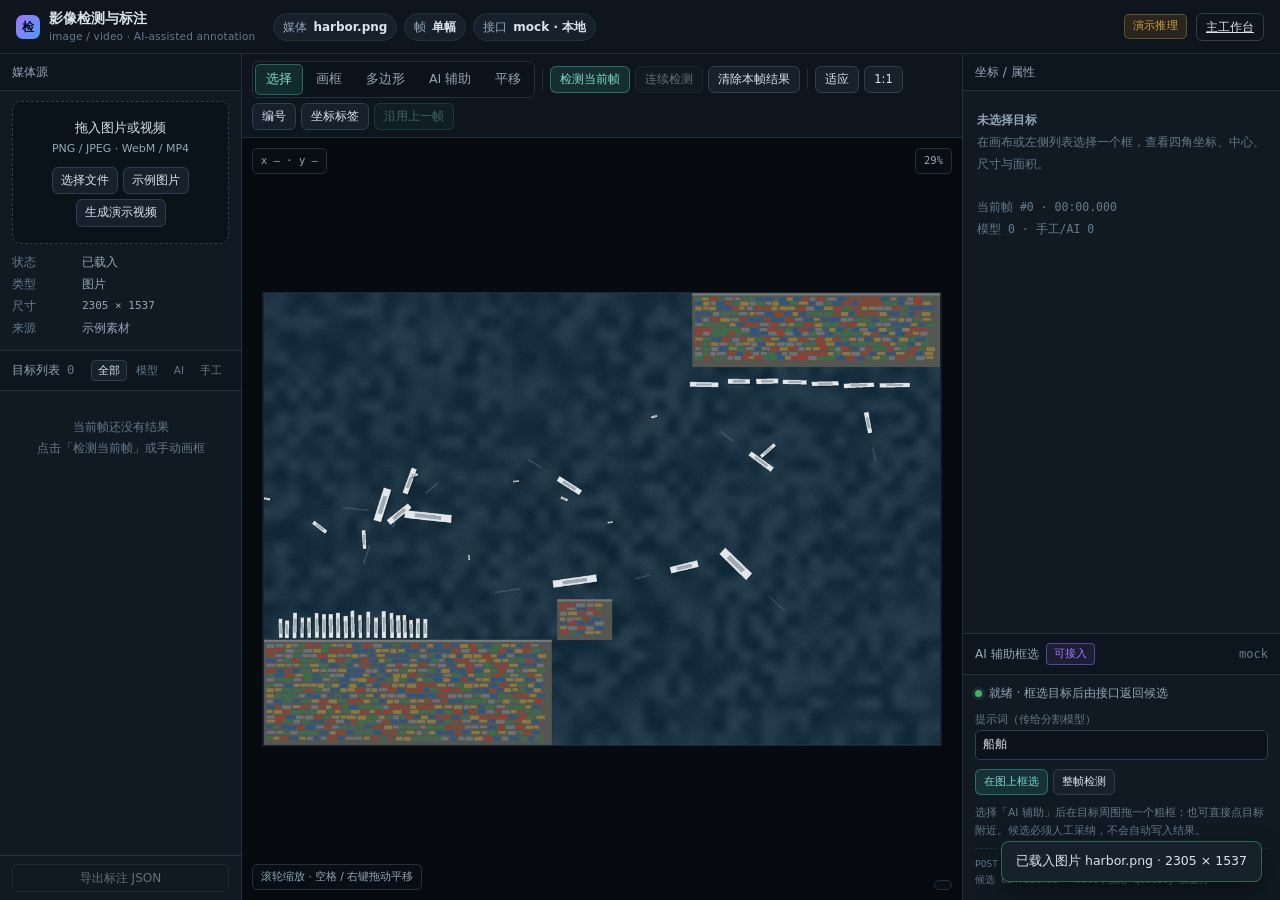
==== frontend/detect.html @ cdb5a0be "feat(frontend): add image/video detection workbench with AI-assisted annotation" ====
<!DOCTYPE html>
<html lang="zh-CN">
<head>
<meta charset="utf-8">
<meta name="viewport" content="width=device-width, initial-scale=1">
<title>影像检测与标注工作台 · 图片 / 视频 / AI 辅助</title>
<link rel="icon" href="data:image/svg+xml,%3Csvg xmlns='http://www.w3.org/2000/svg' viewBox='0 0 32 32'%3E%3Crect width='32' height='32' rx='7' fill='%23a274ff'/%3E%3Cpath d='M7 21h18l-3 5H10z' fill='%230a0f14'/%3E%3Crect x='14' y='7' width='4' height='11' fill='%230a0f14'/%3E%3C/svg%3E">
<link rel="stylesheet" href="styles.css?v=2">
<link rel="stylesheet" href="detect.css?v=2">
</head>
<body>

<div class="dt-app">

  <header class="dt-top">
    <a class="dt-brand" href="index.html" title="返回主工作台">
      <span class="mark">检</span>
      <span>
        影像检测与标注
        <small>image / video · AI-assisted annotation</small>
      </span>
    </a>

    <div class="dt-chips">
      <span class="chip">媒体 <b id="dt-media">未载入</b></span>
      <span class="chip">分辨率 <b id="dt-res">—</b></span>
      <span class="chip">帧 <b id="dt-frame">—</b></span>
      <span class="chip" title="mock：浏览器内启发式；http：真实推理服务">接口 <b id="dt-api">mock</b></span>
    </div>

    <div class="dt-top-right">
      <span class="badge ai" id="dt-mode-badge">接口已预留</span>
      <a class="btn sm ghost" href="index.html">主工作台</a>
    </div>
  </header>

  <div class="dt-shell">

    <!-- ================= 左：媒体与目标 ================= -->
    <aside class="dt-side left">
      <section class="dt-sec">
        <div class="dt-sec-h">媒体源</div>
        <div class="dt-drop" id="dt-drop">
          <div class="big">拖入图片或视频</div>
          <div class="muted">PNG / JPEG · WebM / MP4</div>
          <div class="dt-drop-actions">
            <button class="btn sm" id="dt-pick" type="button">选择文件</button>
            <button class="btn sm" id="dt-demo-img" type="button">示例图片</button>
            <button class="btn sm" id="dt-demo-video" type="button">生成演示视频</button>
          </div>
          <input type="file" id="dt-file" accept="image/png,image/jpeg,image/webp,video/mp4,video/webm,video/quicktime" hidden>
        </div>
        <dl class="dt-meta" id="dt-meta">
          <dt>状态</dt><dd class="dim">等待载入</dd>
        </dl>
      </section>

      <section class="dt-sec grow">
        <div class="dt-sec-h">
          <span>目标列表</span>
          <span class="mono dim" id="dt-count">0</span>
          <div class="spacer"></div>
          <div class="dt-tabs" id="dt-tabs">
            <button class="on" data-f="all">全部</button>
            <button data-f="model">模型</button>
            <button data-f="ai">AI</button>
            <button data-f="manual">手工</button>
          </div>
        </div>
        <div class="dt-list" id="dt-list"></div>
        <div class="dt-list-foot">
          <button class="btn sm ghost" id="dt-export" disabled>导出标注 JSON</button>
        </div>
      </section>
    </aside>

    <!-- ================= 中：画布 ================= -->
    <main class="dt-main">
      <div class="dt-bar">
        <div class="tool-group" id="dt-tools">
          <button class="tool on" data-tool="select" title="选择 / 移动 / 编辑顶点">选择</button>
          <button class="tool" data-tool="box" title="拖动创建旋转框">画框</button>
          <button class="tool" data-tool="polygon" title="逐点单击，双击或 Enter 闭合">多边形</button>
          <button class="tool" data-tool="ai" title="在目标周围拖一个粗框，交给 AI 细化">AI 辅助</button>
          <button class="tool" data-tool="pan" title="拖动画布">平移</button>
        </div>
        <div class="sep"></div>
        <button class="btn sm primary" id="dt-detect" disabled>检测当前帧</button>
        <button class="btn sm" id="dt-auto" disabled title="播放时按固定间隔抽帧检测">连续检测</button>
        <button class="btn sm" id="dt-clear" disabled>清除本帧结果</button>
        <div class="sep"></div>
        <button class="btn sm" id="dt-fit" disabled>适应</button>
        <button class="btn sm" id="dt-one" disabled>1:1</button>
        <div class="spacer"></div>
        <button class="btn sm" id="dt-labels" disabled title="在框上显示编号与置信度">编号</button>
        <button class="btn sm" id="dt-coords" disabled title="在框上显示包围盒坐标">坐标标签</button>
        <button class="btn sm on" id="dt-hold" disabled title="视频没有当前帧结果时，沿用最近一次结果">沿用上一帧</button>
      </div>

      <div class="dt-stage" id="dt-stage">
        <canvas id="dt-canvas"></canvas>
        <video id="dt-video" muted playsinline preload="auto"></video>

        <div class="dt-hud tl"><span id="dt-cursor" class="mono">x — · y —</span></div>
        <div class="dt-hud tr"><span id="dt-zoom" class="mono">—</span></div>
        <div class="dt-hud bl" id="dt-hint">滚轮缩放 · 空格 / 右键拖动平移</div>
        <div class="dt-hud br"><span id="dt-drawinfo" class="mono"></span></div>

        <div class="dt-busy hidden" id="dt-busy"><span class="spinner"></span><span id="dt-busy-text">检测中…</span></div>

        <div class="dt-empty" id="dt-empty">
          <div class="dt-empty-ico">▦</div>
          <div>拖入图片或视频，或从左侧选择示例</div>
          <div class="dim">图片逐幅检测；视频按帧检测，结果绑定时间戳</div>
        </div>
      </div>

      <div class="dt-vbar hidden" id="dt-vbar">
        <button class="btn sm" id="dt-play" title="播放 / 暂停">播放</button>
        <button class="btn sm" id="dt-prev" title="上一帧">◀|</button>
        <button class="btn sm" id="dt-next" title="下一帧">|▶</button>
        <span class="mono dt-time" id="dt-time">00:00.000 / 00:00.000</span>
        <div class="dt-timeline">
          <input type="range" id="dt-seek" min="0" max="1000" value="0" step="1" aria-label="视频进度">
          <div class="dt-markers" id="dt-markers"></div>
        </div>
        <select id="dt-speed" title="播放速度">
          <option value="0.25">0.25×</option>
          <option value="0.5">0.5×</option>
          <option value="1" selected>1×</option>
          <option value="2">2×</option>
        </select>
        <label class="dt-fps" title="用于帧号与逐帧步进；浏览器无法读取真实帧率">FPS
          <input type="number" id="dt-fps" min="1" max="120" step="1" value="30">
        </label>
        <span class="tag" id="dt-auto-state">连续检测关闭</span>
      </div>
    </main>

    <!-- ================= 右：坐标与 AI ================= -->
    <aside class="dt-side right">
      <section class="dt-sec grow">
        <div class="dt-sec-h">
          <span>坐标 / 属性</span>
          <div class="spacer"></div>
          <span class="tag hidden" id="dt-sel-tag">已选</span>
        </div>
        <div class="dt-detail" id="dt-detail"></div>
      </section>

      <section class="dt-sec dt-ai-sec">
        <div class="dt-sec-h">
          <span>AI 辅助框选</span>
          <span class="tag ai">可接入</span>
          <div class="spacer"></div>
          <span class="mono dim" id="dt-ai-mode">mock</span>
        </div>
        <div class="dt-ai" id="dt-ai"></div>
      </section>
    </aside>

  </div>
</div>

<div class="toast-host" id="dt-toasts"></div>

<script src="detect-config.js?v=1"></script>
<script src="api/geom.js"></script>
<script src="api/detect-mock.js?v=1"></script>
<script src="api/detect-api.js?v=1"></script>
<script src="detect.js?v=1"></script>
</body>
</html>
---- frontend/styles.css ----
:root {
  --bg: #0a0f14;
  --bg-2: #0e151c;
  --panel: #111a23;
  --panel-2: #16212c;
  --line: #223040;
  --line-2: #2d3f52;
  --tx: #d9e4ee;
  --tx-2: #93a6b8;
  --tx-3: #64798c;
  --accent: #38b2a3;
  --accent-2: #4a9eff;
  --warn: #e0a13a;
  --danger: #e2564a;
  --ok: #45b06a;
  --ai: #a274ff;
  --pending: #e0a13a;
  --confirmed: #45b06a;
  --modified: #4a9eff;
  --deleted: #e2564a;
  --radius: 8px;
  --mono: "Cascadia Mono", "JetBrains Mono", Consolas, monospace;
}

* { box-sizing: border-box; }

html, body {
  margin: 0;
  height: 100%;
  background: var(--bg);
  color: var(--tx);
  font: 14px/1.5 "Segoe UI", "Microsoft YaHei", system-ui, sans-serif;
  overflow: hidden;
}

button, input, select, textarea { font: inherit; color: inherit; }
button { cursor: pointer; }
.hidden { display: none !important; }
.mono { font-family: var(--mono); }
.muted { color: var(--tx-2); }
.dim { color: var(--tx-3); }
.nowrap { white-space: nowrap; }

/* ---------- login ---------- */
.login-gate {
  position: fixed;
  inset: 0;
  display: grid;
  place-items: center;
  background:
    radial-gradient(1200px 600px at 20% 0%, #12222c 0%, transparent 60%),
    radial-gradient(900px 500px at 90% 100%, #14202b 0%, transparent 55%),
    var(--bg);
  z-index: 50;
}
.login-card {
  width: 430px;
  padding: 30px 32px 26px;
  background: var(--panel);
  border: 1px solid var(--line);
  border-radius: 14px;
  box-shadow: 0 24px 60px rgba(0, 0, 0, .55);
}
.login-card h1 { margin: 0 0 4px; font-size: 19px; letter-spacing: .2px; }
.login-card .sub { margin: 0 0 22px; color: var(--tx-2); font-size: 12.5px; }
.field { margin-bottom: 14px; }
.field label { display: block; margin-bottom: 6px; font-size: 12px; color: var(--tx-2); }
.field input, .field select {
  width: 100%;
  padding: 9px 11px;
  background: var(--bg-2);
  border: 1px solid var(--line-2);
  border-radius: 7px;
  outline: none;
}
.field input:focus, .field select:focus { border-color: var(--accent); }
.login-note {
  margin-top: 16px;
  padding: 10px 12px;
  background: #0d1720;
  border-left: 2px solid var(--line-2);
  border-radius: 4px;
  font-size: 12px;
  color: var(--tx-2);
}

/* ---------- shell ---------- */
.app { height: 100%; display: flex; flex-direction: column; }

.topbar {
  height: 52px;
  flex: 0 0 52px;
  display: flex;
  align-items: center;
  gap: 16px;
  padding: 0 16px;
  background: var(--bg-2);
  border-bottom: 1px solid var(--line);
}
.brand { display: flex; align-items: center; gap: 9px; font-weight: 600; letter-spacing: .2px; }
.brand .mark {
  width: 22px; height: 22px; border-radius: 6px;
  background: linear-gradient(135deg, var(--accent), var(--accent-2));
  display: grid; place-items: center; font-size: 12px; color: #06121a; font-weight: 800;
}
.brand small { display: block; font-weight: 400; font-size: 11px; color: var(--tx-3); letter-spacing: 0; }
.ctx { display: flex; align-items: center; gap: 8px; margin-left: 8px; }
.chip {
  display: inline-flex; align-items: center; gap: 6px;
  padding: 4px 9px; border-radius: 999px;
  background: var(--panel-2); border: 1px solid var(--line);
  font-size: 12px; color: var(--tx-2);
}
.chip b { color: var(--tx); font-weight: 600; }
.top-right { margin-left: auto; display: flex; align-items: center; gap: 10px; }
.badge {
  padding: 3px 8px; border-radius: 5px; font-size: 11px; letter-spacing: .3px;
  border: 1px solid transparent;
}
.badge.demo { background: rgba(224, 161, 58, .12); color: var(--warn); border-color: rgba(224, 161, 58, .35); }
.badge.live { background: rgba(69, 176, 106, .12); color: var(--ok); border-color: rgba(69, 176, 106, .35); }
.badge.ai { background: rgba(162, 116, 255, .12); color: var(--ai); border-color: rgba(162, 116, 255, .35); }

.shell { flex: 1; display: flex; min-height: 0; }

.rail {
  width: 84px; flex: 0 0 84px;
  background: var(--bg-2);
  border-right: 1px solid var(--line);
  padding: 10px 8px;
  display: flex; flex-direction: column; gap: 4px;
  overflow-y: auto;
}
.rail button {
  display: flex; flex-direction: column; align-items: center; gap: 3px;
  padding: 9px 2px;
  background: transparent; border: 1px solid transparent; border-radius: 7px;
  color: var(--tx-2); font-size: 11.5px;
}
.rail button .ic { font-size: 15px; line-height: 1; }
.rail button:hover { background: var(--panel); color: var(--tx); }
.rail button.on { background: rgba(56, 178, 163, .12); border-color: rgba(56, 178, 163, .4); color: var(--accent); }
.rail a.rail-link {
  display: flex; flex-direction: column; align-items: center; gap: 3px;
  padding: 9px 2px;
  border: 1px solid transparent; border-radius: 7px;
  color: var(--tx-2); font-size: 11.5px; text-decoration: none;
}
.rail a.rail-link:hover { background: var(--panel); color: var(--tx); }
.rail a.rail-link .ic { font-size: 15px; line-height: 1; }
.rail .dot { width: 5px; height: 5px; border-radius: 50%; background: var(--warn); }

main { flex: 1; min-width: 0; position: relative; overflow: hidden; }
.view { position: absolute; inset: 0; display: none; overflow: auto; }
.view.on { display: flex; flex-direction: column; }

.pad { padding: 18px 20px 26px; }
.view-head { display: flex; align-items: baseline; gap: 12px; margin-bottom: 4px; }
.view-head h2 { margin: 0; font-size: 16px; font-weight: 600; }
.view-head p { margin: 0; font-size: 12.5px; color: var(--tx-2); }

.card {
  background: var(--panel);
  border: 1px solid var(--line);
  border-radius: var(--radius);
  padding: 16px 18px;
}
.card h3 { margin: 0 0 10px; font-size: 13.5px; font-weight: 600; }
.card h3 .tag { margin-left: 8px; }
.grid-2 { display: grid; grid-template-columns: 1fr 1fr; gap: 14px; }
.grid-3 { display: grid; grid-template-columns: repeat(3, 1fr); gap: 14px; }
.row { display: flex; align-items: center; gap: 10px; flex-wrap: wrap; }
.spacer { flex: 1; }

.btn {
  padding: 7px 13px; border-radius: 7px;
  background: var(--panel-2); border: 1px solid var(--line-2); color: var(--tx);
  transition: background .12s, border-color .12s;
}
.btn:hover:not(:disabled) { background: #1c2937; border-color: #3a5065; }
.btn:disabled { opacity: .42; cursor: not-allowed; }
.btn.primary { background: rgba(56, 178, 163, .16); border-color: rgba(56, 178, 163, .5); color: #7fd8cd; }
.btn.primary:hover:not(:disabled) { background: rgba(56, 178, 163, .26); }
.btn.ghost { background: transparent; }
.btn.danger { background: rgba(226, 86, 74, .12); border-color: rgba(226, 86, 74, .4); color: #f08b82; }
.btn.sm { padding: 4px 9px; font-size: 12px; border-radius: 6px; }

.tag {
  display: inline-block; padding: 2px 7px; border-radius: 4px;
  font-size: 11px; border: 1px solid var(--line-2); color: var(--tx-2);
}
.tag.pending { color: var(--pending); border-color: rgba(224, 161, 58, .45); background: rgba(224, 161, 58, .1); }
.tag.confirmed { color: var(--confirmed); border-color: rgba(69, 176, 106, .45); background: rgba(69, 176, 106, .1); }
.tag.modified { color: var(--modified); border-color: rgba(74, 158, 255, .45); background: rgba(74, 158, 255, .1); }
.tag.deleted { color: var(--deleted); border-color: rgba(226, 86, 74, .45); background: rgba(226, 86, 74, .1); }
.tag.ai { color: var(--ai); border-color: rgba(162, 116, 255, .45); background: rgba(162, 116, 255, .1); }
.tag.model { color: var(--tx-2); }

/* ---------- project ---------- */
.kv { display: grid; grid-template-columns: 132px 1fr; gap: 7px 14px; font-size: 13px; }
.kv dt { color: var(--tx-2); }
.kv dd { margin: 0; }
.member { display: flex; align-items: center; gap: 10px; padding: 8px 0; border-bottom: 1px dashed var(--line); }
.member:last-child { border-bottom: 0; }
.avatar {
  width: 28px; height: 28px; border-radius: 50%;
  background: var(--panel-2); border: 1px solid var(--line-2);
  display: grid; place-items: center; font-size: 12px; color: var(--tx-2);
}
.check { display: flex; gap: 9px; padding: 6px 0; font-size: 13px; }
.check .box { color: var(--tx-3); }
.check.done .box { color: var(--ok); }

/* ---------- upload ---------- */
.dropzone {
  border: 1.5px dashed var(--line-2);
  border-radius: 10px;
  padding: 34px 20px;
  text-align: center;
  background: #0c141b;
  transition: border-color .15s, background .15s;
}
.dropzone.hot { border-color: var(--accent); background: rgba(56, 178, 163, .06); }
.dropzone .big { font-size: 15px; margin-bottom: 6px; }
.steps { display: flex; flex-direction: column; gap: 0; margin-top: 18px; }
.step { display: flex; gap: 12px; padding: 9px 0; position: relative; }
.step .bullet {
  width: 20px; height: 20px; flex: 0 0 20px; border-radius: 50%;
  border: 1px solid var(--line-2); background: var(--bg-2);
  display: grid; place-items: center; font-size: 11px; color: var(--tx-3);
  z-index: 1;
}
.step:not(:last-child)::before {
  content: ""; position: absolute; left: 9.5px; top: 29px; bottom: -2px;
  width: 1px; background: var(--line);
}
.step.done .bullet { border-color: var(--ok); color: var(--ok); background: rgba(69, 176, 106, .12); }
.step.active .bullet { border-color: var(--accent); color: var(--accent); background: rgba(56, 178, 163, .12); }
.step .txt { font-size: 13px; }
.step .txt small { display: block; color: var(--tx-3); font-size: 11.5px; }
.bar { height: 6px; border-radius: 999px; background: #0b1219; border: 1px solid var(--line); overflow: hidden; }
.bar > i { display: block; height: 100%; width: 0; background: linear-gradient(90deg, var(--accent), var(--accent-2)); transition: width .18s linear; }

/* ---------- task ---------- */
.tiles-grid { display: grid; grid-template-columns: repeat(4, 1fr); gap: 6px; }
.tile-cell {
  height: 34px; border-radius: 5px; border: 1px solid var(--line);
  background: #0c141b; display: grid; place-items: center;
  font-size: 11px; color: var(--tx-3); font-family: var(--mono);
}
.tile-cell.done { background: rgba(56, 178, 163, .14); border-color: rgba(56, 178, 163, .45); color: #7fd8cd; }
.tile-cell.now { background: rgba(74, 158, 255, .16); border-color: rgba(74, 158, 255, .5); color: #9cc7ff; }
.stat-line { display: flex; gap: 26px; flex-wrap: wrap; margin: 4px 0 14px; }
.stat-line .s b { display: block; font-size: 20px; font-weight: 600; letter-spacing: .3px; }
.stat-line .s span { font-size: 11.5px; color: var(--tx-3); }
.progress-line { height: 5px; border-radius: 999px; background: #0b1219; overflow: hidden; border: 1px solid var(--line); }
.progress-line > i { display: block; height: 100%; background: linear-gradient(90deg, var(--accent), var(--accent-2)); width: 0; transition: width .2s; }

/* ---------- workbench ---------- */
.wb { flex: 1; display: flex; flex-direction: column; min-height: 0; }
.wb-bar {
  display: flex; align-items: center; gap: 6px; flex-wrap: wrap;
  padding: 8px 12px; background: var(--bg-2); border-bottom: 1px solid var(--line);
}
.tool-group { display: flex; gap: 2px; padding: 2px; background: #0b1219; border: 1px solid var(--line); border-radius: 7px; }
.tool {
  padding: 5px 10px; border-radius: 5px; border: 1px solid transparent;
  background: transparent; color: var(--tx-2); font-size: 12.5px;
}
.tool:hover { color: var(--tx); background: var(--panel); }
.tool.on { background: rgba(56, 178, 163, .16); border-color: rgba(56, 178, 163, .45); color: #7fd8cd; }
.sep { width: 1px; height: 20px; background: var(--line); margin: 0 4px; }

.wb-body { flex: 1; display: flex; min-height: 0; }
.wb-side {
  width: 268px; flex: 0 0 268px; background: var(--panel); border-right: 1px solid var(--line);
  display: flex; flex-direction: column; min-height: 0;
}
.wb-side.right { border-right: 0; border-left: 1px solid var(--line); width: 288px; flex-basis: 288px; }
.side-head { padding: 10px 12px; border-bottom: 1px solid var(--line); }
.filters { display: flex; gap: 4px; flex-wrap: wrap; }
.filters button {
  padding: 3px 8px; font-size: 11.5px; border-radius: 999px;
  background: transparent; border: 1px solid var(--line); color: var(--tx-2);
}
.filters button.on { background: var(--panel-2); border-color: var(--line-2); color: var(--tx); }
.det-list { flex: 1; overflow-y: auto; }
.det-item {
  display: flex; align-items: center; gap: 8px;
  padding: 7px 12px; border-bottom: 1px solid rgba(34, 48, 64, .55);
  cursor: pointer; font-size: 12.5px;
}
.det-item:hover { background: #16212c; }
.det-item.sel { background: rgba(56, 178, 163, .12); box-shadow: inset 2px 0 0 var(--accent); }
.det-item .id { width: 30px; color: var(--tx-3); font-family: var(--mono); font-size: 11.5px; }
.det-item .cf { margin-left: auto; font-family: var(--mono); font-size: 11.5px; color: var(--tx-2); }
.det-item .sw { width: 8px; height: 8px; border-radius: 2px; flex: 0 0 8px; }

.canvas-wrap { flex: 1; position: relative; min-width: 0; background: #070b10; overflow: hidden; }
.canvas-wrap canvas { display: block; width: 100%; height: 100%; cursor: crosshair; }
.canvas-wrap.panning canvas { cursor: grabbing; }
.overlay-hint {
  position: absolute; left: 12px; bottom: 12px;
  padding: 5px 10px; border-radius: 6px;
  background: rgba(9, 15, 21, .86); border: 1px solid var(--line);
  font-size: 11.5px; color: var(--tx-2); pointer-events: none;
}
.zoom-hud {
  position: absolute; right: 12px; bottom: 12px;
  display: flex; gap: 6px; align-items: center;
  padding: 4px 8px; border-radius: 6px;
  background: rgba(9, 15, 21, .86); border: 1px solid var(--line);
  font-family: var(--mono); font-size: 11.5px; color: var(--tx-2);
}
.banner {
  display: flex; align-items: center; gap: 10px;
  padding: 8px 12px; font-size: 12.5px;
  background: rgba(74, 158, 255, .1); border-bottom: 1px solid rgba(74, 158, 255, .3);
  color: #9cc7ff;
}
.banner.warn { background: rgba(224, 161, 58, .1); border-color: rgba(224, 161, 58, .3); color: #f0c274; }

.detail { padding: 12px; font-size: 12.5px; overflow-y: auto; }
.detail dl { display: grid; grid-template-columns: 74px 1fr; gap: 6px 10px; margin: 0 0 12px; }
.detail dt { color: var(--tx-3); }
.detail dd { margin: 0; font-family: var(--mono); font-size: 11.5px; }
.detail textarea {
  width: 100%; min-height: 62px; resize: vertical;
  background: var(--bg-2); border: 1px solid var(--line-2); border-radius: 6px;
  padding: 7px 8px; font-size: 12.5px; outline: none;
}
.detail textarea:focus { border-color: var(--accent); }
.empty { padding: 28px 14px; text-align: center; color: var(--tx-3); font-size: 12.5px; }

/* ---------- review queue ---------- */
.q-item {
  display: flex; gap: 12px; align-items: flex-start;
  padding: 12px 14px; border: 1px solid var(--line); border-radius: 8px;
  background: var(--panel); margin-bottom: 8px; cursor: pointer;
}
.q-item:hover { border-color: var(--line-2); background: var(--panel-2); }
.q-item .rank { font-family: var(--mono); font-size: 12px; color: var(--tx-3); width: 22px; }
.q-item .why { display: flex; gap: 6px; flex-wrap: wrap; margin-top: 6px; }

/* ---------- tables ---------- */
table.tbl { width: 100%; border-collapse: collapse; font-size: 12.5px; }
table.tbl th, table.tbl td { padding: 7px 9px; text-align: left; border-bottom: 1px solid var(--line); }
table.tbl th { color: var(--tx-3); font-weight: 500; font-size: 11.5px; text-transform: uppercase; letter-spacing: .4px; }
table.tbl td.num, table.tbl th.num { text-align: right; font-family: var(--mono); }
table.tbl tr:hover td { background: rgba(22, 33, 44, .6); }

/* ---------- history ---------- */
.ver {
  display: flex; align-items: center; gap: 12px;
  padding: 11px 14px; border: 1px solid var(--line); border-radius: 8px;
  background: var(--panel); margin-bottom: 8px;
}
.ver.on { border-color: rgba(56, 178, 163, .5); background: rgba(56, 178, 163, .07); }
.ver .vid { font-family: var(--mono); font-size: 12px; color: var(--tx-2); width: 42px; }
.ver .meta { font-size: 11.5px; color: var(--tx-3); }

/* ---------- misc ---------- */
.hr { height: 1px; background: var(--line); margin: 14px 0; }
.note {
  padding: 10px 12px; border-radius: 6px; font-size: 12px;
  background: #0c141b; border-left: 2px solid var(--line-2); color: var(--tx-2);
}
.note.warn { border-left-color: var(--warn); }
.kbd {
  font-family: var(--mono); font-size: 11px; padding: 1px 5px;
  border: 1px solid var(--line-2); border-bottom-width: 2px; border-radius: 4px;
  background: var(--bg-2); color: var(--tx-2);
}
.scroll { overflow-y: auto; }
.toast-host { position: fixed; right: 18px; bottom: 18px; display: flex; flex-direction: column; gap: 8px; z-index: 90; }
.toast {
  padding: 10px 14px; border-radius: 8px; font-size: 12.5px;
  background: #16212c; border: 1px solid var(--line-2);
  box-shadow: 0 10px 26px rgba(0, 0, 0, .45);
  animation: pop .18s ease-out;
}
.toast.ok { border-color: rgba(69, 176, 106, .5); }
.toast.err { border-color: rgba(226, 86, 74, .5); }
@keyframes pop { from { opacity: 0; transform: translateY(6px); } to { opacity: 1; transform: none; } }

@media (max-width: 1180px) {
  .wb-side { width: 216px; flex-basis: 216px; }
  .wb-side.right { width: 232px; flex-basis: 232px; }
  .grid-3 { grid-template-columns: 1fr 1fr; }
}
---- frontend/detect.css ----
/* 检测与标注工作台 —— 复用 styles.css 的暗色令牌，仅补充本页布局 */

html, body { height: 100%; }

.dt-app {
  height: 100%;
  display: flex;
  flex-direction: column;
  background:
    radial-gradient(900px 420px at 78% -10%, rgba(74, 158, 255, .07), transparent 60%),
    var(--bg);
}

/* ---------- top ---------- */
.dt-top {
  height: 54px;
  flex: 0 0 54px;
  display: flex;
  align-items: center;
  gap: 18px;
  padding: 0 16px;
  background: var(--bg-2);
  border-bottom: 1px solid var(--line);
}
.dt-brand {
  display: flex; align-items: center; gap: 9px;
  color: var(--tx); text-decoration: none; font-weight: 600;
  white-space: nowrap;
}
.dt-brand .mark {
  width: 24px; height: 24px; border-radius: 7px;
  display: grid; place-items: center;
  background: linear-gradient(135deg, var(--ai), var(--accent-2));
  color: #08101a; font-weight: 800; font-size: 12px;
}
.dt-brand small {
  display: block; font-weight: 400; font-size: 10.5px;
  color: var(--tx-3); letter-spacing: .2px;
}
.dt-chips { display: flex; align-items: center; gap: 7px; min-width: 0; overflow: hidden; }
.dt-chips .chip { white-space: nowrap; }
.dt-chips .chip b { max-width: 190px; overflow: hidden; text-overflow: ellipsis; }
.dt-top-right { margin-left: auto; display: flex; align-items: center; gap: 9px; }

/* ---------- shell ---------- */
.dt-shell { flex: 1; display: flex; min-height: 0; }

.dt-side {
  background: var(--panel);
  display: flex; flex-direction: column; min-height: 0;
}
.dt-side.left { width: 272px; flex: 0 0 272px; border-right: 1px solid var(--line); }
.dt-side.right { width: 348px; flex: 0 0 348px; border-left: 1px solid var(--line); }

.dt-sec { display: flex; flex-direction: column; min-height: 0; border-bottom: 1px solid var(--line); }
.dt-sec:last-child { border-bottom: 0; }
.dt-sec.grow { flex: 1; }
.dt-sec-h {
  display: flex; align-items: center; gap: 7px;
  padding: 9px 12px;
  font-size: 12px; color: var(--tx-2);
  background: #0d161e;
  border-bottom: 1px solid var(--line);
  min-height: 36px;
}

/* ---------- media ---------- */
.dt-drop {
  margin: 10px 12px 0;
  padding: 16px 12px;
  border: 1.5px dashed var(--line-2);
  border-radius: 9px;
  background: #0b131a;
  text-align: center;
  transition: border-color .15s, background .15s;
}
.dt-drop.hot { border-color: var(--accent); background: rgba(56, 178, 163, .07); }
.dt-drop .big { font-size: 13px; margin-bottom: 3px; }
.dt-drop .muted { font-size: 11px; }
.dt-drop-actions { display: flex; flex-wrap: wrap; justify-content: center; gap: 5px; margin-top: 10px; }
.dt-drop-actions .btn { font-size: 11.5px; padding: 4px 8px; }

.dt-meta {
  display: grid; grid-template-columns: 62px 1fr;
  gap: 5px 8px;
  margin: 0; padding: 10px 12px 12px;
  font-size: 11.5px;
}
.dt-meta dt { color: var(--tx-3); }
.dt-meta dd { margin: 0; color: var(--tx-2); overflow: hidden; text-overflow: ellipsis; white-space: nowrap; }
.dt-meta dd.mono { font-size: 11px; }

/* ---------- list ---------- */
.dt-tabs { display: flex; gap: 2px; }
.dt-tabs button {
  padding: 2px 6px; font-size: 10.5px; border-radius: 4px;
  background: transparent; border: 1px solid transparent; color: var(--tx-3);
}
.dt-tabs button:hover { color: var(--tx); }
.dt-tabs button.on { color: var(--tx); background: var(--panel-2); border-color: var(--line-2); }

.dt-list { flex: 1; overflow-y: auto; min-height: 0; }
.dt-list-empty { padding: 26px 14px; text-align: center; color: var(--tx-3); font-size: 11.5px; line-height: 1.8; }
.dt-item {
  display: flex; align-items: center; gap: 7px;
  padding: 6px 11px;
  border-bottom: 1px solid rgba(34, 48, 64, .55);
  cursor: pointer; font-size: 12px;
}
.dt-item:hover { background: #16212c; }
.dt-item.sel { background: rgba(56, 178, 163, .11); box-shadow: inset 2px 0 0 var(--accent); }
.dt-item .sw { width: 7px; height: 7px; border-radius: 2px; flex: 0 0 7px; }
.dt-item .id { width: 38px; font-family: var(--mono); font-size: 10.5px; color: var(--tx-3); }
.dt-item .lb {
  color: var(--tx-2); min-width: 0; flex: 1 1 auto;
  overflow: hidden; text-overflow: ellipsis; white-space: nowrap;
}
.dt-item .src { font-size: 10px; color: var(--tx-3); flex: 0 0 auto; }
.dt-item .cf { margin-left: auto; font-family: var(--mono); font-size: 10.5px; color: var(--tx-2); flex: 0 0 auto; }
.dt-item.held { opacity: .72; }
.dt-item.held .cf { color: var(--warn); }

.dt-list-foot { padding: 8px 12px; border-top: 1px solid var(--line); }
.dt-list-foot .btn { width: 100%; }

/* ---------- toolbar ---------- */
.dt-main { flex: 1; min-width: 0; display: flex; flex-direction: column; min-height: 0; }
.dt-bar {
  display: flex; align-items: center; gap: 5px; flex-wrap: wrap;
  padding: 7px 10px;
  background: var(--bg-2); border-bottom: 1px solid var(--line);
}
.dt-bar .sep { margin: 0 2px; }
.dt-bar .btn { font-size: 11.5px; }
.btn.on {
  background: rgba(56, 178, 163, .15);
  border-color: rgba(56, 178, 163, .48);
  color: #7fd8cd;
}

/* ---------- stage ---------- */
.dt-stage {
  position: relative; flex: 1; min-height: 0;
  background: #070b10;
  overflow: hidden;
}
.dt-stage.dragover::after {
  content: "松开以载入媒体";
  position: absolute; inset: 12px;
  display: grid; place-items: center;
  border: 2px dashed var(--accent);
  border-radius: 10px;
  background: rgba(56, 178, 163, .08);
  color: #7fd8cd; font-size: 14px;
  z-index: 8; pointer-events: none;
}
#dt-canvas {
  position: absolute; inset: 0;
  width: 100%; height: 100%;
  display: block;
  cursor: crosshair;
  touch-action: none;
}
#dt-canvas.grab { cursor: grab; }
#dt-canvas.grabbing { cursor: grabbing; }
#dt-canvas.selecting { cursor: default; }
#dt-canvas.poly { cursor: copy; }
#dt-video {
  position: absolute; left: -4px; top: -4px;
  width: 2px; height: 2px; opacity: 0; pointer-events: none;
}

.dt-hud {
  position: absolute; z-index: 3;
  padding: 4px 8px; border-radius: 5px;
  background: rgba(9, 15, 21, .84);
  border: 1px solid var(--line);
  font-size: 10.5px; color: var(--tx-2);
  pointer-events: none;
}
.dt-hud.tl { left: 10px; top: 10px; }
.dt-hud.tr { right: 10px; top: 10px; }
.dt-hud.bl { left: 10px; bottom: 10px; }
.dt-hud.br { right: 10px; bottom: 10px; }

.dt-busy {
  position: absolute; left: 50%; top: 50%; transform: translate(-50%, -50%);
  z-index: 6;
  display: flex; align-items: center; gap: 9px;
  padding: 10px 16px; border-radius: 8px;
  background: rgba(11, 18, 25, .94);
  border: 1px solid var(--line-2);
  box-shadow: 0 12px 30px rgba(0, 0, 0, .5);
  font-size: 12.5px; color: var(--tx);
}
.spinner {
  width: 13px; height: 13px; border-radius: 50%;
  border: 2px solid rgba(162, 116, 255, .28);
  border-top-color: var(--ai);
  animation: dt-spin .7s linear infinite;
}
@keyframes dt-spin { to { transform: rotate(360deg); } }

.dt-empty {
  position: absolute; inset: 0; z-index: 2;
  display: flex; flex-direction: column; align-items: center; justify-content: center; gap: 6px;
  color: var(--tx-2); font-size: 13px;
  pointer-events: none;
}
.dt-empty-ico { font-size: 34px; color: var(--line-2); margin-bottom: 4px; }
.dt-empty .dim { font-size: 11.5px; }

/* ---------- video bar ---------- */
.dt-vbar {
  display: flex; align-items: center; gap: 7px; flex-wrap: wrap;
  padding: 7px 10px;
  background: var(--bg-2); border-top: 1px solid var(--line);
  flex: 0 0 auto;
}
.dt-vbar .btn { padding: 4px 8px; font-size: 11.5px; }
.dt-time { font-size: 10.5px; color: var(--tx-2); white-space: nowrap; }
.dt-timeline { position: relative; flex: 1; min-width: 80px; height: 22px; display: flex; align-items: center; }
#dt-seek {
  -webkit-appearance: none; appearance: none;
  width: 100%; height: 4px; border-radius: 2px;
  background: #223040; outline: none; margin: 0;
}
#dt-seek::-webkit-slider-thumb {
  -webkit-appearance: none; appearance: none;
  width: 11px; height: 11px; border-radius: 50%;
  background: var(--accent); border: 2px solid #0a0f14;
  cursor: pointer;
}
#dt-seek::-moz-range-thumb {
  width: 11px; height: 11px; border-radius: 50%;
  background: var(--accent); border: 2px solid #0a0f14; cursor: pointer;
}
.dt-markers { position: absolute; left: 5px; right: 5px; top: 0; bottom: 0; pointer-events: none; }
.dt-marker {
  position: absolute; top: 50%; transform: translate(-50%, -50%);
  width: 3px; height: 10px; border-radius: 1px;
  background: var(--accent-2); opacity: .8;
  pointer-events: auto; cursor: pointer;
}
.dt-marker.manual { height: 6px; background: var(--accent); }
.dt-marker:hover { opacity: 1; box-shadow: 0 0 0 2px rgba(74, 158, 255, .25); }

.dt-vbar select {
  background: var(--panel-2); border: 1px solid var(--line-2);
  border-radius: 5px; padding: 3px 4px; font-size: 11px;
}
.dt-fps { display: flex; align-items: center; gap: 4px; font-size: 10.5px; color: var(--tx-3); }
.dt-fps input {
  width: 44px; padding: 3px 4px;
  background: var(--panel-2); border: 1px solid var(--line-2);
  border-radius: 5px; font-size: 11px; font-family: var(--mono);
}

/* ---------- detail / coordinates ---------- */
.dt-detail { flex: 1; min-height: 0; overflow-y: auto; padding: 11px 12px; font-size: 12px; }
.dt-detail-empty { color: var(--tx-3); font-size: 11.5px; line-height: 1.9; padding: 8px 2px 18px; }
.dt-detail-empty b { color: var(--tx-2); font-weight: 600; }

.dt-kv { display: grid; grid-template-columns: 66px 1fr; gap: 5px 8px; margin: 0 0 9px; }
.dt-kv dt { color: var(--tx-3); font-size: 11px; }
.dt-kv dd { margin: 0; color: var(--tx); font-family: var(--mono); font-size: 11px; overflow-wrap: anywhere; }

.dt-sub {
  display: flex; align-items: center; gap: 6px;
  margin: 10px 0 5px; padding-top: 8px;
  border-top: 1px solid var(--line);
  font-size: 10.5px; color: var(--tx-3);
  letter-spacing: .3px;
}
.dt-sub .spacer { flex: 1; }

.dt-grid { display: grid; grid-template-columns: 1fr 1fr; gap: 7px; }
.dt-grid label { display: flex; flex-direction: column; gap: 3px; font-size: 10.5px; color: var(--tx-3); }
.dt-grid label.wide { grid-column: 1 / -1; }
.dt-num {
  width: 100%; padding: 4px 6px;
  background: #0b1219; border: 1px solid var(--line-2);
  border-radius: 5px; outline: none;
  font-family: var(--mono); font-size: 11px; color: var(--tx);
}
.dt-num:focus { border-color: var(--accent); }
.dt-num[readonly] { color: var(--tx-3); background: #0a1016; }

.dt-tbl { width: 100%; border-collapse: collapse; font-size: 10.5px; }
.dt-tbl th, .dt-tbl td { padding: 3px 4px; border-bottom: 1px solid rgba(34, 48, 64, .6); text-align: left; }
.dt-tbl th { color: var(--tx-3); font-weight: 500; }
.dt-tbl td:first-child { width: 22px; color: var(--tx-3); font-family: var(--mono); }
.dt-tbl .dt-num { padding: 2px 4px; font-size: 10.5px; }

.dt-actions { display: flex; gap: 5px; flex-wrap: wrap; margin-top: 8px; }
.dt-actions .btn { font-size: 11px; padding: 4px 8px; }

.dt-note {
  margin-top: 10px; padding: 7px 9px;
  background: #0c141b; border-left: 2px solid var(--line-2);
  border-radius: 4px; color: var(--tx-2); font-size: 10.5px; line-height: 1.7;
}

/* ---------- AI ---------- */
.dt-ai-sec { max-height: 47%; min-height: 218px; }
.dt-ai { flex: 1; min-height: 0; overflow-y: auto; padding: 10px 12px 12px; font-size: 11.5px; }
.dt-ai-status { display: flex; align-items: center; gap: 7px; margin-bottom: 9px; color: var(--tx-2); }
.dt-dot { width: 7px; height: 7px; border-radius: 50%; background: var(--tx-3); flex: 0 0 7px; }
.dt-dot.ready { background: var(--ok); box-shadow: 0 0 0 3px rgba(69, 176, 106, .14); }
.dt-dot.busy { background: var(--ai); box-shadow: 0 0 0 3px rgba(162, 116, 255, .14); }
.dt-dot.err { background: var(--danger); box-shadow: 0 0 0 3px rgba(226, 86, 74, .14); }

.dt-ai-field { display: flex; flex-direction: column; gap: 3px; margin-bottom: 9px; }
.dt-ai-field label { font-size: 10.5px; color: var(--tx-3); }
.dt-ai-field input {
  width: 100%; padding: 5px 7px;
  background: #0b1219; border: 1px solid var(--line-2);
  border-radius: 5px; outline: none; font-size: 11.5px;
}
.dt-ai-field input:focus { border-color: var(--ai); }

.dt-ai-actions { display: flex; gap: 5px; flex-wrap: wrap; }
.dt-ai-actions .btn { font-size: 11px; padding: 4px 8px; }
.dt-ai-hint { margin: 9px 0 0; color: var(--tx-3); font-size: 10.5px; line-height: 1.7; }

.dt-cand {
  padding: 7px 9px; margin-bottom: 6px;
  border: 1px solid var(--line);
  border-radius: 6px;
  background: #0d161e;
  cursor: pointer;
}
.dt-cand:hover { border-color: var(--line-2); }
.dt-cand.on { border-color: rgba(162, 116, 255, .6); background: rgba(162, 116, 255, .08); }
.dt-cand .t { display: flex; align-items: center; gap: 6px; margin-bottom: 3px; }
.dt-cand .t b { font-size: 11.5px; font-weight: 600; }
.dt-cand .meta { font-family: var(--mono); font-size: 10px; color: var(--tx-2); line-height: 1.6; }
.dt-cand .why { font-size: 10px; color: var(--tx-3); line-height: 1.6; margin-top: 2px; }

.dt-ai-meta {
  margin-top: 8px; padding-top: 7px;
  border-top: 1px dashed var(--line);
  font-family: var(--mono); font-size: 9.5px; color: var(--tx-3);
  line-height: 1.7; overflow-wrap: anywhere;
}
.dt-ai-err {
  padding: 7px 9px; border-radius: 5px;
  background: rgba(226, 86, 74, .08);
  border-left: 2px solid var(--danger);
  color: #f0a49d; font-size: 10.5px; line-height: 1.7;
  margin-bottom: 8px;
}
.dt-ai-busy { display: flex; align-items: center; gap: 8px; padding: 10px 2px; color: var(--tx-2); }

/* ---------- scrollbars ---------- */
.dt-list::-webkit-scrollbar, .dt-detail::-webkit-scrollbar, .dt-ai::-webkit-scrollbar { width: 8px; }
.dt-list::-webkit-scrollbar-thumb, .dt-detail::-webkit-scrollbar-thumb, .dt-ai::-webkit-scrollbar-thumb {
  background: #223040; border-radius: 4px;
}
.dt-list::-webkit-scrollbar-track, .dt-detail::-webkit-scrollbar-track, .dt-ai::-webkit-scrollbar-track {
  background: transparent;
}

/* ---------- responsive ---------- */
@media (max-width: 1320px) {
  .dt-side.left { width: 242px; flex-basis: 242px; }
  .dt-side.right { width: 318px; flex-basis: 318px; }
  .dt-chips .chip:nth-child(2) { display: none; }
}
@media (max-width: 1120px) {
  .dt-side.left { width: 214px; flex-basis: 214px; }
  .dt-side.right { width: 290px; flex-basis: 290px; }
  .dt-chips { display: none; }
  .dt-bar .btn { padding: 4px 7px; }
  .dt-fps { display: none; }
  .dt-vbar .tag { display: none; }
}
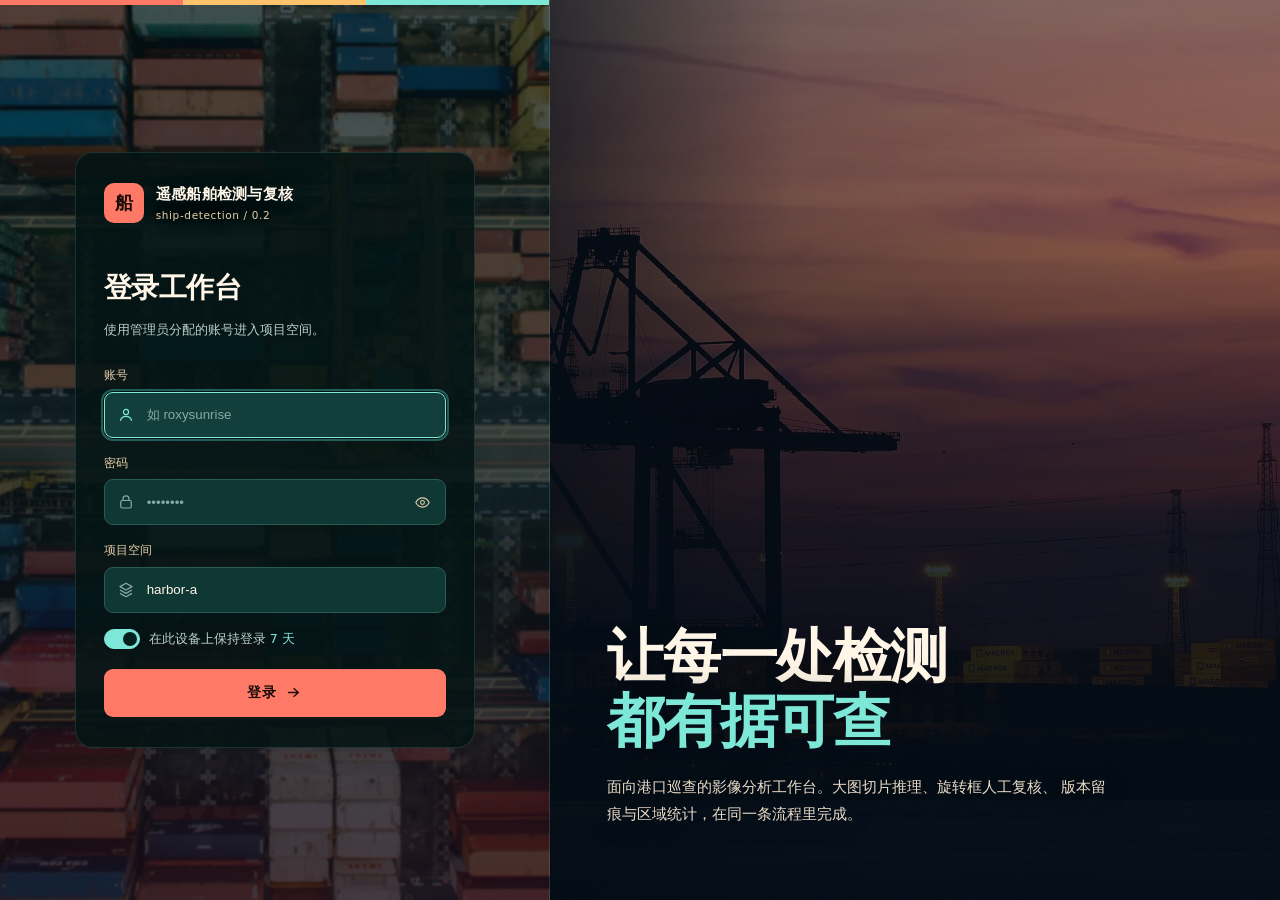
==== commit 317a6923: "fix(frontend): 检测页补会话判定，不再"进标注页像是掉登录" 问题：detect.html 只引了 detect-config/geom/detect-mock/detect-api/d" ====
--- a/frontend/detect.html
+++ b/frontend/detect.html
@@ -165,6 +165,7 @@
 <div class="toast-host" id="dt-toasts"></div>
 
 <script src="detect-config.js?v=1"></script>
+<script src="auth-session.js?v=1"></script>
 <script src="api/geom.js"></script>
 <script src="api/detect-mock.js?v=1"></script>
 <script src="api/detect-api.js?v=1"></script>
--- a/frontend/styles.css
+++ b/frontend/styles.css
@@ -388,3 +388,19 @@
   .wb-side.right { width: 232px; flex-basis: 232px; }
   .grid-3 { grid-template-columns: 1fr 1fr; }
 }
+
+/* ---------- 项目库列表（影像 / 任务）：服务端真实数据，点击进入 ---------- */
+.lib { display: flex; flex-direction: column; gap: 3px; }
+.lib-row {
+  display: flex; align-items: center; gap: 10px;
+  padding: 7px 9px; border-radius: 7px;
+  border: 1px solid transparent; cursor: pointer;
+  transition: background .15s ease, border-color .15s ease;
+}
+.lib-row:hover { background: rgba(74, 158, 255, .10); border-color: rgba(74, 158, 255, .35); }
+.lib-row:focus-visible { outline: 2px solid var(--accent-2); outline-offset: 1px; }
+.lib-name {
+  flex: 1; min-width: 0; overflow: hidden; text-overflow: ellipsis; white-space: nowrap;
+  color: var(--tx);
+}
+.lib-row .dim { font-size: 11.5px; white-space: nowrap; }
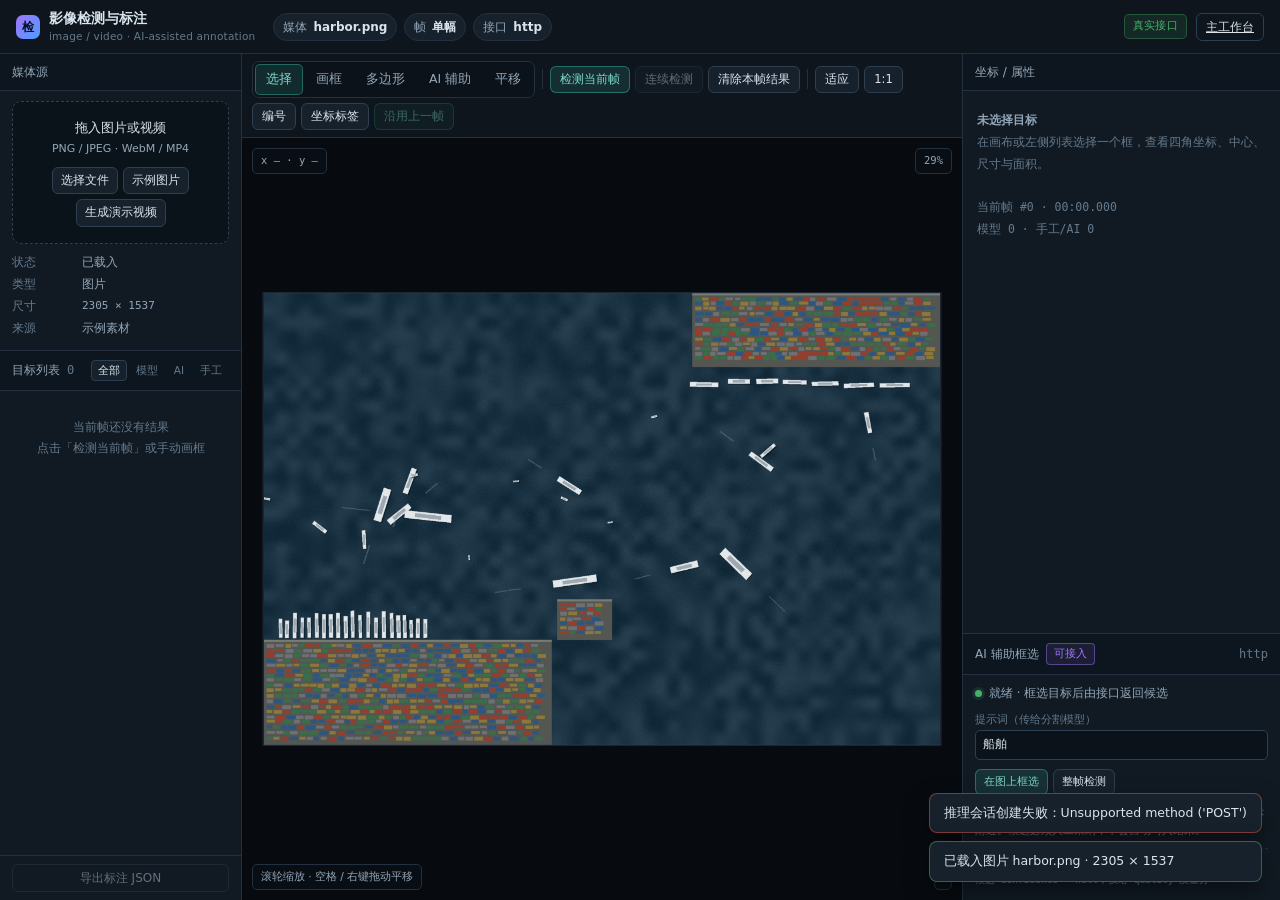
==== commit 5afc8f57: "revert(frontend): 回退 #18 对检测页的改动，前端交由 B #18 改了 frontend/detect.html（+1）与 frontend/detect.js（+8），当时尚未" ====
--- a/frontend/detect.html
+++ b/frontend/detect.html
@@ -165,7 +165,6 @@
 <div class="toast-host" id="dt-toasts"></div>
 
 <script src="detect-config.js?v=1"></script>
-<script src="auth-session.js?v=1"></script>
 <script src="api/geom.js"></script>
 <script src="api/detect-mock.js?v=1"></script>
 <script src="api/detect-api.js?v=1"></script>
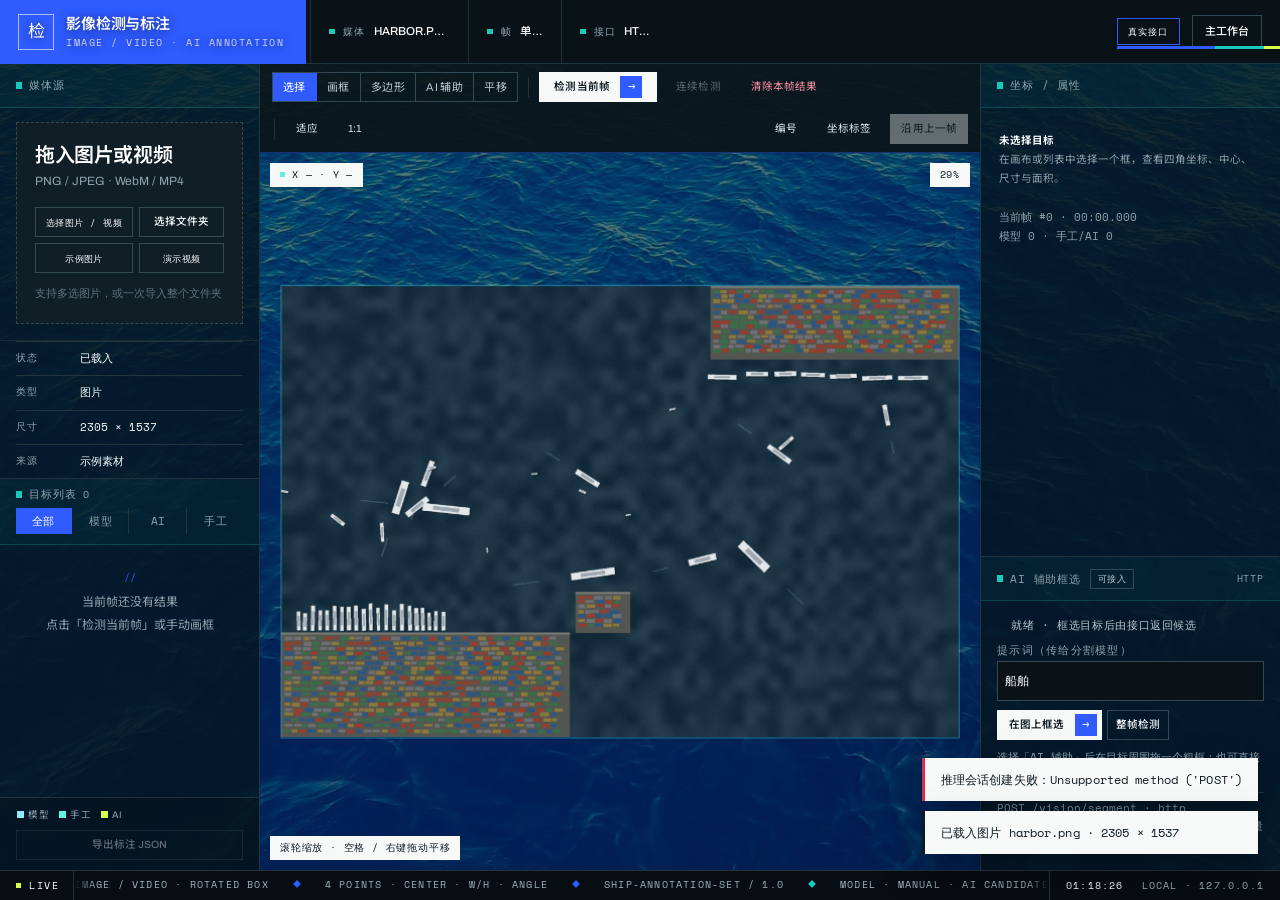
==== commit 2c1b7482: "feat(frontend): refresh harbor UI with ocean backdrops and persistent login" ====
--- a/frontend/detect.html
+++ b/frontend/detect.html
@@ -3,10 +3,14 @@
 <head>
 <meta charset="utf-8">
 <meta name="viewport" content="width=device-width, initial-scale=1">
+<meta name="theme-color" content="#0a1218">
 <title>影像检测与标注工作台 · 图片 / 视频 / AI 辅助</title>
-<link rel="icon" href="data:image/svg+xml,%3Csvg xmlns='http://www.w3.org/2000/svg' viewBox='0 0 32 32'%3E%3Crect width='32' height='32' rx='7' fill='%23a274ff'/%3E%3Cpath d='M7 21h18l-3 5H10z' fill='%230a0f14'/%3E%3Crect x='14' y='7' width='4' height='11' fill='%230a0f14'/%3E%3C/svg%3E">
-<link rel="stylesheet" href="styles.css?v=2">
-<link rel="stylesheet" href="detect.css?v=2">
+<link rel="icon" href="data:image/svg+xml,%3Csvg xmlns='http://www.w3.org/2000/svg' viewBox='0 0 32 32'%3E%3Crect width='32' height='32' fill='%232f5bff'/%3E%3Cpath d='M7 21h18l-3 5H10z' fill='%23ffffff'/%3E%3Crect x='14' y='7' width='4' height='11' fill='%23ffffff'/%3E%3C/svg%3E">
+<link rel="preconnect" href="https://fonts.googleapis.com">
+<link rel="preconnect" href="https://fonts.gstatic.com" crossorigin>
+<link href="https://fonts.googleapis.com/css2?family=Archivo:wght@400;500;600;700&family=Noto+Sans+SC:wght@400;500;700&family=Space+Mono:wght@400;700&display=swap" rel="stylesheet">
+<link rel="stylesheet" href="styles.css?v=54">
+<link rel="stylesheet" href="detect.css?v=74">
 </head>
 <body>
 
@@ -17,7 +21,7 @@
       <span class="mark">检</span>
       <span>
         影像检测与标注
-        <small>image / video · AI-assisted annotation</small>
+        <small>IMAGE / VIDEO · AI ANNOTATION</small>
       </span>
     </a>
 
@@ -31,6 +35,7 @@
     <div class="dt-top-right">
       <span class="badge ai" id="dt-mode-badge">接口已预留</span>
       <a class="btn sm ghost" href="index.html">主工作台</a>
+    <span class="topbar-strip" aria-hidden="true"><i></i><i></i><i></i></span>
     </div>
   </header>
 
@@ -38,24 +43,38 @@
 
     <!-- ================= 左：媒体与目标 ================= -->
     <aside class="dt-side left">
-      <section class="dt-sec">
+      <section class="dt-sec sec-media">
         <div class="dt-sec-h">媒体源</div>
         <div class="dt-drop" id="dt-drop">
           <div class="big">拖入图片或视频</div>
           <div class="muted">PNG / JPEG · WebM / MP4</div>
           <div class="dt-drop-actions">
-            <button class="btn sm" id="dt-pick" type="button">选择文件</button>
+            <button class="btn sm" id="dt-pick" type="button">选择图片 / 视频</button>
+            <button class="btn sm" id="dt-pick-folder" type="button">选择文件夹</button>
             <button class="btn sm" id="dt-demo-img" type="button">示例图片</button>
-            <button class="btn sm" id="dt-demo-video" type="button">生成演示视频</button>
-          </div>
-          <input type="file" id="dt-file" accept="image/png,image/jpeg,image/webp,video/mp4,video/webm,video/quicktime" hidden>
+            <button class="btn sm" id="dt-demo-video" type="button">演示视频</button>
+          </div>
+          <div class="dt-drop-hint">支持多选图片，或一次导入整个文件夹</div>
+          <input type="file" id="dt-file" accept="image/png,image/jpeg,image/webp,image/bmp,video/mp4,video/webm,video/quicktime" multiple hidden>
+          <input type="file" id="dt-folder" accept="image/*" webkitdirectory directory multiple hidden>
         </div>
         <dl class="dt-meta" id="dt-meta">
           <dt>状态</dt><dd class="dim">等待载入</dd>
         </dl>
       </section>
 
-      <section class="dt-sec grow">
+      <section class="dt-sec sec-batch hidden" id="dt-batch-sec">
+        <div class="dt-sec-h">
+          <span>图片批次</span>
+          <span class="mono dim" id="dt-batch-count">0</span>
+          <div class="spacer"></div>
+          <button class="btn sm" id="dt-batch-all" type="button" title="逐张运行检测">批量检测</button>
+          <button class="btn sm ghost" id="dt-batch-clear" type="button" title="清空批次">清空</button>
+        </div>
+        <div class="dt-batch-list" id="dt-batch-list"></div>
+      </section>
+
+      <section class="dt-sec grow sec-targets">
         <div class="dt-sec-h">
           <span>目标列表</span>
           <span class="mono dim" id="dt-count">0</span>
@@ -69,6 +88,11 @@
         </div>
         <div class="dt-list" id="dt-list"></div>
         <div class="dt-list-foot">
+          <div class="dt-legend" title="框颜色图例：模型 / 手工 / AI">
+            <span><i class="m"></i>模型</span>
+            <span><i class="h"></i>手工</span>
+            <span><i class="a"></i>AI</span>
+          </div>
           <button class="btn sm ghost" id="dt-export" disabled>导出标注 JSON</button>
         </div>
       </section>
@@ -88,6 +112,7 @@
         <button class="btn sm primary" id="dt-detect" disabled>检测当前帧</button>
         <button class="btn sm" id="dt-auto" disabled title="播放时按固定间隔抽帧检测">连续检测</button>
         <button class="btn sm" id="dt-clear" disabled>清除本帧结果</button>
+        <span class="bar-break" aria-hidden="true"></span>
         <div class="sep"></div>
         <button class="btn sm" id="dt-fit" disabled>适应</button>
         <button class="btn sm" id="dt-one" disabled>1:1</button>
@@ -100,6 +125,7 @@
       <div class="dt-stage" id="dt-stage">
         <canvas id="dt-canvas"></canvas>
         <video id="dt-video" muted playsinline preload="auto"></video>
+        <div class="dt-scan" aria-hidden="true"></div>
 
         <div class="dt-hud tl"><span id="dt-cursor" class="mono">x — · y —</span></div>
         <div class="dt-hud tr"><span id="dt-zoom" class="mono">—</span></div>
@@ -109,8 +135,14 @@
         <div class="dt-busy hidden" id="dt-busy"><span class="spinner"></span><span id="dt-busy-text">检测中…</span></div>
 
         <div class="dt-empty" id="dt-empty">
-          <div class="dt-empty-ico">▦</div>
-          <div>拖入图片或视频，或从左侧选择示例</div>
+          <div class="dt-empty-ico" aria-hidden="true">
+            <svg viewBox="0 0 24 24" fill="none" stroke="currentColor" stroke-width="1.5" stroke-linecap="round" stroke-linejoin="round">
+              <path d="M4 8V5.5A1.5 1.5 0 0 1 5.5 4H8M16 4h2.5A1.5 1.5 0 0 1 20 5.5V8M20 16v2.5a1.5 1.5 0 0 1-1.5 1.5H16M8 20H5.5A1.5 1.5 0 0 1 4 18.5V16"/>
+              <path d="M7.5 13h9M12 8.5v9"/>
+            </svg>
+          </div>
+          <div>拖入图片或视频，或从媒体源选择示例</div>
+          <button class="btn primary sm" id="dt-empty-pick" type="button">选择图片 / 视频</button>
           <div class="dim">图片逐幅检测；视频按帧检测，结果绑定时间戳</div>
         </div>
       </div>
@@ -135,11 +167,43 @@
         </label>
         <span class="tag" id="dt-auto-state">连续检测关闭</span>
       </div>
+
+      <section class="dt-result hidden" id="dt-result">
+        <div class="dt-result-head">
+          <span class="dt-result-title">检测结果视频 · 逐帧核对</span>
+          <span class="tag" id="dt-result-state">0 帧</span>
+          <div class="spacer"></div>
+          <button class="btn sm" id="dt-result-prev" type="button" title="上一帧">◀|</button>
+          <button class="btn sm" id="dt-result-play" type="button">播放</button>
+          <button class="btn sm" id="dt-result-next" type="button" title="下一帧">|▶</button>
+          <button class="btn sm ghost" id="dt-result-close" type="button">收起</button>
+        </div>
+        <div class="dt-result-body">
+          <div class="dt-result-canvas-wrap">
+            <canvas id="dt-result-canvas"></canvas>
+            <div class="dt-result-badge" id="dt-result-hold">逐帧结果</div>
+          </div>
+          <aside class="dt-result-side">
+            <dl class="dt-result-kv">
+              <dt>当前帧</dt><dd id="dt-result-frame">#0</dd>
+              <dt>时间</dt><dd id="dt-result-time">00:00.000</dd>
+              <dt>本帧目标</dt><dd id="dt-result-hits">0</dd>
+              <dt>已检测帧</dt><dd id="dt-result-keys">0</dd>
+            </dl>
+            <p class="dt-result-note">逐帧核对：有结果的帧显示实线框；没有结果的帧沿用最近一次检测，显示虚线框。</p>
+            <div class="dt-result-legend">
+              <span><i class="m"></i>模型</span>
+              <span><i class="h"></i>手工</span>
+              <span><i class="a"></i>AI</span>
+            </div>
+          </aside>
+        </div>
+      </section>
     </main>
 
     <!-- ================= 右：坐标与 AI ================= -->
     <aside class="dt-side right">
-      <section class="dt-sec grow">
+      <section class="dt-sec grow sec-coord">
         <div class="dt-sec-h">
           <span>坐标 / 属性</span>
           <div class="spacer"></div>
@@ -148,7 +212,7 @@
         <div class="dt-detail" id="dt-detail"></div>
       </section>
 
-      <section class="dt-sec dt-ai-sec">
+      <section class="dt-sec dt-ai-sec sec-ai">
         <div class="dt-sec-h">
           <span>AI 辅助框选</span>
           <span class="tag ai">可接入</span>
@@ -160,14 +224,31 @@
     </aside>
 
   </div>
+
+  <footer class="statusbar dt-status">
+    <span class="st-live mono"><i aria-hidden="true"></i>LIVE</span>
+    <div class="st-marquee" aria-hidden="true">
+      <div class="st-track">
+        <span>IMAGE / VIDEO · ROTATED BOX</span><b>◆</b>
+        <span>4 POINTS · CENTER · W/H · ANGLE</span><b>◆</b>
+        <span>SHIP-ANNOTATION-SET / 1.0</span><b>◆</b>
+        <span>MODEL · MANUAL · AI CANDIDATES</span><b>◆</b>
+        <span>MOCK / HTTP · 逐帧核对</span><b>◆</b>
+        <span>SEA TEXTURE · SHAGIL KANNUR / CC BY-SA</span><b>◆</b>
+      </div>
+    </div>
+    <span class="st-right mono"><span id="status-clock">--:--:--</span><span>LOCAL · 127.0.0.1</span></span>
+    <span class="sr-only">背景海面：Deep Blue Sea by Shagil Kannur，CC BY-SA 4.0，via Wikimedia Commons。</span>
+  </footer>
 </div>
 
 <div class="toast-host" id="dt-toasts"></div>
 
-<script src="detect-config.js?v=1"></script>
+<script src="detect-config.js?v=2"></script>
 <script src="api/geom.js"></script>
 <script src="api/detect-mock.js?v=1"></script>
 <script src="api/detect-api.js?v=1"></script>
-<script src="detect.js?v=1"></script>
+<script src="detect.js?v=24"></script>
+<script src="motion.js?v=4"></script>
 </body>
 </html>
--- a/frontend/styles.css
+++ b/frontend/styles.css
@@ -1,406 +1,1753 @@
+/* ============================================================================
+   PRIME / COASTAL TECH UI SYSTEM
+   Reference: primes.com.au's industrial frame, re-coloured from the harbour at
+   night: deep water, cool mist, cobalt signal, aqua data and a lime highlight.
+   Grotesk display type, mono annotations, square edges, arrow tiles.
+   ========================================================================== */
+
 :root {
-  --bg: #0a0f14;
-  --bg-2: #0e151c;
-  --panel: #111a23;
-  --panel-2: #16212c;
-  --line: #223040;
-  --line-2: #2d3f52;
-  --tx: #d9e4ee;
-  --tx-2: #93a6b8;
-  --tx-3: #64798c;
-  --accent: #38b2a3;
-  --accent-2: #4a9eff;
-  --warn: #e0a13a;
-  --danger: #e2564a;
-  --ok: #45b06a;
-  --ai: #a274ff;
-  --pending: #e0a13a;
-  --confirmed: #45b06a;
-  --modified: #4a9eff;
-  --deleted: #e2564a;
-  --radius: 8px;
-  --mono: "Cascadia Mono", "JetBrains Mono", Consolas, monospace;
+  /* coastal tech palette */
+  --signal: #2f5bff;        /* cobalt signal */
+  --signal-deep: #1d3fd1;
+  --signal-fill: #2f5bff;   /* carries white text */
+  --teal: #19c9bc;          /* harbour aqua */
+  --teal-fill: #0b7a72;
+  --teal-bright: #5ff3e4;
+  --teal-text: #5ff3e4;
+  --safety: #d8ff4a;        /* lime highlight */
+  --danger: #d92d50;        /* coral alert */
+  --danger-text: #ff8fa3;
+  --navy: #0a1218;          /* deep water */
+  --shell: #070d12;         /* below the waterline */
+  --concrete: #e8eef1;      /* cool quay mist */
+  --manifest: #f7f9f9;      /* sheet */
+
+  /* legacy aliases used across the components */
+  --red: var(--signal);
+  --red-deep: var(--signal-deep);
+  --red-fill: var(--signal-fill);
+  --black: #0c1a22;
+  --off-black: #1e303a;
+  --grey-1: #e8eef1;
+  --grey-2: #b7c7ce;
+  --grey-3: #8fa3ad;
+  --paper: #f7f9f9;
+  --white: #fff;
+
+  /* type */
+  --sans: "Archivo", "Noto Sans SC", "Helvetica Neue", Arial, "Microsoft YaHei", sans-serif;
+  --mono: "Space Mono", "Cascadia Mono", Consolas, monospace;
+
+  /* motion (tokens mirrored from the reference site) */
+  --ease: cubic-bezier(.14, .9, .34, .94);
+  --ease-out: cubic-bezier(.5, .5, 0, 1);
+  --ease-bounce: cubic-bezier(.32, 1.51, .36, .97);
+  --t-fast: .2s ease;
+  --t: .35s var(--ease);
+  --t-slow: .7s var(--ease-out);
+
+  /* dark field defaults (used outside a .view) */
+  --field: #0a1218;
+  --surface: #101e26;
+  --surface-2: #162a34;
+  --line: #22343e;
+  --line-2: #334a55;
+  --tx: #f7f9f9;
+  --tx-2: #b7c7ce;
+  --tx-3: #8fa3ad;
+  --accent-text: #5ff3e4;
+  --card: #101e26;
+  --input-bg: #0b1820;
+  --btn-bg: #f7f9f9;
+  --btn-fg: #0a1218;
+  --sel-arrow: url("data:image/svg+xml,%3Csvg xmlns='http://www.w3.org/2000/svg' width='12' height='8' viewBox='0 0 12 8'%3E%3Cpath d='M1 1.5 6 6.5l5-5' fill='none' stroke='%23f2f2f2' stroke-width='1.2'/%3E%3C/svg%3E");
 }
 
 * { box-sizing: border-box; }
+*, *::before, *::after { border-radius: 0; }
 
 html, body {
   margin: 0;
   height: 100%;
-  background: var(--bg);
+}
+
+html { background: #0a1218; }
+
+body {
+  background: var(--field);
   color: var(--tx);
-  font: 14px/1.5 "Segoe UI", "Microsoft YaHei", system-ui, sans-serif;
+  font: 400 15px/1.6 var(--sans);
+  -webkit-font-smoothing: antialiased;
+  text-rendering: optimizeLegibility;
   overflow: hidden;
 }
 
 button, input, select, textarea { font: inherit; color: inherit; }
 button { cursor: pointer; }
+a { color: inherit; }
+
+::selection { background: var(--red); color: #fff; }
+
+:focus-visible {
+  outline: 2px solid var(--red);
+  outline-offset: 3px;
+}
+
 .hidden { display: none !important; }
-.mono { font-family: var(--mono); }
+.mono { font-family: var(--mono); font-variant-numeric: tabular-nums; }
 .muted { color: var(--tx-2); }
 .dim { color: var(--tx-3); }
 .nowrap { white-space: nowrap; }
-
-/* ---------- login ---------- */
+.spacer { flex: 1 1 auto; }
+
+/* ------------------------------------------------------------------ scroll */
+* { scrollbar-width: thin; scrollbar-color: #33505a transparent; }
+::-webkit-scrollbar { width: 8px; height: 8px; }
+::-webkit-scrollbar-track { background: transparent; }
+::-webkit-scrollbar-thumb { background: #33505a; }
+::-webkit-scrollbar-thumb:hover { background: #4b6b75; }
+.view.light { scrollbar-color: #8fa3ad #e8eef1; }
+.view.light::-webkit-scrollbar-thumb { background: #8fa3ad; }
+
+/* ============================================================================
+   APP FRAME
+   ========================================================================== */
+
+.app {
+  height: 100dvh;
+  display: grid;
+  grid-template-rows: 68px 56px minmax(0, 1fr) 30px;
+  background: #0a1218;
+}
+
+/* --------------------------------------------------------------- top bar */
+.topbar {
+  position: relative;
+  z-index: 20;
+  display: flex;
+  align-items: stretch;
+  background: var(--navy);
+  color: #fff;
+  border-bottom: 1px solid #22343e;
+}
+
+.brand {
+  display: flex;
+  align-items: center;
+  gap: 16px;
+  padding: 0 26px 0 22px;
+  min-width: 292px;
+  background: var(--red-fill);
+  color: #fff;
+  text-decoration: none;
+  transition: background var(--t);
+}
+.brand:hover { background: var(--red-deep); }
+.brand-mark {
+  width: 40px;
+  height: 40px;
+  flex: 0 0 40px;
+  display: grid;
+  place-items: center;
+  border: 1px solid rgba(255, 255, 255, .65);
+  color: #fff;
+  font-size: 19px;
+  line-height: 1;
+  transition: background var(--t), color var(--t);
+}
+.brand:hover .brand-mark { background: #fff; color: var(--red); }
+.brand-name {
+  font: 600 16px/1.15 var(--sans);
+  letter-spacing: -.01em;
+  white-space: nowrap;
+}
+.brand-name small {
+  display: block;
+  margin-top: 5px;
+  font: 400 10px/1 var(--mono);
+  letter-spacing: .16em;
+  color: rgba(255, 255, 255, .78);
+}
+
+.ctx {
+  display: flex;
+  align-items: stretch;
+  margin-left: 4px;
+  min-width: 0;
+  overflow: hidden;
+}
+.ctx-item {
+  display: flex;
+  flex-direction: column;
+  justify-content: center;
+  gap: 7px;
+  padding: 0 20px;
+  border-left: 1px solid #1e303a;
+  min-width: 0;
+}
+.ctx-item i {
+  font: 400 10.5px/1 var(--mono);
+  letter-spacing: .16em;
+  text-transform: uppercase;
+  color: #8fa3ad;
+  font-style: normal;
+}
+.ctx-item b {
+  font: 500 13px/1 var(--sans);
+  color: #fff;
+  white-space: nowrap;
+  overflow: hidden;
+  text-overflow: ellipsis;
+}
+
+.top-right {
+  margin-left: auto;
+  display: flex;
+  align-items: center;
+  gap: 18px;
+  padding: 0 20px 0 16px;
+  border-left: 1px solid #1e303a;
+}
+.who {
+  font-size: 10px;
+  letter-spacing: .1em;
+  color: #a8b4b3;
+  text-transform: uppercase;
+}
+
+.badge {
+  display: inline-flex;
+  align-items: center;
+  gap: 8px;
+  padding: 8px 10px;
+  border: 1px solid #334a55;
+  color: #dce7eb;
+  font: 400 10px/1 var(--mono);
+  letter-spacing: .14em;
+  text-transform: uppercase;
+}
+.badge.demo {
+  border-color: var(--red);
+  color: #fff;
+  background: transparent;
+}
+.badge.demo::before {
+  content: "";
+  width: 5px;
+  height: 5px;
+  flex: 0 0 5px;
+  background: var(--red);
+  animation: blink 2.4s steps(1, end) infinite;
+}
+.badge.live { border-color: #fff; color: #fff; }
+.badge.ai { border-color: #4a5e68; color: #b7c7ce; }
+
+/* ------------------------------------------------------------------ tabs */
+.tabs {
+  position: relative;
+  z-index: 19;
+  display: flex;
+  align-items: stretch;
+  height: 56px;
+  background: var(--shell);
+  border-bottom: 1px solid #22343e;
+  overflow-x: auto;
+  overflow-y: hidden;
+  scrollbar-width: none;
+}
+.tabs::-webkit-scrollbar { display: none; }
+
+.tabs button,
+.tabs a.rail-link {
+  position: relative;
+  display: inline-flex;
+  align-items: baseline;
+  gap: 9px;
+  padding: 0 19px;
+  border: 0;
+  background: transparent;
+  color: #9fb3bc;
+  font: 500 13px/56px var(--sans);
+  text-decoration: none;
+  white-space: nowrap;
+  transition: color var(--t), background var(--t);
+}
+.tabs i {
+  font: 400 10px/1 var(--mono);
+  font-style: normal;
+  letter-spacing: .06em;
+  color: #5e7480;
+  transition: color var(--t);
+}
+.tabs button:hover,
+.tabs a.rail-link:hover { color: #fff; background: #0b1820; }
+.tabs button.on { color: #fff; background: #0b1820; }
+.tabs button.on i { color: var(--red); }
+.tabs button:focus-visible,
+.tabs a.rail-link:focus-visible { outline-offset: -3px; }
+
+.tab-ink {
+  position: absolute;
+  left: 0;
+  bottom: 0;
+  height: 3px;
+  width: 0;
+  background: var(--red);
+  z-index: 2;
+  transition: transform .5s var(--ease), width .5s var(--ease);
+  pointer-events: none;
+}
+
+.tabs-end {
+  display: none;
+  align-items: center;
+  margin-left: auto;
+  padding: 0 22px;
+  border-left: 1px solid #22343e;
+  color: #5e7480;
+  font-size: 9px;
+  letter-spacing: .16em;
+  text-transform: uppercase;
+  white-space: nowrap;
+}
+
+/* ------------------------------------------------------------- status bar */
+.statusbar {
+  position: relative;
+  z-index: 18;
+  display: flex;
+  align-items: center;
+  height: 30px;
+  background: var(--shell);
+  border-top: 1px solid #22343e;
+  color: #9fb3bc;
+  overflow: hidden;
+}
+.st-live {
+  display: flex;
+  align-items: center;
+  gap: 8px;
+  height: 100%;
+  padding: 0 14px 0 16px;
+  border-right: 1px solid #22343e;
+  color: #fff;
+  font-size: 10px;
+  letter-spacing: .16em;
+}
+.st-live i {
+  width: 5px;
+  height: 5px;
+  background: var(--safety);
+  animation: pulse 1.8s var(--ease) infinite;
+}
+.st-marquee {
+  flex: 1 1 auto;
+  min-width: 0;
+  overflow: hidden;
+  -webkit-mask-image: linear-gradient(90deg, transparent, #000 22px, #000 calc(100% - 22px), transparent);
+  mask-image: linear-gradient(90deg, transparent, #000 22px, #000 calc(100% - 22px), transparent);
+}
+.st-track {
+  display: flex;
+  align-items: center;
+  gap: 24px;
+  width: max-content;
+  animation: marquee 48s linear infinite;
+}
+.st-marquee:hover .st-track { animation-play-state: paused; }
+.st-track span {
+  font: 400 10px/1 var(--mono);
+  letter-spacing: .12em;
+  color: #9fb3bc;
+  white-space: nowrap;
+}
+.st-track b { color: var(--red); font-weight: 400; font-size: 8px; }
+.st-track b:nth-of-type(3n) { color: var(--teal); }
+.st-right {
+  display: flex;
+  align-items: center;
+  gap: 18px;
+  height: 100%;
+  padding: 0 16px;
+  border-left: 1px solid #22343e;
+  font-size: 10px;
+  letter-spacing: .12em;
+  white-space: nowrap;
+}
+#status-clock { color: #fff; }
+
+/* ------------------------------------------------------------------ shell */
+.shell { min-height: 0; display: flex; }
+main { position: relative; flex: 1 1 auto; min-width: 0; overflow: hidden; }
+
+/* ============================================================================
+   FIELDS + VIEWS
+   ========================================================================== */
+
+.view {
+  position: absolute;
+  inset: 0;
+  display: none;
+  overflow: auto;
+  background: var(--field);
+  color: var(--tx);
+}
+.view.on { display: flex; flex-direction: column; }
+
+.view.dark {
+  --field: #0a1218;
+  --surface: #101e26;
+  --surface-2: #162a34;
+  --line: #22343e;
+  --line-2: #334a55;
+  --tx: #f7f9f9;
+  --tx-2: #b7c7ce;
+  --tx-3: #8fa3ad;
+  --accent-text: #5ff3e4;
+  --teal-text: #5ff3e4;
+  --danger-text: #ff8fa3;
+  --card: #101e26;
+  --input-bg: #0b1820;
+  --btn-bg: #f7f9f9;
+  --btn-fg: #0a1218;
+  --sel-arrow: url("data:image/svg+xml,%3Csvg xmlns='http://www.w3.org/2000/svg' width='12' height='8' viewBox='0 0 12 8'%3E%3Cpath d='M1 1.5 6 6.5l5-5' fill='none' stroke='%23f2f2f2' stroke-width='1.2'/%3E%3C/svg%3E");
+}
+
+.view.light {
+  --field: #e8eef1;
+  --surface: #f7f9f9;
+  --surface-2: #dde6ea;
+  --line: #c9d4d9;
+  --line-2: #b3c2c9;
+  --tx: #0c1a22;
+  --tx-2: #405560;
+  --tx-3: #4a5e68;
+  --accent-text: #1d3fd1;
+  --teal-text: #0e8c83;
+  --danger-text: #b01537;
+  --card: #f7f9f9;
+  --input-bg: #fff;
+  --btn-bg: #0c1a22;
+  --btn-fg: #fff;
+  --sel-arrow: url("data:image/svg+xml,%3Csvg xmlns='http://www.w3.org/2000/svg' width='12' height='8' viewBox='0 0 12 8'%3E%3Cpath d='M1 1.5 6 6.5l5-5' fill='none' stroke='%23212123' stroke-width='1.2'/%3E%3C/svg%3E");
+}
+
+.pad {
+  padding: clamp(26px, 3.2vw, 48px) clamp(20px, 3.2vw, 52px) clamp(48px, 6vw, 96px);
+}
+
+/* ------------------------------------------------------------- view head */
+.view-head {
+  position: relative;
+  display: grid;
+  grid-template-columns: minmax(0, 1fr) minmax(280px, 36%);
+  align-items: end;
+  gap: clamp(20px, 4vw, 56px);
+  margin-bottom: clamp(26px, 3vw, 40px);
+  padding-bottom: 26px;
+}
+.view-head::after {
+  content: "";
+  position: absolute;
+  left: 0;
+  right: 0;
+  bottom: 0;
+  height: 2px;
+  background: var(--red);
+  transform-origin: left center;
+}
+
+.kicker {
+  display: flex;
+  align-items: center;
+  gap: 10px;
+  margin: 0 0 16px;
+  font: 400 11px/1 var(--mono);
+  letter-spacing: .2em;
+  text-transform: uppercase;
+  color: var(--tx-3);
+}
+.kicker::before {
+  content: "";
+  width: 7px;
+  height: 7px;
+  flex: 0 0 7px;
+  background: var(--teal);
+}
+
+.view-head h2 {
+  margin: 0;
+  font: 600 clamp(38px, 4.5vw, 64px)/.95 var(--sans);
+  letter-spacing: -.035em;
+  color: var(--tx);
+  text-wrap: balance;
+}
+.vh-side { display: flex; flex-direction: column; gap: 18px; padding-bottom: 6px; }
+.vh-side p {
+  margin: 0;
+  max-width: 44ch;
+  font-size: 15px;
+  line-height: 1.6;
+  color: var(--tx-2);
+}
+.vh-meta {
+  display: flex;
+  flex-wrap: wrap;
+  font-size: 10px;
+  letter-spacing: .14em;
+  text-transform: uppercase;
+  color: var(--tx-3);
+}
+.vh-meta span { padding: 0 12px; border-left: 1px solid var(--line-2); }
+.vh-meta span:first-child { padding-left: 0; border-left: 0; }
+
+/* ============================================================================
+   CONTENT PRIMITIVES
+   ========================================================================== */
+
+.grid-2 { display: grid; grid-template-columns: 1fr 1fr; gap: 20px; align-items: start; }
+.grid-3 { display: grid; grid-template-columns: repeat(3, 1fr); gap: 16px; align-items: start; }
+.row { display: flex; align-items: center; gap: 10px; flex-wrap: wrap; }
+
+.card {
+  position: relative;
+  padding: 26px 26px 28px;
+  background: var(--card);
+  border: 1px solid var(--line-2);
+  transition: background var(--t), border-color var(--t);
+}
+.card::before {
+  content: "";
+  position: absolute;
+  left: -1px;
+  top: -1px;
+  bottom: -1px;
+  width: 3px;
+  background: var(--red);
+  transform: scaleY(0);
+  transform-origin: top center;
+  transition: transform .5s var(--ease);
+}
+.card:hover { border-color: var(--tx-3); }
+.card:hover::before { transform: scaleY(1); }
+
+.card h3 {
+  display: flex;
+  align-items: center;
+  gap: 9px;
+  margin: 0 0 20px;
+  font: 400 11px/1.4 var(--mono);
+  letter-spacing: .09em;
+  text-transform: uppercase;
+  color: var(--tx-3);
+}
+.card h3::before {
+  content: "";
+  width: 7px;
+  height: 7px;
+  flex: 0 0 7px;
+  background: var(--teal);
+}
+.card p { color: var(--tx-2); }
+.card b { color: var(--tx); }
+
+.card.ink {
+  --card: #0a1218;
+  --tx: #f7f9f9;
+  --tx-2: #b7c7ce;
+  --tx-3: #8fa3ad;
+  --line: #1e303a;
+  --line-2: #1e303a;
+  background: #0a1218;
+  border-color: #0a1218;
+  color: #f7f9f9;
+}
+
+.card.signal {
+  background: var(--red-fill);
+  border-color: var(--red-fill);
+  color: #fff;
+}
+.card.signal h3 { color: rgba(255, 255, 255, .9); }
+.card.signal h3::before { background: #fff; }
+.card.signal p,
+.card.signal .muted { color: rgba(255, 255, 255, .92); }
+.card.signal b { color: #fff; }
+.card.signal .btn.primary {
+  background: #fff;
+  border-color: #fff;
+  color: #0c1922;
+}
+.card.signal .btn.primary::after { background: #0c1922; color: #fff; }
+.card.signal .btn.primary:hover { background: #0c1922; border-color: #0c1922; color: #fff; }
+.card.signal .btn.primary:hover::after { background: #fff; color: #0c1922; }
+
+/* --------------------------------------------------------------- metrics */
+.stat-line {
+  display: grid;
+  grid-auto-flow: column;
+  grid-auto-columns: 1fr;
+  margin: 22px 0;
+  border-top: 1px solid var(--line-2);
+  border-bottom: 1px solid var(--line-2);
+}
+.stat-line .s {
+  position: relative;
+  padding: 22px 18px 18px;
+  border-left: 2px solid var(--red);
+}
+.stat-line .s:first-child { border-left: 0; padding-left: 0; }
+.stat-line .s b {
+  display: block;
+  font: 600 clamp(30px, 3vw, 46px)/.92 var(--sans);
+  letter-spacing: -.05em;
+  font-variant-numeric: tabular-nums;
+  color: var(--tx);
+}
+.stat-line .s > span {
+  display: block;
+  margin-top: 11px;
+  font: 400 10.5px/1.4 var(--mono);
+  letter-spacing: .14em;
+  text-transform: uppercase;
+  color: var(--tx-3);
+}
+.stat-line .s > span .tag { margin-left: 6px; vertical-align: 0; }
+
+/* ------------------------------------------------------------------ tags */
+.tag {
+  display: inline-flex;
+  align-items: center;
+  height: 20px;
+  padding: 0 7px;
+  border: 1px solid var(--line-2);
+  background: transparent;
+  color: var(--tx-2);
+  font: 400 10px/1 var(--mono);
+  letter-spacing: .06em;
+  text-transform: uppercase;
+  vertical-align: 1px;
+  white-space: nowrap;
+}
+.tag.pending { color: var(--tx-2); }
+.tag.confirmed { background: var(--teal-fill); border-color: var(--teal-fill); color: #fff; }
+.tag.modified { background: var(--red-fill); border-color: var(--red-fill); color: #fff; }
+.tag.deleted { background: var(--danger); border-color: var(--danger); color: #fff; }
+.tag.ai { background: var(--safety); border-color: var(--safety); color: #0c1a22; }
+.tag.model { border-color: var(--tx); color: var(--tx); }
+.tag.manual { border-color: var(--teal-text); color: var(--teal-text); }
+
+/* ---------------------------------------------------------------- buttons */
+.btn {
+  position: relative;
+  display: inline-flex;
+  align-items: center;
+  justify-content: center;
+  gap: 10px;
+  height: 40px;
+  padding: 0 16px;
+  border: 1px solid var(--line-2);
+  background: transparent;
+  color: var(--tx);
+  font: 500 12px/1 var(--sans);
+  letter-spacing: .01em;
+  text-decoration: none;
+  white-space: nowrap;
+  transition: background var(--t), color var(--t), border-color var(--t), transform var(--t-fast);
+}
+.btn:hover:not(:disabled) {
+  background: var(--tx);
+  border-color: var(--tx);
+  color: var(--field);
+}
+.btn:active:not(:disabled) { transform: translateY(1px); }
+.btn:disabled { opacity: .38; cursor: not-allowed; }
+
+.btn.primary {
+  gap: 14px;
+  padding: 0 5px 0 15px;
+  background: var(--btn-bg);
+  border-color: var(--btn-bg);
+  color: var(--btn-fg);
+  font-weight: 600;
+}
+.btn.primary::after {
+  content: "→";
+  display: grid;
+  place-items: center;
+  width: 28px;
+  height: 28px;
+  flex: 0 0 28px;
+  background: var(--red);
+  color: #fff;
+  font: 400 14px/1 var(--mono);
+  transition: background var(--t), color var(--t), transform .45s var(--ease-bounce);
+}
+.btn.primary:hover:not(:disabled) {
+  background: var(--red-fill);
+  border-color: var(--red-fill);
+  color: #fff;
+}
+.btn.primary:hover:not(:disabled)::after {
+  background: #fff;
+  color: var(--red);
+  transform: translateX(3px);
+}
+.btn.primary:active:not(:disabled)::after { transform: translateX(0); }
+
+.btn.ghost { background: transparent; }
+.btn.danger { border-color: var(--danger); color: var(--danger-text); background: transparent; }
+.btn.danger:hover:not(:disabled) { background: var(--danger); border-color: var(--danger); color: #fff; }
+
+.btn.sm { height: 32px; padding: 0 12px; font-size: 11px; }
+.btn.sm.primary { padding: 0 4px 0 11px; gap: 10px; }
+.btn.sm.primary::after { width: 22px; height: 22px; flex-basis: 22px; font-size: 12px; }
+.btn.lg { height: 54px; width: 100%; justify-content: space-between; padding-left: 18px; font-size: 13px; }
+.btn.lg::after { width: 34px; height: 34px; flex-basis: 34px; font-size: 16px; }
+
+/* segmented tool groups */
+.tool-group {
+  display: inline-flex;
+  border: 1px solid var(--line-2);
+  background: transparent;
+}
+.tool {
+  position: relative;
+  height: 34px;
+  padding: 0 14px;
+  border: 0;
+  border-right: 1px solid var(--line-2);
+  background: transparent;
+  color: var(--tx-2);
+  font: 500 12px/1 var(--sans);
+  transition: background var(--t), color var(--t);
+}
+.tool:last-child { border-right: 0; }
+.tool:hover { background: var(--surface-2); color: var(--tx); }
+.tool.on { background: var(--red-fill); color: #fff; }
+.tool.on:hover { background: var(--red-deep); }
+
+.sep { width: 1px; height: 22px; background: var(--line-2); margin: 0 2px; }
+
+/* ----------------------------------------------------------------- forms */
+.field { margin-bottom: 18px; }
+.field label {
+  display: block;
+  margin-bottom: 8px;
+  font: 400 10.5px/1 var(--mono);
+  letter-spacing: .16em;
+  text-transform: uppercase;
+  color: var(--tx-3);
+}
+.field input,
+.field select,
+.field textarea {
+  width: 100%;
+  height: 46px;
+  padding: 0 14px;
+  background: var(--input-bg);
+  border: 1px solid var(--line-2);
+  color: var(--tx);
+  font: 400 13px/1.4 var(--sans);
+  outline: none;
+  appearance: none;
+  transition: border-color var(--t-fast), box-shadow var(--t-fast);
+}
+.field select {
+  padding-right: 34px;
+  background-image: var(--sel-arrow);
+  background-repeat: no-repeat;
+  background-position: right 13px center;
+}
+.field textarea { height: auto; min-height: 96px; padding: 12px 14px; resize: vertical; }
+.field input:focus,
+.field select:focus,
+.field textarea:focus {
+  border-color: var(--tx);
+  box-shadow: inset 0 -2px 0 var(--red);
+}
+
+/* ------------------------------------------------------------ progress */
+.bar,
+.progress-line {
+  position: relative;
+  height: 8px;
+  background: var(--surface-2);
+  border: 1px solid var(--line-2);
+  overflow: hidden;
+}
+.bar > i,
+.progress-line > i {
+  display: block;
+  height: 100%;
+  width: 0;
+  background: var(--red);
+  transition: width .3s var(--ease);
+}
+
+/* ----------------------------------------------------------------- lists */
+.det-list { flex: 1; overflow-y: auto; min-height: 0; }
+.det-item {
+  display: flex;
+  align-items: center;
+  gap: 10px;
+  height: 46px;
+  padding: 0 16px;
+  border-bottom: 1px solid var(--line);
+  color: var(--tx-2);
+  font-size: 12.5px;
+  cursor: pointer;
+  transition: background var(--t-fast), color var(--t-fast), box-shadow var(--t-fast);
+}
+.det-item:hover { background: var(--surface-2); color: var(--tx); }
+.det-item.sel {
+  background: var(--surface-2);
+  color: var(--tx);
+  box-shadow: inset 3px 0 0 var(--red);
+}
+.det-item .id {
+  width: 38px;
+  flex: 0 0 38px;
+  font: 400 11px/1 var(--mono);
+  color: var(--tx-3);
+}
+.det-item.sel .id { color: #fff; }
+.det-item .cf { margin-left: auto; font: 400 11px/1 var(--mono); color: var(--tx-2); }
+.det-item .sw { width: 7px; height: 7px; flex: 0 0 7px; }
+
+.q-item {
+  position: relative;
+  display: flex;
+  align-items: flex-start;
+  gap: 16px;
+  padding: 18px;
+  margin-bottom: 10px;
+  background: var(--card);
+  border: 1px solid var(--line-2);
+  cursor: pointer;
+  transition: border-color var(--t), background var(--t), transform var(--t);
+}
+.q-item::before {
+  content: "";
+  position: absolute;
+  left: -1px;
+  top: -1px;
+  bottom: -1px;
+  width: 3px;
+  background: var(--red);
+  transform: scaleY(0);
+  transform-origin: top center;
+  transition: transform .45s var(--ease);
+}
+.q-item:hover { border-color: var(--tx); transform: translateX(3px); }
+.q-item:hover::before { transform: scaleY(1); }
+.q-item .rank {
+  width: 26px;
+  flex: 0 0 26px;
+  font: 400 11px/1.4 var(--mono);
+  color: var(--tx-3);
+}
+.q-item .why { display: flex; gap: 6px; flex-wrap: wrap; margin-top: 8px; }
+
+.ver {
+  display: flex;
+  align-items: center;
+  gap: 14px;
+  padding: 16px 18px;
+  margin-bottom: 10px;
+  background: var(--card);
+  border: 1px solid var(--line-2);
+  transition: border-color var(--t), background var(--t);
+}
+.ver:hover { border-color: var(--tx-3); }
+.ver.on { border-color: var(--tx); box-shadow: inset 3px 0 0 var(--red); }
+.ver .vid {
+  width: 42px;
+  flex: 0 0 42px;
+  font: 400 12px/1 var(--mono);
+  color: var(--tx-3);
+}
+.ver.on .vid { color: var(--accent-text); }
+.ver .meta { font-size: 11.5px; color: var(--tx-3); }
+
+.check {
+  display: flex;
+  align-items: flex-start;
+  gap: 10px;
+  padding: 9px 0;
+  font-size: 13px;
+  color: var(--tx-2);
+  border-bottom: 1px solid var(--line);
+}
+.check:last-of-type { border-bottom: 0; }
+.check .box {
+  width: 18px;
+  height: 18px;
+  flex: 0 0 18px;
+  margin-top: 1px;
+  display: grid;
+  place-items: center;
+  border: 1px solid var(--line-2);
+  font: 400 10px/1 var(--mono);
+  color: var(--accent-text);
+}
+.check.done .box { background: var(--teal-fill); border-color: var(--teal-fill); color: #fff; }
+
+.reasons { border-top: 1px solid var(--line); }
+.reason {
+  display: grid;
+  grid-template-columns: minmax(120px, 32%) minmax(0, 1fr);
+  gap: 16px;
+  align-items: baseline;
+  padding: 14px 0;
+  border-bottom: 1px solid var(--line);
+}
+.reason b {
+  position: relative;
+  padding-left: 14px;
+  font: 600 14px/1.4 var(--sans);
+  color: var(--tx);
+}
+.reason b::before {
+  content: "";
+  position: absolute;
+  left: 0;
+  top: .6em;
+  width: 7px;
+  height: 2px;
+  background: var(--red);
+}
+.reason span { font-size: 13px; line-height: 1.6; color: var(--tx-2); }
+
+/* --------------------------------------------------------------- tables */
+table.tbl { width: 100%; border-collapse: collapse; font-size: 12.5px; }
+table.tbl th {
+  padding: 10px 12px;
+  text-align: left;
+  border-bottom: 1px solid var(--tx);
+  font: 400 9px/1.3 var(--mono);
+  letter-spacing: .14em;
+  text-transform: uppercase;
+  color: var(--tx-3);
+}
+table.tbl td {
+  padding: 11px 12px;
+  border-bottom: 1px solid var(--line);
+  color: var(--tx-2);
+}
+table.tbl tr:last-child td { border-bottom: 0; }
+table.tbl tr:hover td { background: var(--surface-2); color: var(--tx); }
+table.tbl td.num,
+table.tbl th.num { text-align: right; font-family: var(--mono); color: var(--tx); }
+
+/* ---------------------------------------------------------------- notes */
+.hr { height: 1px; background: var(--line); margin: 22px 0; }
+.note {
+  position: relative;
+  padding: 14px 16px 14px 18px;
+  border: 1px solid var(--line);
+  border-left: 2px solid var(--teal);
+  background: var(--surface-2);
+  color: var(--tx-2);
+  font-size: 12.5px;
+  line-height: 1.7;
+}
+.note b { color: var(--tx); }
+.note.warn { border-left-color: var(--safety); }
+
+.kv { display: grid; grid-template-columns: 132px minmax(0, 1fr); gap: 12px 18px; font-size: 13px; }
+.kv dt {
+  font: 400 11px/1.5 var(--mono);
+  letter-spacing: .08em;
+  text-transform: uppercase;
+  color: var(--tx-3);
+  padding-top: 2px;
+}
+.kv dd { margin: 0; color: var(--tx); overflow-wrap: anywhere; font-size: 13.5px; }
+
+.empty {
+  padding: 44px 18px;
+  text-align: center;
+  color: var(--tx-3);
+  font-size: 12.5px;
+}
+.empty::before {
+  content: "//";
+  display: block;
+  margin-bottom: 12px;
+  color: var(--red);
+  font: 400 11px/1 var(--mono);
+  letter-spacing: .1em;
+}
+
+/* an empty record area still gets a frame, so the page never reads half-built */
+#q-list > .empty,
+#ver-list > .empty,
+.list-frame > .empty {
+  display: grid;
+  place-content: center;
+  min-height: 280px;
+  border: 1px solid var(--line);
+  background: var(--surface-2);
+}
+
+/* ============================================================================
+   LOGIN GATE (in-app and standalone)
+   ========================================================================== */
+
 .login-gate {
   position: fixed;
   inset: 0;
+  z-index: 50;
+  display: flex;
+  flex-direction: column;
+  overflow: auto;
+  background: #070d12;
+  color: #fff;
+}
+.gate-scene {
+  position: absolute;
+  inset: 0;
+  background: url("assets/harbor-atmosphere.jpg") center 46% / cover no-repeat;
+  filter: grayscale(.22) contrast(1.04);
+  transform: scale(1.04);
+  animation: gateDrift 32s var(--ease) infinite alternate;
+}
+.gate-scene::after {
+  content: "";
+  position: absolute;
+  inset: 0;
+  background: linear-gradient(0deg, rgba(4, 22, 26, .8) 0%, rgba(4, 22, 26, .5) 46%, rgba(4, 22, 26, .32) 100%), rgba(4, 22, 26, .42);
+}
+.gate-top {
+  position: relative;
+  z-index: 2;
+  display: flex;
+  align-items: center;
+  gap: 16px;
+  height: 68px;
+  flex: 0 0 68px;
+  padding-right: 26px;
+  border-bottom: 1px solid rgba(255, 255, 255, .16);
+  background: rgba(4, 22, 26, .55);
+}
+.gate-top .brand-mark {
+  width: 68px;
+  height: 68px;
+  flex: 0 0 68px;
   display: grid;
   place-items: center;
-  background:
-    radial-gradient(1200px 600px at 20% 0%, #12222c 0%, transparent 60%),
-    radial-gradient(900px 500px at 90% 100%, #14202b 0%, transparent 55%),
-    var(--bg);
-  z-index: 50;
-}
+  background: var(--red);
+  color: #fff;
+  border: 0;
+  font-size: 22px;
+}
+.gate-top .brand-name { font: 600 15px/1.2 var(--sans); }
+.gate-top .brand-name small {
+  display: block;
+  margin-top: 5px;
+  font: 400 9px/1 var(--mono);
+  letter-spacing: .16em;
+  color: rgba(255, 255, 255, .7);
+}
+.gate-top-meta {
+  margin-left: auto;
+  font-size: 10px;
+  letter-spacing: .16em;
+  text-transform: uppercase;
+  color: rgba(255, 255, 255, .92);
+}
+
+.gate-grid {
+  position: relative;
+  z-index: 2;
+  flex: 1;
+  display: grid;
+  grid-template-columns: minmax(0, 1fr) minmax(380px, 430px);
+  gap: clamp(28px, 5vw, 88px);
+  align-items: end;
+  padding: clamp(28px, 4vw, 56px) clamp(22px, 4vw, 64px) clamp(28px, 4vw, 56px);
+  min-height: 0;
+}
+.gate-hero { max-width: 860px; }
+.gate-hero .kicker { color: rgba(255, 255, 255, .8); margin-bottom: 22px; }
+.gate-hero h1 {
+  margin: 0 0 26px;
+  font: 600 clamp(46px, 6vw, 92px)/.95 var(--sans);
+  letter-spacing: -.045em;
+  color: #fff;
+}
+.gate-hero .lede {
+  max-width: 40ch;
+  margin: 0 0 38px;
+  font-size: 18px;
+  line-height: 1.65;
+  color: rgba(255, 255, 255, .8);
+}
+
 .login-card {
-  width: 430px;
-  padding: 30px 32px 26px;
-  background: var(--panel);
-  border: 1px solid var(--line);
-  border-radius: 14px;
-  box-shadow: 0 24px 60px rgba(0, 0, 0, .55);
-}
-.login-card h1 { margin: 0 0 4px; font-size: 19px; letter-spacing: .2px; }
-.login-card .sub { margin: 0 0 22px; color: var(--tx-2); font-size: 12.5px; }
-.field { margin-bottom: 14px; }
-.field label { display: block; margin-bottom: 6px; font-size: 12px; color: var(--tx-2); }
-.field input, .field select {
   width: 100%;
-  padding: 9px 11px;
-  background: var(--bg-2);
+  align-self: end;
+  padding: clamp(24px, 3vw, 38px);
+  background: var(--paper);
+  color: var(--black);
+  border-top: 3px solid var(--red);
+}
+.login-card-h {
+  display: flex;
+  justify-content: space-between;
+  margin-bottom: 14px;
+  font-size: 10px;
+  letter-spacing: .16em;
+  text-transform: uppercase;
+  color: #5e7480;
+}
+.gate-card-title {
+  margin: 0 0 8px;
+  font: 600 28px/1.1 var(--sans);
+  letter-spacing: -.03em;
+  color: var(--black);
+}
+.gate-card-sub {
+  margin: 0 0 22px;
+  font-size: 12.5px;
+  line-height: 1.55;
+  color: #4a5e68;
+}
+.login-card .field label { color: #5e7480; }
+.login-card .field input,
+.login-card .field select {
+  background: #fff;
+  border-color: #b3c2c9;
+  color: var(--black);
+  --sel-arrow: url("data:image/svg+xml,%3Csvg xmlns='http://www.w3.org/2000/svg' width='12' height='8' viewBox='0 0 12 8'%3E%3Cpath d='M1 1.5 6 6.5l5-5' fill='none' stroke='%23212123' stroke-width='1.2'/%3E%3C/svg%3E");
+}
+.login-card .field input:focus,
+.login-card .field select:focus { border-color: var(--black); box-shadow: inset 0 -2px 0 var(--red); }
+.login-card .btn.primary {
+  margin-top: 6px;
+  background: var(--black);
+  border-color: var(--black);
+  color: #fff;
+}
+.login-card .btn.primary:hover:not(:disabled) { background: var(--red-fill); border-color: var(--red-fill); }
+.login-note {
+  margin-top: 22px;
+  padding-top: 18px;
+  border-top: 1px solid #c9d4d9;
+  font-size: 11.5px;
+  line-height: 1.7;
+  color: #4a5e68;
+}
+.login-note b { color: var(--black); }
+
+/* ============================================================================
+   UPLOAD / TASK / REVIEW DETAILS
+   ========================================================================== */
+
+.dropzone {
+  display: flex;
+  flex-direction: column;
+  align-items: flex-start;
+  gap: 6px;
+  padding: 34px 30px;
+  border: 1px dashed var(--line-2);
+  background: var(--surface-2);
+  text-align: left;
+  transition: border-color var(--t), background var(--t);
+}
+.dropzone:hover,
+.dropzone.hot { border-color: var(--red); background: var(--surface); border-style: solid; }
+.dropzone .big {
+  font: 600 24px/1.15 var(--sans);
+  letter-spacing: -.02em;
+  color: var(--tx);
+}
+.dropzone .muted { margin-top: 2px; }
+.dropzone .btn { margin-top: 4px; }
+
+.steps { display: flex; flex-direction: column; margin-top: 24px; border-top: 1px solid var(--line); }
+.step { display: flex; align-items: flex-start; gap: 14px; padding: 14px 0; border-bottom: 1px solid var(--line); }
+.step .bullet {
+  width: 28px;
+  height: 28px;
+  flex: 0 0 28px;
+  display: grid;
+  place-items: center;
   border: 1px solid var(--line-2);
-  border-radius: 7px;
-  outline: none;
-}
-.field input:focus, .field select:focus { border-color: var(--accent); }
-.login-note {
-  margin-top: 16px;
-  padding: 10px 12px;
-  background: #0d1720;
-  border-left: 2px solid var(--line-2);
-  border-radius: 4px;
-  font-size: 12px;
-  color: var(--tx-2);
-}
-
-/* ---------- shell ---------- */
-.app { height: 100%; display: flex; flex-direction: column; }
-
-.topbar {
-  height: 52px;
-  flex: 0 0 52px;
+  font: 400 11px/1 var(--mono);
+  color: var(--tx-3);
+  transition: background var(--t), color var(--t), border-color var(--t);
+}
+.step .txt { font-size: 13px; color: var(--tx-2); }
+.step .txt small { display: block; margin-top: 4px; font-size: 11.5px; color: var(--tx-3); }
+.step.done .bullet { background: var(--teal-fill); border-color: var(--teal-fill); color: #fff; }
+.step.done .txt { color: var(--tx); }
+.step.active .bullet { background: var(--red-fill); border-color: var(--red-fill); color: #fff; animation: pulseSoft 1.8s var(--ease) infinite; }
+.step.active .txt { color: var(--tx); }
+
+.tiles-grid {
+  display: grid;
+  grid-template-columns: repeat(4, 1fr);
+  gap: 1px;
+  background: var(--line-2);
+  border: 1px solid var(--line-2);
+}
+.tile-cell {
+  height: 48px;
+  display: grid;
+  place-items: center;
+  background: var(--surface);
+  color: var(--tx-3);
+  font: 400 10px/1 var(--mono);
+  transition: background var(--t), color var(--t), transform var(--t);
+}
+.tile-cell.done { background: var(--teal-fill); color: #fff; }
+.tile-cell.now { background: var(--red-fill); color: #fff; animation: pulseSoft 1.4s var(--ease) infinite; }
+
+/* ============================================================================
+   WORKBENCH / STATS
+   ========================================================================== */
+
+.wb { flex: 1; display: flex; flex-direction: column; min-height: 0; background: #0a1218; }
+
+.wb-bar {
   display: flex;
   align-items: center;
-  gap: 16px;
-  padding: 0 16px;
-  background: var(--bg-2);
-  border-bottom: 1px solid var(--line);
-}
-.brand { display: flex; align-items: center; gap: 9px; font-weight: 600; letter-spacing: .2px; }
-.brand .mark {
-  width: 22px; height: 22px; border-radius: 6px;
-  background: linear-gradient(135deg, var(--accent), var(--accent-2));
-  display: grid; place-items: center; font-size: 12px; color: #06121a; font-weight: 800;
-}
-.brand small { display: block; font-weight: 400; font-size: 11px; color: var(--tx-3); letter-spacing: 0; }
-.ctx { display: flex; align-items: center; gap: 8px; margin-left: 8px; }
-.chip {
-  display: inline-flex; align-items: center; gap: 6px;
-  padding: 4px 9px; border-radius: 999px;
-  background: var(--panel-2); border: 1px solid var(--line);
-  font-size: 12px; color: var(--tx-2);
-}
-.chip b { color: var(--tx); font-weight: 600; }
-.top-right { margin-left: auto; display: flex; align-items: center; gap: 10px; }
-.badge {
-  padding: 3px 8px; border-radius: 5px; font-size: 11px; letter-spacing: .3px;
-  border: 1px solid transparent;
-}
-.badge.demo { background: rgba(224, 161, 58, .12); color: var(--warn); border-color: rgba(224, 161, 58, .35); }
-.badge.live { background: rgba(69, 176, 106, .12); color: var(--ok); border-color: rgba(69, 176, 106, .35); }
-.badge.ai { background: rgba(162, 116, 255, .12); color: var(--ai); border-color: rgba(162, 116, 255, .35); }
-
-.shell { flex: 1; display: flex; min-height: 0; }
-
-.rail {
-  width: 84px; flex: 0 0 84px;
-  background: var(--bg-2);
-  border-right: 1px solid var(--line);
-  padding: 10px 8px;
-  display: flex; flex-direction: column; gap: 4px;
-  overflow-y: auto;
-}
-.rail button {
-  display: flex; flex-direction: column; align-items: center; gap: 3px;
-  padding: 9px 2px;
-  background: transparent; border: 1px solid transparent; border-radius: 7px;
-  color: var(--tx-2); font-size: 11.5px;
-}
-.rail button .ic { font-size: 15px; line-height: 1; }
-.rail button:hover { background: var(--panel); color: var(--tx); }
-.rail button.on { background: rgba(56, 178, 163, .12); border-color: rgba(56, 178, 163, .4); color: var(--accent); }
-.rail a.rail-link {
-  display: flex; flex-direction: column; align-items: center; gap: 3px;
-  padding: 9px 2px;
-  border: 1px solid transparent; border-radius: 7px;
-  color: var(--tx-2); font-size: 11.5px; text-decoration: none;
-}
-.rail a.rail-link:hover { background: var(--panel); color: var(--tx); }
-.rail a.rail-link .ic { font-size: 15px; line-height: 1; }
-.rail .dot { width: 5px; height: 5px; border-radius: 50%; background: var(--warn); }
-
-main { flex: 1; min-width: 0; position: relative; overflow: hidden; }
-.view { position: absolute; inset: 0; display: none; overflow: auto; }
-.view.on { display: flex; flex-direction: column; }
-
-.pad { padding: 18px 20px 26px; }
-.view-head { display: flex; align-items: baseline; gap: 12px; margin-bottom: 4px; }
-.view-head h2 { margin: 0; font-size: 16px; font-weight: 600; }
-.view-head p { margin: 0; font-size: 12.5px; color: var(--tx-2); }
-
-.card {
-  background: var(--panel);
-  border: 1px solid var(--line);
-  border-radius: var(--radius);
-  padding: 16px 18px;
-}
-.card h3 { margin: 0 0 10px; font-size: 13.5px; font-weight: 600; }
-.card h3 .tag { margin-left: 8px; }
-.grid-2 { display: grid; grid-template-columns: 1fr 1fr; gap: 14px; }
-.grid-3 { display: grid; grid-template-columns: repeat(3, 1fr); gap: 14px; }
-.row { display: flex; align-items: center; gap: 10px; flex-wrap: wrap; }
-.spacer { flex: 1; }
-
-.btn {
-  padding: 7px 13px; border-radius: 7px;
-  background: var(--panel-2); border: 1px solid var(--line-2); color: var(--tx);
-  transition: background .12s, border-color .12s;
-}
-.btn:hover:not(:disabled) { background: #1c2937; border-color: #3a5065; }
-.btn:disabled { opacity: .42; cursor: not-allowed; }
-.btn.primary { background: rgba(56, 178, 163, .16); border-color: rgba(56, 178, 163, .5); color: #7fd8cd; }
-.btn.primary:hover:not(:disabled) { background: rgba(56, 178, 163, .26); }
-.btn.ghost { background: transparent; }
-.btn.danger { background: rgba(226, 86, 74, .12); border-color: rgba(226, 86, 74, .4); color: #f08b82; }
-.btn.sm { padding: 4px 9px; font-size: 12px; border-radius: 6px; }
-
-.tag {
-  display: inline-block; padding: 2px 7px; border-radius: 4px;
-  font-size: 11px; border: 1px solid var(--line-2); color: var(--tx-2);
-}
-.tag.pending { color: var(--pending); border-color: rgba(224, 161, 58, .45); background: rgba(224, 161, 58, .1); }
-.tag.confirmed { color: var(--confirmed); border-color: rgba(69, 176, 106, .45); background: rgba(69, 176, 106, .1); }
-.tag.modified { color: var(--modified); border-color: rgba(74, 158, 255, .45); background: rgba(74, 158, 255, .1); }
-.tag.deleted { color: var(--deleted); border-color: rgba(226, 86, 74, .45); background: rgba(226, 86, 74, .1); }
-.tag.ai { color: var(--ai); border-color: rgba(162, 116, 255, .45); background: rgba(162, 116, 255, .1); }
-.tag.model { color: var(--tx-2); }
-
-/* ---------- project ---------- */
-.kv { display: grid; grid-template-columns: 132px 1fr; gap: 7px 14px; font-size: 13px; }
-.kv dt { color: var(--tx-2); }
-.kv dd { margin: 0; }
-.member { display: flex; align-items: center; gap: 10px; padding: 8px 0; border-bottom: 1px dashed var(--line); }
-.member:last-child { border-bottom: 0; }
-.avatar {
-  width: 28px; height: 28px; border-radius: 50%;
-  background: var(--panel-2); border: 1px solid var(--line-2);
-  display: grid; place-items: center; font-size: 12px; color: var(--tx-2);
-}
-.check { display: flex; gap: 9px; padding: 6px 0; font-size: 13px; }
-.check .box { color: var(--tx-3); }
-.check.done .box { color: var(--ok); }
-
-/* ---------- upload ---------- */
-.dropzone {
-  border: 1.5px dashed var(--line-2);
-  border-radius: 10px;
-  padding: 34px 20px;
-  text-align: center;
-  background: #0c141b;
-  transition: border-color .15s, background .15s;
-}
-.dropzone.hot { border-color: var(--accent); background: rgba(56, 178, 163, .06); }
-.dropzone .big { font-size: 15px; margin-bottom: 6px; }
-.steps { display: flex; flex-direction: column; gap: 0; margin-top: 18px; }
-.step { display: flex; gap: 12px; padding: 9px 0; position: relative; }
-.step .bullet {
-  width: 20px; height: 20px; flex: 0 0 20px; border-radius: 50%;
-  border: 1px solid var(--line-2); background: var(--bg-2);
-  display: grid; place-items: center; font-size: 11px; color: var(--tx-3);
-  z-index: 1;
-}
-.step:not(:last-child)::before {
-  content: ""; position: absolute; left: 9.5px; top: 29px; bottom: -2px;
-  width: 1px; background: var(--line);
-}
-.step.done .bullet { border-color: var(--ok); color: var(--ok); background: rgba(69, 176, 106, .12); }
-.step.active .bullet { border-color: var(--accent); color: var(--accent); background: rgba(56, 178, 163, .12); }
-.step .txt { font-size: 13px; }
-.step .txt small { display: block; color: var(--tx-3); font-size: 11.5px; }
-.bar { height: 6px; border-radius: 999px; background: #0b1219; border: 1px solid var(--line); overflow: hidden; }
-.bar > i { display: block; height: 100%; width: 0; background: linear-gradient(90deg, var(--accent), var(--accent-2)); transition: width .18s linear; }
-
-/* ---------- task ---------- */
-.tiles-grid { display: grid; grid-template-columns: repeat(4, 1fr); gap: 6px; }
-.tile-cell {
-  height: 34px; border-radius: 5px; border: 1px solid var(--line);
-  background: #0c141b; display: grid; place-items: center;
-  font-size: 11px; color: var(--tx-3); font-family: var(--mono);
-}
-.tile-cell.done { background: rgba(56, 178, 163, .14); border-color: rgba(56, 178, 163, .45); color: #7fd8cd; }
-.tile-cell.now { background: rgba(74, 158, 255, .16); border-color: rgba(74, 158, 255, .5); color: #9cc7ff; }
-.stat-line { display: flex; gap: 26px; flex-wrap: wrap; margin: 4px 0 14px; }
-.stat-line .s b { display: block; font-size: 20px; font-weight: 600; letter-spacing: .3px; }
-.stat-line .s span { font-size: 11.5px; color: var(--tx-3); }
-.progress-line { height: 5px; border-radius: 999px; background: #0b1219; overflow: hidden; border: 1px solid var(--line); }
-.progress-line > i { display: block; height: 100%; background: linear-gradient(90deg, var(--accent), var(--accent-2)); width: 0; transition: width .2s; }
-
-/* ---------- workbench ---------- */
-.wb { flex: 1; display: flex; flex-direction: column; min-height: 0; }
-.wb-bar {
-  display: flex; align-items: center; gap: 6px; flex-wrap: wrap;
-  padding: 8px 12px; background: var(--bg-2); border-bottom: 1px solid var(--line);
-}
-.tool-group { display: flex; gap: 2px; padding: 2px; background: #0b1219; border: 1px solid var(--line); border-radius: 7px; }
-.tool {
-  padding: 5px 10px; border-radius: 5px; border: 1px solid transparent;
-  background: transparent; color: var(--tx-2); font-size: 12.5px;
-}
-.tool:hover { color: var(--tx); background: var(--panel); }
-.tool.on { background: rgba(56, 178, 163, .16); border-color: rgba(56, 178, 163, .45); color: #7fd8cd; }
-.sep { width: 1px; height: 20px; background: var(--line); margin: 0 4px; }
+  gap: 10px;
+  flex-wrap: wrap;
+  flex: 0 0 auto;
+  padding: 10px 16px;
+  background: #101e26;
+  border-bottom: 1px solid #22343e;
+}
+.wb-bar .btn { height: 34px; font-size: 11.5px; }
+.wb-bar .btn.sm.primary { height: 34px; }
+.wb-bar .mono.muted { font-size: 10px; letter-spacing: .14em; text-transform: uppercase; }
 
 .wb-body { flex: 1; display: flex; min-height: 0; }
 .wb-side {
-  width: 268px; flex: 0 0 268px; background: var(--panel); border-right: 1px solid var(--line);
-  display: flex; flex-direction: column; min-height: 0;
-}
-.wb-side.right { border-right: 0; border-left: 1px solid var(--line); width: 288px; flex-basis: 288px; }
-.side-head { padding: 10px 12px; border-bottom: 1px solid var(--line); }
-.filters { display: flex; gap: 4px; flex-wrap: wrap; }
+  width: 300px;
+  flex: 0 0 300px;
+  display: flex;
+  flex-direction: column;
+  min-height: 0;
+  background: #101e26;
+  border-right: 1px solid #22343e;
+}
+.wb-side.right { width: 320px; flex-basis: 320px; border-right: 0; border-left: 1px solid #22343e; }
+.side-head { padding: 16px; border-bottom: 1px solid #22343e; flex: 0 0 auto; }
+.side-head .muted {
+  font: 400 10.5px/1 var(--mono);
+  letter-spacing: .16em;
+  text-transform: uppercase;
+  color: #8fa3ad;
+}
+.side-head .mono.dim { font-size: 10px; letter-spacing: .08em; }
+
+.filters {
+  display: grid;
+  grid-template-columns: repeat(3, minmax(0, 1fr));
+  border: 1px solid #22343e;
+}
 .filters button {
-  padding: 3px 8px; font-size: 11.5px; border-radius: 999px;
-  background: transparent; border: 1px solid var(--line); color: var(--tx-2);
-}
-.filters button.on { background: var(--panel-2); border-color: var(--line-2); color: var(--tx); }
-.det-list { flex: 1; overflow-y: auto; }
-.det-item {
-  display: flex; align-items: center; gap: 8px;
-  padding: 7px 12px; border-bottom: 1px solid rgba(34, 48, 64, .55);
-  cursor: pointer; font-size: 12.5px;
-}
-.det-item:hover { background: #16212c; }
-.det-item.sel { background: rgba(56, 178, 163, .12); box-shadow: inset 2px 0 0 var(--accent); }
-.det-item .id { width: 30px; color: var(--tx-3); font-family: var(--mono); font-size: 11.5px; }
-.det-item .cf { margin-left: auto; font-family: var(--mono); font-size: 11.5px; color: var(--tx-2); }
-.det-item .sw { width: 8px; height: 8px; border-radius: 2px; flex: 0 0 8px; }
-
-.canvas-wrap { flex: 1; position: relative; min-width: 0; background: #070b10; overflow: hidden; }
-.canvas-wrap canvas { display: block; width: 100%; height: 100%; cursor: crosshair; }
+  height: 30px;
+  padding: 0 6px;
+  border: 0;
+  border-right: 1px solid #22343e;
+  border-bottom: 1px solid #22343e;
+  background: transparent;
+  color: #9fb3bc;
+  font: 400 10.5px/1 var(--mono);
+  letter-spacing: 0;
+  transition: background var(--t-fast), color var(--t-fast);
+}
+.filters button:nth-child(3n) { border-right: 0; }
+.filters button:nth-child(n+4) { border-bottom: 0; }
+.filters button:last-child { border-right: 0; }
+.filters button:hover { background: #162a34; color: #fff; }
+.filters button.on { background: #f7f9f9; color: #0c1922; }
+
+.canvas-wrap {
+  position: relative;
+  flex: 1;
+  min-width: 0;
+  overflow: hidden;
+  background: #0a1218 url("assets/ocean.webp") center / cover no-repeat;
+}
+.canvas-wrap::before {
+  content: "";
+  position: absolute;
+  inset: 0;
+  z-index: 0;
+  background: rgba(4, 12, 17, .42);
+  pointer-events: none;
+}
+.canvas-wrap canvas { position: relative; z-index: 1; display: block; width: 100%; height: 100%; cursor: crosshair; }
 .canvas-wrap.panning canvas { cursor: grabbing; }
+
+.stage-meta {
+  position: absolute;
+  top: 16px;
+  left: 16px;
+  z-index: 2;
+  display: flex;
+  flex-direction: column;
+  gap: 5px;
+  padding: 9px 11px;
+  background: rgba(0, 0, 0, .58);
+  color: rgba(255, 255, 255, .82);
+  font-size: 9px;
+  letter-spacing: .16em;
+  text-transform: uppercase;
+  pointer-events: none;
+}
+.stage-meta span:first-child { color: #fff; }
+
 .overlay-hint {
-  position: absolute; left: 12px; bottom: 12px;
-  padding: 5px 10px; border-radius: 6px;
-  background: rgba(9, 15, 21, .86); border: 1px solid var(--line);
-  font-size: 11.5px; color: var(--tx-2); pointer-events: none;
+  position: absolute;
+  left: 16px;
+  bottom: 16px;
+  z-index: 2;
+  padding: 7px 10px;
+  background: #f7f9f9;
+  color: #0c1a22;
+  font: 400 10.5px/1 var(--mono);
+  letter-spacing: .1em;
+  text-transform: uppercase;
+  pointer-events: none;
 }
 .zoom-hud {
-  position: absolute; right: 12px; bottom: 12px;
-  display: flex; gap: 6px; align-items: center;
-  padding: 4px 8px; border-radius: 6px;
-  background: rgba(9, 15, 21, .86); border: 1px solid var(--line);
-  font-family: var(--mono); font-size: 11.5px; color: var(--tx-2);
-}
+  position: absolute;
+  right: 16px;
+  bottom: 16px;
+  z-index: 2;
+  padding: 7px 10px;
+  background: #f7f9f9;
+  color: #0c1a22;
+  font: 400 10px/1 var(--mono);
+  letter-spacing: .06em;
+  pointer-events: none;
+}
+
 .banner {
-  display: flex; align-items: center; gap: 10px;
-  padding: 8px 12px; font-size: 12.5px;
-  background: rgba(74, 158, 255, .1); border-bottom: 1px solid rgba(74, 158, 255, .3);
-  color: #9cc7ff;
-}
-.banner.warn { background: rgba(224, 161, 58, .1); border-color: rgba(224, 161, 58, .3); color: #f0c274; }
-
-.detail { padding: 12px; font-size: 12.5px; overflow-y: auto; }
-.detail dl { display: grid; grid-template-columns: 74px 1fr; gap: 6px 10px; margin: 0 0 12px; }
-.detail dt { color: var(--tx-3); }
-.detail dd { margin: 0; font-family: var(--mono); font-size: 11.5px; }
+  display: flex;
+  align-items: center;
+  gap: 12px;
+  padding: 10px 16px;
+  background: #f7f9f9;
+  color: #0c1a22;
+  border-bottom: 2px solid var(--red);
+  font-size: 12.5px;
+}
+.banner.warn { background: var(--safety); color: #0c1a22; border-bottom-color: #0c1a22; }
+.banner .btn { height: 30px; font-size: 11px; }
+
+.detail { padding: 18px 16px; font-size: 12.5px; overflow-y: auto; }
+.detail dl { display: grid; grid-template-columns: 84px minmax(0, 1fr); gap: 9px 12px; margin: 0 0 18px; }
+.detail dt {
+  font: 400 10.5px/1.5 var(--mono);
+  letter-spacing: .1em;
+  text-transform: uppercase;
+  color: #8fa3ad;
+  padding-top: 2px;
+}
+.detail dd {
+  margin: 0;
+  font: 400 11px/1.5 var(--mono);
+  color: #f7f9f9;
+  overflow-wrap: anywhere;
+}
 .detail textarea {
-  width: 100%; min-height: 62px; resize: vertical;
-  background: var(--bg-2); border: 1px solid var(--line-2); border-radius: 6px;
-  padding: 7px 8px; font-size: 12.5px; outline: none;
-}
-.detail textarea:focus { border-color: var(--accent); }
-.empty { padding: 28px 14px; text-align: center; color: var(--tx-3); font-size: 12.5px; }
-
-/* ---------- review queue ---------- */
-.q-item {
-  display: flex; gap: 12px; align-items: flex-start;
-  padding: 12px 14px; border: 1px solid var(--line); border-radius: 8px;
-  background: var(--panel); margin-bottom: 8px; cursor: pointer;
-}
-.q-item:hover { border-color: var(--line-2); background: var(--panel-2); }
-.q-item .rank { font-family: var(--mono); font-size: 12px; color: var(--tx-3); width: 22px; }
-.q-item .why { display: flex; gap: 6px; flex-wrap: wrap; margin-top: 6px; }
-
-/* ---------- tables ---------- */
-table.tbl { width: 100%; border-collapse: collapse; font-size: 12.5px; }
-table.tbl th, table.tbl td { padding: 7px 9px; text-align: left; border-bottom: 1px solid var(--line); }
-table.tbl th { color: var(--tx-3); font-weight: 500; font-size: 11.5px; text-transform: uppercase; letter-spacing: .4px; }
-table.tbl td.num, table.tbl th.num { text-align: right; font-family: var(--mono); }
-table.tbl tr:hover td { background: rgba(22, 33, 44, .6); }
-
-/* ---------- history ---------- */
-.ver {
-  display: flex; align-items: center; gap: 12px;
-  padding: 11px 14px; border: 1px solid var(--line); border-radius: 8px;
-  background: var(--panel); margin-bottom: 8px;
-}
-.ver.on { border-color: rgba(56, 178, 163, .5); background: rgba(56, 178, 163, .07); }
-.ver .vid { font-family: var(--mono); font-size: 12px; color: var(--tx-2); width: 42px; }
-.ver .meta { font-size: 11.5px; color: var(--tx-3); }
-
-/* ---------- misc ---------- */
-.hr { height: 1px; background: var(--line); margin: 14px 0; }
-.note {
-  padding: 10px 12px; border-radius: 6px; font-size: 12px;
-  background: #0c141b; border-left: 2px solid var(--line-2); color: var(--tx-2);
-}
-.note.warn { border-left-color: var(--warn); }
-.kbd {
-  font-family: var(--mono); font-size: 11px; padding: 1px 5px;
-  border: 1px solid var(--line-2); border-bottom-width: 2px; border-radius: 4px;
-  background: var(--bg-2); color: var(--tx-2);
-}
-.scroll { overflow-y: auto; }
-.toast-host { position: fixed; right: 18px; bottom: 18px; display: flex; flex-direction: column; gap: 8px; z-index: 90; }
+  width: 100%;
+  min-height: 78px;
+  margin-top: 6px;
+  padding: 10px 12px;
+  resize: vertical;
+  background: #0a1218;
+  border: 1px solid #334a55;
+  color: #f7f9f9;
+  font: 400 12px/1.6 var(--sans);
+  outline: none;
+}
+.detail textarea:focus { border-color: #f7f9f9; box-shadow: inset 0 -2px 0 var(--red); }
+.detail h3 { margin: 0 0 12px; font: 400 9.5px/1.4 var(--mono); letter-spacing: .14em; text-transform: uppercase; color: #8fa3ad; }
+.detail .tbl th { border-bottom-color: #f7f9f9; }
+.detail .tbl td { color: #dce7eb; border-color: #22343e; }
+.detail .empty { color: #8fa3ad; }
+
+/* ============================================================================
+   TOASTS
+   ========================================================================== */
+
+.toast-host {
+  position: fixed;
+  right: 22px;
+  bottom: 46px;
+  z-index: 90;
+  display: flex;
+  flex-direction: column;
+  gap: 10px;
+  pointer-events: none;
+}
 .toast {
-  padding: 10px 14px; border-radius: 8px; font-size: 12.5px;
-  background: #16212c; border: 1px solid var(--line-2);
-  box-shadow: 0 10px 26px rgba(0, 0, 0, .45);
-  animation: pop .18s ease-out;
-}
-.toast.ok { border-color: rgba(69, 176, 106, .5); }
-.toast.err { border-color: rgba(226, 86, 74, .5); }
-@keyframes pop { from { opacity: 0; transform: translateY(6px); } to { opacity: 1; transform: none; } }
-
-@media (max-width: 1180px) {
-  .wb-side { width: 216px; flex-basis: 216px; }
-  .wb-side.right { width: 232px; flex-basis: 232px; }
-  .grid-3 { grid-template-columns: 1fr 1fr; }
-}
-
-/* ---------- 项目库列表（影像 / 任务）：服务端真实数据，点击进入 ---------- */
-.lib { display: flex; flex-direction: column; gap: 3px; }
-.lib-row {
-  display: flex; align-items: center; gap: 10px;
-  padding: 7px 9px; border-radius: 7px;
-  border: 1px solid transparent; cursor: pointer;
-  transition: background .15s ease, border-color .15s ease;
-}
-.lib-row:hover { background: rgba(74, 158, 255, .10); border-color: rgba(74, 158, 255, .35); }
-.lib-row:focus-visible { outline: 2px solid var(--accent-2); outline-offset: 1px; }
-.lib-name {
-  flex: 1; min-width: 0; overflow: hidden; text-overflow: ellipsis; white-space: nowrap;
-  color: var(--tx);
-}
-.lib-row .dim { font-size: 11.5px; white-space: nowrap; }+  min-width: 240px;
+  max-width: 380px;
+  padding: 13px 16px;
+  background: #f7f9f9;
+  border-left: 3px solid #0c1a22;
+  color: #0c1a22;
+  font: 400 11.5px/1.5 var(--mono);
+  letter-spacing: .01em;
+  box-shadow: 0 18px 40px rgba(0, 0, 0, .32);
+  animation: toastIn .45s var(--ease-out) both;
+}
+.toast.ok { border-left-color: #0c1a22; }
+.toast.err { border-left-color: var(--danger); }
+
+/* ============================================================================
+   MOTION
+   ========================================================================== */
+
+@keyframes marquee {
+  from { transform: translateX(0); }
+  to { transform: translateX(-50%); }
+}
+@keyframes pulse {
+  0%, 100% { opacity: 1; }
+  50% { opacity: .18; }
+}
+@keyframes pulseSoft {
+  0%, 100% { opacity: 1; }
+  50% { opacity: .72; }
+}
+@keyframes blink {
+  0%, 60% { opacity: 1; }
+  61%, 100% { opacity: .25; }
+}
+@keyframes gateDrift {
+  from { transform: scale(1.04) translate3d(0, 0, 0); }
+  to { transform: scale(1.1) translate3d(-1.2%, -1%, 0); }
+}
+@keyframes riseIn {
+  from { opacity: 0; transform: translateY(22px); }
+  to { opacity: 1; transform: translateY(0); }
+}
+@keyframes ruleIn {
+  from { transform: scaleX(0); }
+  to { transform: scaleX(1); }
+}
+@keyframes toastIn {
+  from { opacity: 0; transform: translateX(22px); }
+  to { opacity: 1; transform: translateX(0); }
+}
+@keyframes cardRise {
+  from { opacity: 0; transform: translateY(18px); }
+  to { opacity: 1; transform: translateY(0); }
+}
+
+/* each view arrival: kicker, title, side copy, rule — 80/160/200ms apart */
+.view.on .view-head .kicker { animation: riseIn .55s var(--ease-out) both; }
+.view.on .view-head h2 { animation: riseIn .75s .07s var(--ease-out) both; }
+.view.on .view-head .vh-side { animation: riseIn .8s .14s var(--ease-out) both; }
+.view.on .view-head::after { animation: ruleIn .9s .16s var(--ease-out) both; }
+
+/* direct children of the content grid arrive as a short stagger */
+.view.on .grid-2 > *,
+.view.on .grid-3 > * { animation: cardRise .65s var(--ease-out) both; }
+.view.on .grid-2 > *:nth-child(2),
+.view.on .grid-3 > *:nth-child(2) { animation-delay: .06s; }
+.view.on .grid-2 > *:nth-child(3),
+.view.on .grid-3 > *:nth-child(3) { animation-delay: .12s; }
+.view.on .grid-2 > *:nth-child(4),
+.view.on .grid-3 > *:nth-child(4) { animation-delay: .18s; }
+.view.on .grid-2 > *:nth-child(n+5),
+.view.on .grid-3 > *:nth-child(n+5) { animation-delay: .22s; }
+
+/* workbench panels step in once per view arrival */
+.view.on .wb-side { animation: fadeIn .6s var(--ease-out) both; }
+.view.on .wb-side.right { animation-delay: .08s; }
+.view.on .canvas-wrap { animation: canvasIn .8s var(--ease-out) both; }
+@keyframes fadeIn {
+  from { opacity: 0; }
+  to { opacity: 1; }
+}
+@keyframes canvasIn {
+  from { opacity: 0; transform: scale(.994); }
+  to { opacity: 1; transform: scale(1); }
+}
+
+/* live detail swap inside the workbench */
+.flash-in { animation: detailIn .35s var(--ease-out) both; }
+@keyframes detailIn {
+  from { opacity: 0; transform: translateY(6px); }
+  to { opacity: 1; transform: translateY(0); }
+}
+
+/* the login gate leaves with a short wipe rather than a pop */
+.login-gate.leaving { animation: gateOut .45s var(--ease-out) both; }
+@keyframes gateOut {
+  to { opacity: 0; transform: translateY(-10px); }
+}
+
+/* ============================================================================
+   RESPONSIVE
+   ========================================================================== */
+
+@media (max-width: 1280px) {
+  .brand { min-width: 250px; padding-right: 18px; }
+  .ctx-item { padding: 0 14px; }
+  .ctx-item:nth-child(4) { display: none; }
+  .tabs button, .tabs a.rail-link { padding: 0 15px; }
+
+}
+
+@media (max-width: 1100px) {
+  .ctx { display: none; }
+  .brand { min-width: 0; }
+  .top-right { border-left: 0; }
+  .wb-side { width: 260px; flex-basis: 260px; }
+  .wb-side.right { width: 280px; flex-basis: 280px; }
+}
+
+@media (max-width: 900px) {
+  .app { grid-template-rows: 60px 52px minmax(0, 1fr); }
+  .statusbar { display: none; }
+
+  .topbar { height: 60px; }
+  .brand { padding: 0 16px; gap: 11px; }
+  .brand-mark { width: 34px; height: 34px; flex-basis: 34px; font-size: 16px; }
+  .brand-name { font-size: 14px; }
+  .brand-name small { display: none; }
+  .top-right { gap: 10px; padding: 0 12px; }
+  .who { display: none; }
+  .badge.demo { padding: 6px 7px; font-size: 8px; }
+
+  .tabs { height: 52px; }
+  .tabs button, .tabs a.rail-link { font-size: 12px; line-height: 52px; padding: 0 13px; }
+  .tabs button.on { background: #101e26; }
+
+  .pad { padding: 22px 16px 48px; }
+  .view-head { grid-template-columns: 1fr; gap: 18px; padding-bottom: 20px; margin-bottom: 24px; }
+  .view-head h2 { font-size: clamp(32px, 8vw, 44px); }
+  .vh-side p { font-size: 13.5px; }
+  .vh-meta { display: none; }
+  .kicker { margin-bottom: 12px; font-size: 10px; }
+
+  .grid-2, .grid-3 { grid-template-columns: 1fr; gap: 14px; }
+  .card { padding: 18px 16px 20px; }
+  .card h3 { margin-bottom: 15px; }
+  .stat-line { grid-auto-flow: row; grid-auto-columns: auto; grid-template-columns: 1fr 1fr; }
+  .stat-line .s { border-left: 0; border-top: 1px solid var(--line-2); padding: 16px 14px; }
+  .stat-line .s:first-child,
+  .stat-line .s:nth-child(2) { border-top: 0; }
+  .stat-line .s:nth-child(2n) { border-left: 2px solid var(--red); }
+  .stat-line .s:nth-child(2n+1) { padding-left: 0; }
+  .stat-line .s b { font-size: 34px; }
+  .kv { grid-template-columns: 96px minmax(0, 1fr); gap: 10px 12px; }
+  .kv dd { font-size: 12.5px; }
+
+  .login-card { padding: 22px 18px; }
+  .gate-grid { grid-template-columns: 1fr; gap: 24px; align-items: start; padding: 24px 16px 32px; }
+  .gate-hero h1 { font-size: clamp(38px, 10vw, 56px); }
+  .gate-hero .lede { font-size: 14px; margin-bottom: 24px; }
+  .gate-top { height: 60px; flex-basis: 60px; }
+  .gate-top .brand-mark { width: 60px; height: 60px; flex-basis: 60px; font-size: 19px; }
+  .gate-top-meta { display: none; }
+
+  .wb-bar { padding: 8px 10px; gap: 6px; }
+  .wb-bar .btn, .wb-bar .tool { height: 30px; font-size: 10.5px; }
+  .wb-bar .tool { padding: 0 9px; }
+  .wb-body { overflow: auto; flex-direction: column; }
+  .wb-side,
+  .wb-side.right {
+    width: 100%;
+    flex: 0 0 auto;
+    max-height: 210px;
+    border: 0;
+    border-bottom: 1px solid #22343e;
+  }
+  .canvas-wrap { flex: 1 1 auto; min-height: 340px; }
+  .tiles-grid { grid-template-columns: repeat(3, 1fr); }
+  .detail { max-height: 260px; }
+  .overlay-hint { font-size: 8px; }
+}
+
+@media (max-width: 560px) {
+  .brand-name { max-width: 150px; overflow: hidden; text-overflow: ellipsis; white-space: nowrap; }
+  .top-right .badge.demo { display: none; }
+  .tabs button, .tabs a.rail-link { padding: 0 11px; font-size: 11.5px; }
+  .tabs i { display: none; }
+  .stat-line { grid-template-columns: 1fr; }
+  .stat-line .s { border-left: 0 !important; border-top: 1px solid var(--line-2); padding-left: 0; }
+  .stat-line .s:first-child { border-top: 0; }
+  .gate-hero h1 { font-size: 34px; }
+  .login-card-h { margin-bottom: 18px; }
+  .btn.lg { height: 48px; }
+}
+
+/* ============================================================================
+   REDUCED MOTION
+   ========================================================================== */
+
+@media (prefers-reduced-motion: reduce) {
+  *, *::before, *::after {
+    animation-duration: .001ms !important;
+    animation-iteration-count: 1 !important;
+    transition-duration: .001ms !important;
+  }
+  .st-track { animation: none; }
+  .gate-scene { animation: none; }
+  .view.on .view-head .kicker,
+  .view.on .view-head h2,
+  .view.on .view-head .vh-side,
+  .view.on .grid-2 > *,
+  .view.on .grid-3 > *,
+  .view.on .wb-side,
+  .view.on .canvas-wrap { opacity: 1; transform: none; }
+}
+
+/* --- 移动端工作台：画布优先，工具栏折行而不是藏起保存 --- */
+@media (max-width: 900px) {
+  .tabs {
+    padding-left: 8px;
+    -webkit-mask-image: linear-gradient(90deg, #000 calc(100% - 26px), transparent);
+    mask-image: linear-gradient(90deg, #000 calc(100% - 26px), transparent);
+  }
+  .wb-body { flex-direction: column; }
+  .canvas-wrap { order: 1; min-height: 360px; }
+  .wb-side { order: 2; max-height: 230px; }
+  .wb-side.right { order: 3; max-height: none; }
+  .wb-bar {
+    flex-wrap: wrap;
+    row-gap: 6px;
+    padding: 8px 10px;
+  }
+  .wb-bar > * { flex-shrink: 0; }
+  .wb-bar .btn, .wb-bar .tool { height: 32px; }
+  .wb-bar .spacer { display: none; }
+  .field input, .field select, .field textarea,
+  .login-card .field input, .login-card .field select { font-size: 16px; }
+  .reason { grid-template-columns: 1fr; gap: 4px; }
+}
+
+/* --- 版本台账：即使只有一条记录也保持版面结构 --- */
+#ver-list {
+  min-height: 300px;
+  padding: 0;
+  background: var(--surface-2);
+  border: 1px solid var(--line);
+}
+#ver-list .ver {
+  margin: 0;
+  padding: 18px;
+  background: transparent;
+  border: 0;
+  border-bottom: 1px solid var(--line);
+}
+#ver-list .ver:last-child { border-bottom: 0; }
+#ver-list .ver:hover { background: var(--surface); }
+#ver-list > .empty { border: 0; background: transparent; min-height: 298px; }
+
+@media (max-width: 900px) {
+  .login-gate .gate-scene::after { background: rgba(0, 0, 0, .74); }
+}
+
+@media (max-width: 900px) {
+  .login-card { padding: 20px 16px 22px; }
+  .login-card-h { margin-bottom: 10px; }
+  .gate-card-title { font-size: 24px; }
+  .gate-card-sub { margin-bottom: 16px; font-size: 12px; }
+  .login-card .field { margin-bottom: 14px; }
+  .login-card .btn.lg, .login-card .btn.primary.lg { height: 48px; }
+  .login-card .login-note { margin-top: 16px; padding-top: 14px; font-size: 11px; line-height: 1.6; }
+}
+
+/* 登录门首屏节奏 */
+.gate-top, .gate-hero .kicker, .gate-hero h1, .gate-hero .lede, .login-card {
+  animation: riseIn .8s var(--ease-out) both;
+}
+.gate-top { animation-delay: .04s; }
+.gate-hero .kicker { animation-delay: .12s; }
+.gate-hero h1 { animation-delay: .18s; }
+.gate-hero .lede { animation-delay: .26s; }
+.login-card { animation-delay: .22s; }
+
+@media (min-width: 1560px) {
+  .tabs-end { display: flex; }
+}
+
+/* 登录门表单字段轻微依次出现 */
+.login-card .field,
+.login-card .btn.lg,
+.login-card .login-note { animation: riseIn .55s var(--ease-out) both; }
+.login-card .field:nth-of-type(1) { animation-delay: .3s; }
+.login-card .field:nth-of-type(2) { animation-delay: .36s; }
+.login-card .field:nth-of-type(3) { animation-delay: .42s; }
+.login-card .btn.lg { animation-delay: .5s; }
+.login-card .login-note { animation-delay: .56s; }
+
+.sr-only {
+  position: absolute;
+  width: 1px;
+  height: 1px;
+  padding: 0;
+  margin: -1px;
+  overflow: hidden;
+  clip: rect(0 0 0 0);
+  white-space: nowrap;
+  border: 0;
+}
+
+/* 顶栏底部的三色条：钴蓝 / 青 / 青柠 */
+.topbar, .dt-top { position: relative; }
+.topbar-strip {
+  position: absolute;
+  left: 0;
+  right: 0;
+  bottom: 0;
+  height: 3px;
+  display: flex;
+  z-index: 3;
+  pointer-events: none;
+}
+.topbar-strip i { display: block; height: 3px; }
+.topbar-strip i:nth-child(1) { flex: 6; background: var(--signal); }
+.topbar-strip i:nth-child(2) { flex: 3; background: var(--teal); }
+.topbar-strip i:nth-child(3) { flex: 1; background: var(--safety); }
+
+/* ============================================================================
+   OCEAN-LIT WORK SURFACES — 让影像工作区有一点电流
+   ========================================================================== */
+
+.wb-bar { background: #0a1c29; border-bottom-color: rgba(47, 91, 255, .38); }
+.wb-side,
+.wb-side.right { background: #0b1c27; }
+.side-head {
+  background: rgba(25, 201, 188, .06);
+  border-bottom-color: rgba(25, 201, 188, .24);
+}
+.side-head .muted { color: #a9c9d2; }
+
+.filters button.on { background: var(--signal); color: #fff; }
+.det-item:hover { background: #123247; color: #fff; }
+.det-item.sel {
+  background: #123a4c;
+  color: #fff;
+  box-shadow: inset 3px 0 0 var(--teal-bright);
+}
+.stage-meta {
+  background: rgba(4, 20, 30, .74);
+  border-left: 2px solid var(--teal);
+}
+.stage-meta span:first-child::before {
+  content: "";
+  display: inline-block;
+  width: 5px;
+  height: 5px;
+  margin-right: 7px;
+  vertical-align: 1px;
+  background: var(--safety);
+  animation: pulse 1.8s var(--ease) infinite;
+}
+.overlay-hint { border-left: 2px solid var(--signal); }
--- a/frontend/detect.css
+++ b/frontend/detect.css
@@ -1,157 +1,377 @@
-/* 检测与标注工作台 —— 复用 styles.css 的暗色令牌，仅补充本页布局 */
+/* 检测与标注工作台 —— 深水港 / 低饱和多光谱色板
+ *
+ * 色义：
+ *   aqua  = 选择 / 手工          sky   = 模型 / 导航
+ *   coral = 主操作 / 当前帧      amber = 置信度 / 时间
+ *   violet= AI 候选 / 接口       lime  = 通过 / 已确认
+ *   rose  = 危险 / 删除 / 错误
+ * 背景使用 Tacoma 集装箱港航拍（Wikimedia Commons，Public Domain）。
+ */
 
 html, body { height: 100%; }
 
 .dt-app {
+  position: relative;
   height: 100%;
   display: flex;
   flex-direction: column;
+  overflow: hidden;
   background:
-    radial-gradient(900px 420px at 78% -10%, rgba(74, 158, 255, .07), transparent 60%),
-    var(--bg);
-}
+    radial-gradient(900px 520px at 8% -8%, rgba(45, 212, 191, .10), transparent 62%),
+    radial-gradient(820px 500px at 94% -4%, rgba(196, 167, 255, .11), transparent 58%),
+    radial-gradient(760px 520px at 50% 112%, rgba(255, 138, 101, .09), transparent 64%),
+    linear-gradient(135deg, #060e13 0%, #0a1c24 50%, #070d12 100%);
+}
+.dt-app::before {
+  content: "";
+  position: fixed;
+  inset: 0;
+  z-index: 0;
+  pointer-events: none;
+  background:
+    linear-gradient(180deg, rgba(7, 19, 31, .26) 0%, rgba(7, 19, 31, .62) 58%, rgba(7, 19, 31, .84) 100%),
+    url("assets/harbor-atmosphere.jpg") center 32% / cover;
+  opacity: .68;
+  filter: saturate(1.2) contrast(1.04);
+}
+.dt-app > * { position: relative; z-index: 1; }
 
 /* ---------- top ---------- */
 .dt-top {
-  height: 54px;
-  flex: 0 0 54px;
+  height: 56px;
+  flex: 0 0 56px;
   display: flex;
   align-items: center;
   gap: 18px;
   padding: 0 16px;
-  background: var(--bg-2);
-  border-bottom: 1px solid var(--line);
+  background:
+    linear-gradient(90deg, rgba(6, 18, 30, .9) 0%, rgba(7, 36, 47, .6) 32%, rgba(34, 27, 64, .58) 70%, rgba(12, 24, 40, .86) 100%),
+    linear-gradient(90deg, rgba(45, 212, 191, .18) 0%, rgba(92, 200, 255, .12) 34%, rgba(196, 167, 255, .16) 68%, rgba(255, 138, 101, .12) 100%),
+    url("assets/harbor-atmosphere.jpg") center 42% / cover;
+  border-bottom: 1px solid rgba(92, 200, 255, .2);
+  box-shadow: 0 10px 30px rgba(3, 10, 18, .3);
+}
+.dt-top::after {
+  content: "";
+  position: absolute;
+  left: 0; right: 0; bottom: -1px;
+  height: 2px;
+  background: linear-gradient(90deg,
+    rgba(45, 212, 191, .9) 0%,
+    rgba(92, 200, 255, .8) 26%,
+    rgba(255, 200, 87, .7) 52%,
+    rgba(255, 138, 101, .85) 76%,
+    rgba(196, 167, 255, .9) 100%);
+  opacity: .8;
+  pointer-events: none;
 }
 .dt-brand {
-  display: flex; align-items: center; gap: 9px;
-  color: var(--tx); text-decoration: none; font-weight: 600;
+  display: flex; align-items: center; gap: 10px;
+  color: var(--tx); text-decoration: none; font-weight: 650;
   white-space: nowrap;
+  text-shadow: 0 1px 10px rgba(2, 9, 16, .55);
 }
 .dt-brand .mark {
-  width: 24px; height: 24px; border-radius: 7px;
+  width: 27px; height: 27px; border-radius: 8px;
   display: grid; place-items: center;
-  background: linear-gradient(135deg, var(--ai), var(--accent-2));
-  color: #08101a; font-weight: 800; font-size: 12px;
+  background: conic-gradient(from 220deg, var(--aqua), var(--sky), var(--violet), var(--coral), var(--amber), var(--aqua));
+  color: var(--ink); font-weight: 800; font-size: 13px;
+  box-shadow: 0 2px 10px rgba(0, 0, 0, .3);
 }
 .dt-brand small {
-  display: block; font-weight: 400; font-size: 10.5px;
-  color: var(--tx-3); letter-spacing: .2px;
+  display: block; font-weight: 400; font-size: 12px;
+  color: #8fa3ad; letter-spacing: .25px;
 }
 .dt-chips { display: flex; align-items: center; gap: 7px; min-width: 0; overflow: hidden; }
-.dt-chips .chip { white-space: nowrap; }
+.dt-chips .chip {
+  white-space: nowrap;
+  background: rgba(7, 24, 38, .62);
+  border-color: rgba(92, 200, 255, .16);
+}
+.dt-chips .chip::before {
+  content: ""; width: 6px; height: 6px; border-radius: 50%;
+  flex: 0 0 6px; background: var(--dot, var(--aqua));
+  box-shadow: none;
+}
+.dt-chips .chip:nth-child(1) { --dot: var(--aqua); }
+.dt-chips .chip:nth-child(2) { --dot: var(--sky); }
+.dt-chips .chip:nth-child(3) { --dot: var(--amber); }
+.dt-chips .chip:nth-child(4) { --dot: var(--violet); }
+.dt-chips .chip:nth-child(1) b { color: #9fd8d0; }
+.dt-chips .chip:nth-child(2) b { color: #8fbfc9; }
+.dt-chips .chip:nth-child(3) b { color: #d8ff4a; }
+.dt-chips .chip:nth-child(4) b { color: #dce7eb; }
 .dt-chips .chip b { max-width: 190px; overflow: hidden; text-overflow: ellipsis; }
 .dt-top-right { margin-left: auto; display: flex; align-items: center; gap: 9px; }
+.dt-top-right .btn.ghost {
+  border-color: rgba(196, 167, 255, .28);
+  color: #dce7eb;
+}
+.dt-top-right .btn.ghost:hover:not(:disabled) {
+  background: rgba(196, 167, 255, .12);
+  border-color: rgba(196, 167, 255, .5);
+}
 
 /* ---------- shell ---------- */
 .dt-shell { flex: 1; display: flex; min-height: 0; }
 
 .dt-side {
-  background: var(--panel);
   display: flex; flex-direction: column; min-height: 0;
 }
-.dt-side.left { width: 272px; flex: 0 0 272px; border-right: 1px solid var(--line); }
-.dt-side.right { width: 348px; flex: 0 0 348px; border-left: 1px solid var(--line); }
-
-.dt-sec { display: flex; flex-direction: column; min-height: 0; border-bottom: 1px solid var(--line); }
+.dt-side.left {
+  width: 282px; flex: 0 0 282px;
+  border-right: 1px solid rgba(92, 200, 255, .2);
+  background:
+    radial-gradient(420px 300px at 0% 0%, rgba(45, 212, 191, .28), transparent 72%),
+    radial-gradient(360px 300px at 100% 100%, rgba(92, 200, 255, .15), transparent 72%),
+    linear-gradient(180deg, rgba(10, 38, 52, .86) 0%, rgba(6, 20, 33, .93) 100%),
+    url("assets/harbor-atmosphere.jpg") center 18% / cover;
+}
+.dt-side.right {
+  width: 356px; flex: 0 0 356px;
+  border-left: 1px solid rgba(196, 167, 255, .24);
+  background:
+    radial-gradient(420px 300px at 100% 0%, rgba(196, 167, 255, .24), transparent 72%),
+    radial-gradient(320px 280px at 0% 100%, rgba(255, 138, 101, .12), transparent 72%),
+    linear-gradient(180deg, rgba(26, 24, 54, .88) 0%, rgba(8, 18, 32, .94) 100%),
+    url("assets/harbor-atmosphere.jpg") center 74% / cover;
+}
+
+.dt-sec { display: flex; flex-direction: column; min-height: 0; border-bottom: 1px solid rgba(35, 66, 87, .8); }
 .dt-sec:last-child { border-bottom: 0; }
 .dt-sec.grow { flex: 1; }
+.dt-sec { --sec-c: var(--aqua); }
+.dt-sec.sec-media { --sec-c: var(--aqua); background: linear-gradient(180deg, rgba(95, 155, 145, .08), transparent 60%); }
+.dt-sec.sec-batch { --sec-c: var(--lime); background: linear-gradient(180deg, rgba(154, 173, 127, .05), transparent 60%); }
+.dt-sec.sec-targets { --sec-c: var(--sky); background: linear-gradient(180deg, rgba(127, 163, 184, .07), transparent 60%); }
+.dt-sec.sec-coord { --sec-c: var(--amber); background: linear-gradient(180deg, rgba(194, 161, 107, .09), transparent 60%); }
+.dt-sec.sec-ai { --sec-c: var(--violet); background: linear-gradient(180deg, rgba(154, 135, 159, .09), transparent 60%); }
+
 .dt-sec-h {
   display: flex; align-items: center; gap: 7px;
-  padding: 9px 12px;
-  font-size: 12px; color: var(--tx-2);
-  background: #0d161e;
-  border-bottom: 1px solid var(--line);
-  min-height: 36px;
-}
+  padding: 10px 12px;
+  font-size: 12px; font-weight: 650;
+  color: var(--sec-c);
+  background: linear-gradient(90deg,
+    color-mix(in srgb, var(--sec-c) 30%, transparent),
+    rgba(7, 22, 35, .52) 66%,
+    rgba(7, 22, 35, .2) 100%);
+  border-bottom: 1px solid color-mix(in srgb, var(--sec-c) 22%, transparent);
+  min-height: 38px;
+}
+.dt-sec-h .tag { color: var(--sec-c); border-color: color-mix(in srgb, var(--sec-c) 40%, transparent); background: color-mix(in srgb, var(--sec-c) 10%, transparent); }
+.dt-sec-h .mono.dim { color: color-mix(in srgb, var(--sec-c) 70%, #b7c7ce); }
+.dt-sec-h::before {
+  content: "";
+  width: 6px; height: 6px; border-radius: 50%;
+  flex: 0 0 6px;
+  background: var(--sec-c);
+  box-shadow: none;
+}
+.dt-sec-h .tag { margin-left: 2px; }
 
 /* ---------- media ---------- */
 .dt-drop {
+  position: relative;
   margin: 10px 12px 0;
-  padding: 16px 12px;
-  border: 1.5px dashed var(--line-2);
-  border-radius: 9px;
-  background: #0b131a;
+  padding: 18px 12px 16px;
+  border: 1.5px dashed rgba(45, 212, 191, .42);
+  border-radius: 11px;
+  background:
+    radial-gradient(240px 120px at 12% 0%, rgba(45, 212, 191, .13), transparent 70%),
+    radial-gradient(220px 120px at 100% 100%, rgba(196, 167, 255, .11), transparent 70%),
+    rgba(7, 22, 35, .66);
   text-align: center;
-  transition: border-color .15s, background .15s;
-}
-.dt-drop.hot { border-color: var(--accent); background: rgba(56, 178, 163, .07); }
-.dt-drop .big { font-size: 13px; margin-bottom: 3px; }
-.dt-drop .muted { font-size: 11px; }
-.dt-drop-actions { display: flex; flex-wrap: wrap; justify-content: center; gap: 5px; margin-top: 10px; }
+  transition: border-color .16s ease, background .16s ease, transform .16s ease;
+}
+.dt-drop::after {
+  content: "IMG / VID";
+  position: absolute; right: 9px; top: 8px;
+  font-family: var(--mono); font-size: 11px; letter-spacing: .12em;
+  color: rgba(146, 190, 211, .55);
+}
+.dt-drop.hot {
+  border-color: var(--aqua);
+  background:
+    radial-gradient(260px 130px at 12% 0%, rgba(45, 212, 191, .2), transparent 70%),
+    radial-gradient(240px 140px at 100% 100%, rgba(196, 167, 255, .18), transparent 70%),
+    rgba(8, 28, 44, .8);
+  transform: translateY(-1px);
+}
+.dt-drop .big { font-size: 13.5px; margin-bottom: 3px; color: #e8f2f0; }
+.dt-drop .muted { font-size: 11px; color: #8fa3ad; }
+.dt-drop-actions { display: flex; flex-wrap: wrap; justify-content: center; gap: 5px; margin-top: 11px; }
 .dt-drop-actions .btn { font-size: 11.5px; padding: 4px 8px; }
+.dt-drop-hint { margin-top: 7px; color: #5e7480; font-size: 11px; }
+#dt-pick { border-color: rgba(45, 212, 191, .45); color: #9fd8d0; }
+#dt-pick:hover:not(:disabled) { background: rgba(45, 212, 191, .14); border-color: rgba(45, 212, 191, .7); }
+#dt-demo-img { border-color: rgba(92, 200, 255, .4); color: #8fbfc9; }
+#dt-demo-img:hover:not(:disabled) { background: rgba(92, 200, 255, .12); border-color: rgba(92, 200, 255, .65); }
+#dt-demo-video { border-color: rgba(196, 167, 255, .42); color: #dce7eb; }
+#dt-demo-video:hover:not(:disabled) { background: rgba(196, 167, 255, .12); border-color: rgba(196, 167, 255, .68); }
 
 .dt-meta {
   display: grid; grid-template-columns: 62px 1fr;
   gap: 5px 8px;
   margin: 0; padding: 10px 12px 12px;
-  font-size: 11.5px;
-}
-.dt-meta dt { color: var(--tx-3); }
-.dt-meta dd { margin: 0; color: var(--tx-2); overflow: hidden; text-overflow: ellipsis; white-space: nowrap; }
+  font-size: 12px;
+}
+.dt-meta dt { color: #8fa3ad; }
+.dt-meta dd { margin: 0; color: #dce7eb; overflow: hidden; text-overflow: ellipsis; white-space: nowrap; }
 .dt-meta dd.mono { font-size: 11px; }
+.dt-meta dd:nth-of-type(1) { color: var(--lime); }
+.dt-meta dd:nth-of-type(2) { color: var(--sky); }
+.dt-meta dd:nth-of-type(3) { color: var(--aqua); }
+.dt-meta dd:nth-of-type(4) { color: #b7c7ce; }
 
 /* ---------- list ---------- */
 .dt-tabs { display: flex; gap: 2px; }
 .dt-tabs button {
-  padding: 2px 6px; font-size: 10.5px; border-radius: 4px;
-  background: transparent; border: 1px solid transparent; color: var(--tx-3);
-}
-.dt-tabs button:hover { color: var(--tx); }
-.dt-tabs button.on { color: var(--tx); background: var(--panel-2); border-color: var(--line-2); }
+  padding: 2px 6px; font-size: 11px; border-radius: 4px;
+  background: transparent; border: 1px solid transparent; color: #8fa3ad;
+  transition: color .14s ease, background .14s ease, border-color .14s ease;
+}
+.dt-tabs button:hover { color: #e8f2f0; background: rgba(92, 200, 255, .08); }
+.dt-tabs button.on { color: #dff7ff; background: rgba(92, 200, 255, .13); border-color: rgba(92, 200, 255, .35); }
+.dt-tabs button[data-f="ai"].on { color: #dce7eb; background: rgba(196, 167, 255, .14); border-color: rgba(196, 167, 255, .4); }
+.dt-tabs button[data-f="manual"].on { color: #9fc3a8; background: rgba(182, 243, 107, .11); border-color: rgba(182, 243, 107, .34); }
 
 .dt-list { flex: 1; overflow-y: auto; min-height: 0; }
-.dt-list-empty { padding: 26px 14px; text-align: center; color: var(--tx-3); font-size: 11.5px; line-height: 1.8; }
+.dt-list-empty {
+  padding: 28px 14px; text-align: center; color: #5e7480; font-size: 11.5px; line-height: 1.9;
+}
+.dt-list-empty::before {
+  content: "◇"; display: block; font-size: 20px; color: rgba(92, 200, 255, .35); margin-bottom: 6px;
+}
 .dt-item {
   display: flex; align-items: center; gap: 7px;
   padding: 6px 11px;
-  border-bottom: 1px solid rgba(34, 48, 64, .55);
+  border-bottom: 1px solid rgba(35, 66, 87, .5);
   cursor: pointer; font-size: 12px;
-}
-.dt-item:hover { background: #16212c; }
-.dt-item.sel { background: rgba(56, 178, 163, .11); box-shadow: inset 2px 0 0 var(--accent); }
+  transition: background .14s ease;
+}
+.dt-item:hover { background: rgba(24, 55, 78, .62); }
+.dt-item.sel {
+  background: linear-gradient(90deg, rgba(45, 212, 191, .16), rgba(92, 200, 255, .06));
+  box-shadow: inset 2px 0 0 var(--aqua);
+}
 .dt-item .sw { width: 7px; height: 7px; border-radius: 2px; flex: 0 0 7px; }
-.dt-item .id { width: 38px; font-family: var(--mono); font-size: 10.5px; color: var(--tx-3); }
+.dt-item .id { width: 40px; font-family: var(--mono); font-size: 11px; color: #7693a7; }
 .dt-item .lb {
-  color: var(--tx-2); min-width: 0; flex: 1 1 auto;
+  color: #c5dbe6; min-width: 0; flex: 1 1 auto;
   overflow: hidden; text-overflow: ellipsis; white-space: nowrap;
 }
-.dt-item .src { font-size: 10px; color: var(--tx-3); flex: 0 0 auto; }
-.dt-item .cf { margin-left: auto; font-family: var(--mono); font-size: 10.5px; color: var(--tx-2); flex: 0 0 auto; }
-.dt-item.held { opacity: .72; }
-.dt-item.held .cf { color: var(--warn); }
-
-.dt-list-foot { padding: 8px 12px; border-top: 1px solid var(--line); }
-.dt-list-foot .btn { width: 100%; }
+.dt-item .src { font-size: 11px; color: #8fa3ad; flex: 0 0 auto; }
+.dt-item .cf {
+  margin-left: auto; font-family: var(--mono); font-size: 11px;
+  color: var(--amber); flex: 0 0 auto;
+}
+.dt-item.held { opacity: .7; }
+.dt-item.held .cf { color: #d8ff4a; }
+.dt-list-foot {
+  padding: 8px 12px;
+  border-top: 1px solid rgba(35, 66, 87, .8);
+  background: rgba(5, 17, 28, .42);
+}
+.dt-list-foot .btn {
+  width: 100%;
+  border-color: rgba(196, 167, 255, .28);
+  color: #b7c7ce;
+}
+.dt-list-foot .btn:hover:not(:disabled) {
+  background: rgba(196, 167, 255, .1);
+  border-color: rgba(196, 167, 255, .55);
+}
 
 /* ---------- toolbar ---------- */
 .dt-main { flex: 1; min-width: 0; display: flex; flex-direction: column; min-height: 0; }
 .dt-bar {
   display: flex; align-items: center; gap: 5px; flex-wrap: wrap;
   padding: 7px 10px;
-  background: var(--bg-2); border-bottom: 1px solid var(--line);
-}
-.dt-bar .sep { margin: 0 2px; }
+  background: linear-gradient(90deg, rgba(8, 30, 43, .96), rgba(11, 28, 46, .94) 56%, rgba(24, 21, 46, .94));
+  border-bottom: 1px solid rgba(92, 200, 255, .18);
+}
+.dt-bar .sep { margin: 0 2px; background: rgba(92, 200, 255, .18); }
 .dt-bar .btn { font-size: 11.5px; }
 .btn.on {
-  background: rgba(56, 178, 163, .15);
-  border-color: rgba(56, 178, 163, .48);
-  color: #7fd8cd;
-}
+  background: rgba(45, 212, 191, .15);
+  border-color: rgba(45, 212, 191, .48);
+  color: #8fd8cc;
+}
+#dt-tools .tool {
+  position: relative;
+  padding: 5px 10px 5px 20px;
+  border-radius: 6px;
+  color: #9fb3b3;
+}
+#dt-tools .tool::before {
+  content: "";
+  position: absolute; left: 8px; top: 50%;
+  width: 5px; height: 5px; border-radius: 50%;
+  transform: translateY(-50%);
+  background: var(--tool-c, var(--aqua));
+  box-shadow: none;
+}
+#dt-tools .tool[data-tool="select"] { --tool-c: var(--aqua); }
+#dt-tools .tool[data-tool="box"] { --tool-c: var(--coral); }
+#dt-tools .tool[data-tool="polygon"] { --tool-c: var(--lime); }
+#dt-tools .tool[data-tool="ai"] { --tool-c: var(--violet); }
+#dt-tools .tool[data-tool="pan"] { --tool-c: var(--sky); }
+#dt-tools .tool:hover { color: #f7f3ea; background: rgba(22, 52, 74, .72); }
+#dt-tools .tool.on {
+  background: color-mix(in srgb, var(--tool-c) 17%, transparent);
+  border-color: color-mix(in srgb, var(--tool-c) 48%, transparent);
+  color: var(--tool-c);
+  box-shadow: inset 0 0 0 1px color-mix(in srgb, var(--tool-c) 15%, transparent);
+}
+#dt-detect {
+  letter-spacing: .2px;
+  padding-inline: 14px;
+}
+#dt-auto.on {
+  background: rgba(182, 243, 107, .12);
+  border-color: rgba(182, 243, 107, .48);
+  color: #9fc3a8;
+}
+#dt-auto.on::before {
+  content: "●"; font-size: 7px; margin-right: 4px; color: var(--lime);
+}
+.dt-legend {
+  display: flex; align-items: center; gap: 8px;
+  padding: 0 4px;
+  font-size: 11.5px; color: #9fb3b3;
+  white-space: nowrap;
+}
+.dt-list-foot .dt-legend { margin-bottom: 7px; padding: 0 1px; gap: 10px; }
+.dt-legend i {
+  display: inline-block; width: 7px; height: 7px; border-radius: 2px;
+  margin-right: 4px; vertical-align: 0;
+}
+.dt-legend .m { background: var(--sky); box-shadow: none; }
+.dt-legend .h { background: var(--aqua); box-shadow: none; }
+.dt-legend .a { background: var(--violet); box-shadow: none; }
+#dt-clear { color: #ffb6c2; border-color: rgba(255, 143, 163, .25); }
+#dt-clear:hover:not(:disabled) { background: rgba(255, 143, 163, .11); border-color: rgba(255, 143, 163, .5); }
 
 /* ---------- stage ---------- */
 .dt-stage {
   position: relative; flex: 1; min-height: 0;
-  background: #070b10;
   overflow: hidden;
+  background:
+    radial-gradient(70% 62% at 18% -8%, rgba(45, 212, 191, .3), transparent 70%),
+    radial-gradient(62% 58% at 92% 4%, rgba(196, 167, 255, .28), transparent 72%),
+    radial-gradient(58% 48% at 50% 108%, rgba(255, 138, 101, .2), transparent 72%),
+    linear-gradient(135deg, #070d12 0%, #0a1c24 52%, #0a1218 100%);
+  box-shadow: inset 0 0 0 1px rgba(92, 200, 255, .07);
 }
 .dt-stage.dragover::after {
   content: "松开以载入媒体";
   position: absolute; inset: 12px;
   display: grid; place-items: center;
-  border: 2px dashed var(--accent);
-  border-radius: 10px;
-  background: rgba(56, 178, 163, .08);
-  color: #7fd8cd; font-size: 14px;
+  border: 2px dashed var(--aqua);
+  border-radius: 12px;
+  background: rgba(45, 212, 191, .09);
+  color: #9fd8d0; font-size: 14px;
   z-index: 8; pointer-events: none;
 }
 #dt-canvas {
@@ -172,196 +392,400 @@
 
 .dt-hud {
   position: absolute; z-index: 3;
-  padding: 4px 8px; border-radius: 5px;
-  background: rgba(9, 15, 21, .84);
-  border: 1px solid var(--line);
-  font-size: 10.5px; color: var(--tx-2);
+  padding: 4px 8px; border-radius: 6px;
+  background: rgba(5, 15, 25, .86);
+  border: 1px solid rgba(92, 200, 255, .22);
+  font-size: 11px; color: #d7e6e2;
   pointer-events: none;
-}
-.dt-hud.tl { left: 10px; top: 10px; }
-.dt-hud.tr { right: 10px; top: 10px; }
-.dt-hud.bl { left: 10px; bottom: 10px; }
-.dt-hud.br { right: 10px; bottom: 10px; }
+  box-shadow: 0 4px 14px rgba(0, 0, 0, .22);
+}
+.dt-hud.tl { left: 10px; top: 10px; border-color: rgba(45, 212, 191, .35); color: #9fd8d0; }
+.dt-hud.tr { right: 10px; top: 10px; border-color: rgba(196, 167, 255, .38); color: #dce7eb; }
+.dt-hud.bl { left: 10px; bottom: 10px; border-color: rgba(92, 200, 255, .3); color: #8fbfc9; }
+.dt-hud.br { right: 10px; bottom: 10px; border-color: rgba(255, 138, 101, .38); color: #ffb59a; }
 
 .dt-busy {
   position: absolute; left: 50%; top: 50%; transform: translate(-50%, -50%);
   z-index: 6;
   display: flex; align-items: center; gap: 9px;
-  padding: 10px 16px; border-radius: 8px;
-  background: rgba(11, 18, 25, .94);
-  border: 1px solid var(--line-2);
-  box-shadow: 0 12px 30px rgba(0, 0, 0, .5);
-  font-size: 12.5px; color: var(--tx);
+  padding: 11px 17px; border-radius: 9px;
+  background: rgba(9, 18, 30, .95);
+  border: 1px solid rgba(196, 167, 255, .4);
+  box-shadow: 0 18px 44px rgba(0, 0, 0, .55);
+  font-size: 12.5px; color: #f0e8ff;
 }
 .spinner {
-  width: 13px; height: 13px; border-radius: 50%;
-  border: 2px solid rgba(162, 116, 255, .28);
-  border-top-color: var(--ai);
+  width: 14px; height: 14px; border-radius: 50%;
+  border: 2px solid rgba(196, 167, 255, .25);
+  border-top-color: var(--violet);
   animation: dt-spin .7s linear infinite;
 }
 @keyframes dt-spin { to { transform: rotate(360deg); } }
 
 .dt-empty {
   position: absolute; inset: 0; z-index: 2;
-  display: flex; flex-direction: column; align-items: center; justify-content: center; gap: 6px;
-  color: var(--tx-2); font-size: 13px;
+  display: flex; flex-direction: column; align-items: center; justify-content: center; gap: 7px;
+  color: #b7c7ce; font-size: 13px;
   pointer-events: none;
-}
-.dt-empty-ico { font-size: 34px; color: var(--line-2); margin-bottom: 4px; }
-.dt-empty .dim { font-size: 11.5px; }
+  background: radial-gradient(420px 260px at 50% 44%, rgba(45, 212, 191, .055), transparent 70%);
+}
+.dt-empty-ico {
+  width: 56px; height: 56px; border-radius: 17px;
+  display: grid; place-items: center;
+  margin-bottom: 4px;
+  color: #dce7eb; font-size: 24px; line-height: 0;
+  background:
+    radial-gradient(40px 40px at 30% 25%, rgba(196, 167, 255, .2), transparent 70%),
+    rgba(196, 167, 255, .08);
+  border: 1px solid rgba(196, 167, 255, .28);
+  box-shadow: 0 8px 22px rgba(0, 0, 0, .3);
+}
+.dt-empty-ico svg { width: 28px; height: 28px; }
+.dt-empty .dim { font-size: 11.5px; color: #8fa3ad; }
 
 /* ---------- video bar ---------- */
 .dt-vbar {
   display: flex; align-items: center; gap: 7px; flex-wrap: wrap;
   padding: 7px 10px;
-  background: var(--bg-2); border-top: 1px solid var(--line);
+  background: linear-gradient(90deg, rgba(8, 30, 43, .96), rgba(13, 29, 47, .95) 58%, rgba(24, 21, 46, .95));
+  border-top: 1px solid rgba(92, 200, 255, .18);
   flex: 0 0 auto;
 }
 .dt-vbar .btn { padding: 4px 8px; font-size: 11.5px; }
-.dt-time { font-size: 10.5px; color: var(--tx-2); white-space: nowrap; }
+#dt-play {
+  color: #f7f9f9;
+  border-color: rgba(255, 138, 101, .45);
+  background: rgba(255, 138, 101, .1);
+}
+#dt-play:hover:not(:disabled) { background: rgba(255, 138, 101, .18); border-color: rgba(255, 138, 101, .7); }
+#dt-prev, #dt-next { color: #bfe3df; border-color: rgba(92, 200, 255, .28); }
+.dt-time { font-size: 11px; color: var(--amber); white-space: nowrap; }
 .dt-timeline { position: relative; flex: 1; min-width: 80px; height: 22px; display: flex; align-items: center; }
 #dt-seek {
   -webkit-appearance: none; appearance: none;
-  width: 100%; height: 4px; border-radius: 2px;
-  background: #223040; outline: none; margin: 0;
+  width: 100%; height: 4px; border-radius: 3px;
+  background: linear-gradient(90deg, rgba(45, 212, 191, .55), rgba(92, 200, 255, .5), rgba(196, 167, 255, .5));
+  outline: none; margin: 0;
 }
 #dt-seek::-webkit-slider-thumb {
   -webkit-appearance: none; appearance: none;
-  width: 11px; height: 11px; border-radius: 50%;
-  background: var(--accent); border: 2px solid #0a0f14;
+  width: 12px; height: 12px; border-radius: 50%;
+  background: var(--coral);
+  border: 2px solid #060e13;
+  box-shadow: none;
   cursor: pointer;
 }
 #dt-seek::-moz-range-thumb {
-  width: 11px; height: 11px; border-radius: 50%;
-  background: var(--accent); border: 2px solid #0a0f14; cursor: pointer;
+  width: 12px; height: 12px; border-radius: 50%;
+  background: var(--coral); border: 2px solid #060e13; cursor: pointer;
 }
 .dt-markers { position: absolute; left: 5px; right: 5px; top: 0; bottom: 0; pointer-events: none; }
 .dt-marker {
   position: absolute; top: 50%; transform: translate(-50%, -50%);
   width: 3px; height: 10px; border-radius: 1px;
-  background: var(--accent-2); opacity: .8;
+  background: var(--sky); opacity: .9;
   pointer-events: auto; cursor: pointer;
-}
-.dt-marker.manual { height: 6px; background: var(--accent); }
-.dt-marker:hover { opacity: 1; box-shadow: 0 0 0 2px rgba(74, 158, 255, .25); }
+  box-shadow: none;
+}
+.dt-marker.manual { height: 6px; background: var(--aqua); box-shadow: none; }
+.dt-marker:hover { opacity: 1; box-shadow: none; }
 
 .dt-vbar select {
-  background: var(--panel-2); border: 1px solid var(--line-2);
-  border-radius: 5px; padding: 3px 4px; font-size: 11px;
-}
-.dt-fps { display: flex; align-items: center; gap: 4px; font-size: 10.5px; color: var(--tx-3); }
+  background: rgba(10, 28, 45, .9); border: 1px solid rgba(196, 167, 255, .25);
+  border-radius: 5px; padding: 3px 4px; font-size: 11px; color: #b7c7ce;
+}
+.dt-fps { display: flex; align-items: center; gap: 4px; font-size: 11px; color: #8fa3ad; }
 .dt-fps input {
   width: 44px; padding: 3px 4px;
-  background: var(--panel-2); border: 1px solid var(--line-2);
-  border-radius: 5px; font-size: 11px; font-family: var(--mono);
-}
+  background: rgba(10, 28, 45, .9); border: 1px solid rgba(92, 200, 255, .22);
+  border-radius: 5px; font-size: 11px; font-family: var(--mono); color: #d8f3ff;
+}
+#dt-auto-state.tag {
+  color: #9fc3a8;
+  border-color: rgba(182, 243, 107, .28);
+  background: rgba(182, 243, 107, .07);
+  font-size: 11px;
+}
+
+/* ---------- image batch ---------- */
+.sec-batch { flex: 0 0 auto; max-height: 245px; }
+.sec-batch .dt-sec-h { gap: 5px; flex-wrap: wrap; }
+.sec-batch .dt-sec-h .btn { font-size: 11px; padding: 3px 6px; }
+.dt-batch-list {
+  display: flex; flex-direction: column; gap: 4px;
+  max-height: 198px; overflow-y: auto;
+  padding: 6px 8px 8px;
+  scrollbar-width: thin; scrollbar-color: #2f5a62 transparent;
+}
+.dt-batch-list::-webkit-scrollbar { width: 7px; }
+.dt-batch-list::-webkit-scrollbar-thumb { background: rgba(92, 200, 255, .4); border-radius: 4px; }
+.dt-batch-item {
+  position: relative;
+  display: flex; align-items: center; gap: 7px;
+  padding: 5px 6px;
+  border: 1px solid rgba(92, 200, 255, .14);
+  border-radius: 7px;
+  background: rgba(7, 22, 35, .66);
+  cursor: pointer;
+  transition: border-color .14s ease, background .14s ease;
+}
+.dt-batch-item:hover { border-color: rgba(92, 200, 255, .42); background: rgba(18, 46, 65, .72); }
+.dt-batch-item:focus-visible { outline: 2px solid var(--sky); outline-offset: 2px; }
+.dt-batch-item.on {
+  border-color: rgba(45, 212, 191, .58);
+  background: linear-gradient(90deg, rgba(45, 212, 191, .16), rgba(92, 200, 255, .05));
+  box-shadow: inset 2px 0 0 var(--aqua);
+}
+.dt-batch-item img {
+  width: 44px; height: 32px; flex: 0 0 44px;
+  object-fit: cover; border-radius: 4px;
+  border: 1px solid rgba(92, 200, 255, .18);
+  background: #06121e;
+}
+.dt-batch-main { min-width: 0; flex: 1; display: flex; flex-direction: column; gap: 1px; }
+.dt-batch-main b {
+  font-size: 11.5px; font-weight: 600; color: #d7e6e2;
+  overflow: hidden; text-overflow: ellipsis; white-space: nowrap;
+}
+.dt-batch-main small { font-size: 11px; color: #8fa3ad; white-space: nowrap; }
+.dt-batch-index {
+  width: 18px; text-align: right; flex: 0 0 18px;
+  font-family: var(--mono); font-size: 11px; color: var(--amber);
+}
+.dt-batch-remove {
+  width: 18px; height: 18px; flex: 0 0 18px;
+  display: grid; place-items: center;
+  border: 1px solid transparent; border-radius: 4px;
+  background: transparent; color: var(--rose);
+  font-size: 13px; line-height: 1;
+  opacity: 0; transition: opacity .14s ease, background .14s ease;
+}
+.dt-batch-item:hover .dt-batch-remove, .dt-batch-item.on .dt-batch-remove { opacity: 1; }
+.dt-batch-remove:hover { background: rgba(255, 143, 163, .14); border-color: rgba(255, 143, 163, .35); }
+.dt-batch-remove:focus-visible { outline: 2px solid var(--rose); outline-offset: 1px; }
+
+/* ---------- result video / frame preview ---------- */
+.dt-result {
+  flex: 0 0 auto;
+  display: flex; flex-direction: column;
+  max-height: 316px;
+  background:
+    radial-gradient(520px 220px at 8% 0%, rgba(45, 212, 191, .12), transparent 70%),
+    linear-gradient(90deg, rgba(8, 28, 42, .97), rgba(15, 24, 48, .97) 62%, rgba(28, 20, 42, .97));
+  border-top: 1px solid rgba(92, 200, 255, .22);
+  box-shadow: 0 -10px 30px rgba(2, 9, 16, .22);
+}
+.dt-result-head {
+  display: flex; align-items: center; gap: 6px; flex-wrap: wrap;
+  padding: 6px 10px;
+  border-bottom: 1px solid rgba(92, 200, 255, .14);
+}
+.dt-result-title { font-size: 12px; font-weight: 650; color: var(--amber); }
+.dt-result-head .tag {
+  font-size: 11px; color: #d7ecea;
+  border-color: rgba(92, 200, 255, .3);
+  background: rgba(92, 200, 255, .07);
+}
+.dt-result-head .btn { font-size: 11px; padding: 3px 7px; }
+#dt-result-play { color: #f7f9f9; border-color: rgba(255, 138, 101, .45); background: rgba(255, 138, 101, .1); }
+#dt-result-play:hover:not(:disabled) { background: rgba(255, 138, 101, .2); border-color: rgba(255, 138, 101, .7); }
+#dt-result-prev, #dt-result-next { color: #bfe3df; border-color: rgba(92, 200, 255, .28); }
+#dt-result-close { color: #dce7eb; }
+.dt-result-body {
+  display: flex; gap: 10px; min-height: 0;
+  height: 260px; padding: 8px 10px 10px;
+}
+.dt-result-canvas-wrap {
+  position: relative; flex: 1; min-width: 0;
+  border: 1px solid rgba(92, 200, 255, .22);
+  border-radius: 7px; overflow: hidden;
+  background: #060e13;
+}
+#dt-result-canvas { display: block; width: 100%; height: 100%; }
+.dt-result-badge {
+  position: absolute; left: 7px; top: 7px;
+  padding: 2px 6px; border-radius: 4px;
+  background: rgba(5, 15, 25, .84);
+  border: 1px solid rgba(45, 212, 191, .35);
+  color: #9fd8d0; font-size: 11px;
+  pointer-events: none;
+}
+.dt-result-badge.held { color: #d8ff4a; border-color: rgba(255, 200, 87, .38); }
+.dt-result-side {
+  width: 212px; flex: 0 0 212px;
+  min-height: 0; overflow-y: auto;
+  scrollbar-width: thin; scrollbar-color: #2f5a62 transparent;
+}
+.dt-result-kv { display: grid; grid-template-columns: 66px 1fr; gap: 3px 6px; margin: 0 0 7px; }
+.dt-result-kv dt { color: #8fa3ad; font-size: 11px; }
+.dt-result-kv dd { margin: 0; font-family: var(--mono); font-size: 11.5px; color: #dff7ff; }
+.dt-result-kv dd:nth-of-type(1) { color: var(--aqua); }
+.dt-result-kv dd:nth-of-type(2) { color: var(--amber); }
+.dt-result-kv dd:nth-of-type(3) { color: var(--sky); }
+.dt-result-kv dd:nth-of-type(4) { color: var(--lime); }
+.dt-result-note { margin: 0; color: #8fa3ad; font-size: 11px; line-height: 1.65; }
+.dt-result-legend {
+  display: flex; gap: 10px; align-items: center;
+  margin-top: 7px; font-size: 11px; color: #9fb3b3;
+}
+.dt-result-legend i { display: inline-block; width: 7px; height: 7px; border-radius: 2px; margin-right: 4px; }
+.dt-result-legend .m { background: var(--sky); }
+.dt-result-legend .h { background: var(--aqua); }
+.dt-result-legend .a { background: var(--violet); }
 
 /* ---------- detail / coordinates ---------- */
 .dt-detail { flex: 1; min-height: 0; overflow-y: auto; padding: 11px 12px; font-size: 12px; }
-.dt-detail-empty { color: var(--tx-3); font-size: 11.5px; line-height: 1.9; padding: 8px 2px 18px; }
-.dt-detail-empty b { color: var(--tx-2); font-weight: 600; }
+.dt-detail-empty { color: #8fa3ad; font-size: 11.5px; line-height: 1.95; padding: 8px 2px 18px; }
+.dt-detail-empty b { color: #dce7eb; font-weight: 650; }
 
 .dt-kv { display: grid; grid-template-columns: 66px 1fr; gap: 5px 8px; margin: 0 0 9px; }
-.dt-kv dt { color: var(--tx-3); font-size: 11px; }
-.dt-kv dd { margin: 0; color: var(--tx); font-family: var(--mono); font-size: 11px; overflow-wrap: anywhere; }
+.dt-kv dt { color: #8fa3ad; font-size: 12px; }
+.dt-kv dd { margin: 0; color: #e8f5fa; font-family: var(--mono); font-size: 12px; overflow-wrap: anywhere; }
+.dt-kv dd:nth-of-type(1) { color: var(--aqua); }
+.dt-kv dd:nth-of-type(2) { color: var(--sky); }
+.dt-kv dd:nth-of-type(3) { color: #d8ff4a; }
+.dt-kv dd:nth-of-type(4) { color: #dce7eb; }
+
+.dt-geo dd:nth-of-type(1) { color: var(--aqua); }
+.dt-geo dd:nth-of-type(2) { color: var(--sky); }
+.dt-geo dd:nth-of-type(3) { color: var(--amber); }
+.dt-geo dd:nth-of-type(4) { color: var(--lime); }
+.dt-geo dd:nth-of-type(5) { color: var(--rose); }
 
 .dt-sub {
   display: flex; align-items: center; gap: 6px;
   margin: 10px 0 5px; padding-top: 8px;
-  border-top: 1px solid var(--line);
-  font-size: 10.5px; color: var(--tx-3);
+  border-top: 1px solid rgba(35, 66, 87, .75);
+  font-size: 11px; color: var(--sky);
   letter-spacing: .3px;
 }
 .dt-sub .spacer { flex: 1; }
+.dt-sub > span:last-child { color: #8fa3ad; }
 
 .dt-grid { display: grid; grid-template-columns: 1fr 1fr; gap: 7px; }
-.dt-grid label { display: flex; flex-direction: column; gap: 3px; font-size: 10.5px; color: var(--tx-3); }
+.dt-grid label { display: flex; flex-direction: column; gap: 3px; font-size: 11px; color: #8fa3ad; }
 .dt-grid label.wide { grid-column: 1 / -1; }
 .dt-num {
   width: 100%; padding: 4px 6px;
-  background: #0b1219; border: 1px solid var(--line-2);
+  background: rgba(5, 18, 30, .86); border: 1px solid rgba(92, 200, 255, .2);
   border-radius: 5px; outline: none;
-  font-family: var(--mono); font-size: 11px; color: var(--tx);
-}
-.dt-num:focus { border-color: var(--accent); }
-.dt-num[readonly] { color: var(--tx-3); background: #0a1016; }
-
-.dt-tbl { width: 100%; border-collapse: collapse; font-size: 10.5px; }
-.dt-tbl th, .dt-tbl td { padding: 3px 4px; border-bottom: 1px solid rgba(34, 48, 64, .6); text-align: left; }
-.dt-tbl th { color: var(--tx-3); font-weight: 500; }
-.dt-tbl td:first-child { width: 22px; color: var(--tx-3); font-family: var(--mono); }
-.dt-tbl .dt-num { padding: 2px 4px; font-size: 10.5px; }
+  font-family: var(--mono); font-size: 11px; color: #d7ecea;
+}
+.dt-num:focus { border-color: var(--aqua); box-shadow: 0 0 0 2px rgba(45, 212, 191, .12); }
+.dt-num[readonly] { color: #8fa3ad; background: rgba(7, 20, 32, .8); }
+
+.dt-tbl { width: 100%; border-collapse: collapse; font-size: 12px; }
+.dt-tbl th, .dt-tbl td { padding: 3px 4px; border-bottom: 1px solid rgba(35, 66, 87, .55); text-align: left; }
+.dt-tbl th { color: #8fa3ad; font-weight: 500; }
+.dt-tbl td { color: #bfe3df; }
+.dt-tbl td:first-child { width: 22px; color: #8fa3ad; font-family: var(--mono); }
+.dt-tbl .dt-num { padding: 2px 4px; font-size: 11px; color: #d7ecea; }
 
 .dt-actions { display: flex; gap: 5px; flex-wrap: wrap; margin-top: 8px; }
 .dt-actions .btn { font-size: 11px; padding: 4px 8px; }
+.dt-actions [data-act="copy"] { color: #9fd8d0; border-color: rgba(45, 212, 191, .32); }
+.dt-actions [data-act="center"] { color: #8fbfc9; border-color: rgba(92, 200, 255, .3); }
+.dt-actions [data-act="delete"] { color: #ffb6c2; border-color: rgba(255, 143, 163, .34); }
 
 .dt-note {
-  margin-top: 10px; padding: 7px 9px;
-  background: #0c141b; border-left: 2px solid var(--line-2);
-  border-radius: 4px; color: var(--tx-2); font-size: 10.5px; line-height: 1.7;
+  margin-top: 10px; padding: 8px 9px;
+  background: rgba(7, 22, 35, .78);
+  border: 1px solid rgba(92, 200, 255, .12);
+  border-radius: 6px;
+  color: #8fa3ad; font-size: 11px; line-height: 1.75;
 }
 
 /* ---------- AI ---------- */
-.dt-ai-sec { max-height: 47%; min-height: 218px; }
-.dt-ai { flex: 1; min-height: 0; overflow-y: auto; padding: 10px 12px 12px; font-size: 11.5px; }
-.dt-ai-status { display: flex; align-items: center; gap: 7px; margin-bottom: 9px; color: var(--tx-2); }
-.dt-dot { width: 7px; height: 7px; border-radius: 50%; background: var(--tx-3); flex: 0 0 7px; }
-.dt-dot.ready { background: var(--ok); box-shadow: 0 0 0 3px rgba(69, 176, 106, .14); }
-.dt-dot.busy { background: var(--ai); box-shadow: 0 0 0 3px rgba(162, 116, 255, .14); }
-.dt-dot.err { background: var(--danger); box-shadow: 0 0 0 3px rgba(226, 86, 74, .14); }
+.dt-ai-sec { max-height: 48%; min-height: 220px; }
+.dt-ai {
+  flex: 1; min-height: 0; overflow-y: auto;
+  padding: 10px 12px 12px; font-size: 11.5px;
+  background:
+    radial-gradient(340px 210px at 100% 0%, rgba(196, 167, 255, .2), transparent 72%),
+    linear-gradient(180deg, rgba(40, 26, 74, .44), rgba(9, 18, 34, .3));
+}
+.dt-ai-status { display: flex; align-items: center; gap: 7px; margin-bottom: 9px; color: #b7c7ce; }
+.dt-dot { width: 7px; height: 7px; border-radius: 50%; background: #5e7480; flex: 0 0 7px; }
+.dt-dot.ready { background: var(--aqua); box-shadow: none; }
+.dt-dot.busy { background: var(--violet); box-shadow: none; }
+.dt-dot.err { background: var(--rose); box-shadow: none; }
 
 .dt-ai-field { display: flex; flex-direction: column; gap: 3px; margin-bottom: 9px; }
-.dt-ai-field label { font-size: 10.5px; color: var(--tx-3); }
+.dt-ai-field label { font-size: 11px; color: #8fa6b8; }
 .dt-ai-field input {
   width: 100%; padding: 5px 7px;
-  background: #0b1219; border: 1px solid var(--line-2);
-  border-radius: 5px; outline: none; font-size: 11.5px;
-}
-.dt-ai-field input:focus { border-color: var(--ai); }
+  background: rgba(8, 19, 34, .86); border: 1px solid rgba(196, 167, 255, .24);
+  border-radius: 5px; outline: none; font-size: 11.5px; color: #f0e8ff;
+}
+.dt-ai-field input:focus { border-color: var(--violet); box-shadow: 0 0 0 2px rgba(196, 167, 255, .12); }
 
 .dt-ai-actions { display: flex; gap: 5px; flex-wrap: wrap; }
 .dt-ai-actions .btn { font-size: 11px; padding: 4px 8px; }
-.dt-ai-hint { margin: 9px 0 0; color: var(--tx-3); font-size: 10.5px; line-height: 1.7; }
+#dt-ai .btn.primary {
+  background: linear-gradient(135deg, var(--violet) 0%, #ff8fa3 100%);
+  border-color: rgba(240, 171, 252, .7);
+  color: #0a1218;
+  box-shadow: 0 4px 14px rgba(0, 0, 0, .28);
+}
+#dt-ai .btn.primary:hover:not(:disabled) {
+  background: linear-gradient(135deg, #b7c7ce 0%, #ff8fa3 100%);
+}
+.dt-ai-hint { margin: 9px 0 0; color: #8fa3ad; font-size: 11px; line-height: 1.75; }
 
 .dt-cand {
   padding: 7px 9px; margin-bottom: 6px;
-  border: 1px solid var(--line);
-  border-radius: 6px;
-  background: #0d161e;
+  border: 1px solid rgba(196, 167, 255, .16);
+  border-radius: 7px;
+  background: rgba(18, 18, 40, .6);
   cursor: pointer;
-}
-.dt-cand:hover { border-color: var(--line-2); }
-.dt-cand.on { border-color: rgba(162, 116, 255, .6); background: rgba(162, 116, 255, .08); }
+  transition: border-color .14s ease, background .14s ease, transform .14s ease;
+}
+.dt-cand:hover { border-color: rgba(196, 167, 255, .42); background: rgba(32, 24, 60, .62); transform: translateY(-1px); }
+.dt-cand.on {
+  border-color: rgba(196, 167, 255, .68);
+  background: linear-gradient(120deg, rgba(196, 167, 255, .16), rgba(240, 171, 252, .07));
+  box-shadow: 0 6px 18px rgba(0, 0, 0, .2);
+}
 .dt-cand .t { display: flex; align-items: center; gap: 6px; margin-bottom: 3px; }
-.dt-cand .t b { font-size: 11.5px; font-weight: 600; }
-.dt-cand .meta { font-family: var(--mono); font-size: 10px; color: var(--tx-2); line-height: 1.6; }
-.dt-cand .why { font-size: 10px; color: var(--tx-3); line-height: 1.6; margin-top: 2px; }
+.dt-cand .t b { font-size: 11.5px; font-weight: 650; color: #f1e7ff; }
+.dt-cand .meta { font-family: var(--mono); font-size: 11px; color: #b7c7ce; line-height: 1.6; }
+.dt-cand .why { font-size: 11px; color: #8fa3ad; line-height: 1.6; margin-top: 2px; }
+
+.tag.q-high { color: var(--lime); border-color: rgba(182, 243, 107, .42); background: rgba(182, 243, 107, .09); }
+.tag.q-mid { color: var(--amber); border-color: rgba(255, 200, 87, .42); background: rgba(255, 200, 87, .09); }
+.tag.q-low { color: var(--rose); border-color: rgba(255, 143, 163, .42); background: rgba(255, 143, 163, .09); }
 
 .dt-ai-meta {
   margin-top: 8px; padding-top: 7px;
-  border-top: 1px dashed var(--line);
-  font-family: var(--mono); font-size: 9.5px; color: var(--tx-3);
+  border-top: 1px dashed rgba(196, 167, 255, .18);
+  font-family: var(--mono); font-size: 11px; color: #8fa3ad;
   line-height: 1.7; overflow-wrap: anywhere;
 }
 .dt-ai-err {
   padding: 7px 9px; border-radius: 5px;
-  background: rgba(226, 86, 74, .08);
-  border-left: 2px solid var(--danger);
-  color: #f0a49d; font-size: 10.5px; line-height: 1.7;
+  background: rgba(255, 143, 163, .08);
+  border: 1px solid rgba(255, 143, 163, .22);
+  color: #ff8fa3; font-size: 11px; line-height: 1.7;
   margin-bottom: 8px;
 }
-.dt-ai-busy { display: flex; align-items: center; gap: 8px; padding: 10px 2px; color: var(--tx-2); }
+.dt-ai-busy { display: flex; align-items: center; gap: 8px; padding: 10px 2px; color: #b7c7ce; }
 
 /* ---------- scrollbars ---------- */
+.dt-list, .dt-detail, .dt-ai { scrollbar-width: thin; scrollbar-color: #2f5a62 transparent; }
 .dt-list::-webkit-scrollbar, .dt-detail::-webkit-scrollbar, .dt-ai::-webkit-scrollbar { width: 8px; }
 .dt-list::-webkit-scrollbar-thumb, .dt-detail::-webkit-scrollbar-thumb, .dt-ai::-webkit-scrollbar-thumb {
-  background: #223040; border-radius: 4px;
+  background: linear-gradient(180deg, rgba(92, 200, 255, .55), rgba(196, 167, 255, .5));
+  border-radius: 4px;
 }
 .dt-list::-webkit-scrollbar-track, .dt-detail::-webkit-scrollbar-track, .dt-ai::-webkit-scrollbar-track {
   background: transparent;
 }
 
 /* ---------- responsive ---------- */
+@media (max-width: 1440px) {
+  .dt-side.left { width: 264px; flex-basis: 264px; }
+  .dt-side.right { width: 336px; flex-basis: 336px; }
+}
 @media (max-width: 1320px) {
   .dt-side.left { width: 242px; flex-basis: 242px; }
   .dt-side.right { width: 318px; flex-basis: 318px; }
@@ -375,3 +799,960 @@
   .dt-fps { display: none; }
   .dt-vbar .tag { display: none; }
 }
+
+/* 窄屏改为纵向工作流：画布在上，媒体 / 列表在下，避免固定侧栏把画布挤成 0 宽 */
+@media (max-width: 1080px) {
+  html, body { overflow: auto; }
+  .dt-app { height: auto; min-height: 100%; overflow: visible; }
+  .dt-app::before { opacity: .28; }
+  .dt-top {
+    position: sticky; top: 0; z-index: 20;
+    height: auto; flex: none;
+    flex-wrap: wrap;
+    padding: 9px 12px;
+    gap: 10px;
+  }
+  .dt-brand { font-size: 13px; }
+  .dt-brand small { font-size: 11px; }
+  .dt-top-right { gap: 6px; }
+  .dt-shell { flex-direction: column; min-height: 0; }
+  .dt-main { order: 1; min-height: 72svh; flex: none; }
+  .dt-stage { min-height: 54svh; flex: 1; }
+  .dt-side.left, .dt-side.right { width: 100%; flex: 0 0 auto; }
+  .dt-side.left { order: 2; border-right: 0; border-top: 1px solid rgba(92, 200, 255, .18); }
+  .dt-side.right { order: 3; border-left: 0; border-top: 1px solid rgba(196, 167, 255, .2); }
+  .dt-side.left .dt-sec.grow { flex: 0 0 auto; min-height: 0; max-height: 360px; }
+  .dt-side.left .dt-list { max-height: 280px; }
+  .dt-side.right .dt-sec.grow { flex: 0 0 auto; min-height: 0; max-height: 560px; }
+  .dt-side.right .dt-detail { max-height: 520px; }
+  .dt-ai-sec { max-height: none; min-height: 0; }
+  .dt-ai { max-height: 420px; }
+  .sec-batch { max-height: 320px; }
+  .dt-batch-list { max-height: 230px; }
+  .dt-result { max-height: none; }
+  .dt-result-body { flex-direction: column; height: auto; }
+  .dt-result-canvas-wrap { height: 205px; flex: none; }
+  .dt-result-side { width: 100%; flex: none; max-height: none; overflow: visible; }
+  .dt-bar { gap: 4px; padding: 7px 8px; }
+  .dt-bar .sep { display: none; }
+  #dt-tools { width: 100%; }
+  #dt-tools .tool { flex: 1; justify-content: center; }
+  .dt-hud.bl, .dt-hud.br { display: none; }
+  .dt-empty { padding: 0 18px; text-align: center; }
+  .dt-vbar .dt-timeline { min-width: 120px; }
+}
+
+/* ---------- Prime industrial ---------- */
+*, *::before, *::after { border-radius: 0; }
+
+.dt-app {
+  background: #0a1218;
+  color: #f7f9f9;
+  font-family: var(--sans);
+}
+.dt-app::before { display: none; }
+.dt-top {
+  height: 64px;
+  flex: 0 0 64px;
+  gap: 24px;
+  padding: 0 18px;
+  background: #0c1922;
+  border-bottom: 1px solid #22343e;
+  box-shadow: none;
+}
+.dt-top::after { display: none; }
+.dt-brand { gap: 14px; color: #fff; font: 600 15px/1.1 var(--sans); }
+.dt-brand .mark {
+  width: 42px; height: 42px;
+  background: var(--red);
+  color: #fff;
+  font: 700 17px/1 var(--mono);
+  font-family: "Microsoft YaHei", var(--sans);
+  box-shadow: none;
+}
+.dt-brand small { margin-top: 4px; color: #9fb3bc; font: 400 9px/1.2 var(--mono); letter-spacing: .06em; text-transform: uppercase; }
+.dt-chips { gap: 0; }
+.dt-chips .chip {
+  height: 64px;
+  padding: 0 14px;
+  display: inline-flex; align-items: center; gap: 7px;
+  background: #0c1922;
+  border: 0;
+  border-left: 1px solid #22343e;
+  color: #9fb3bc;
+  font: 400 9px/1 var(--mono);
+  letter-spacing: .06em;
+  text-transform: uppercase;
+  box-shadow: none;
+}
+.dt-chips .chip:nth-child(n) b { color: #fff; font-weight: 400; }
+.dt-chips .chip:nth-child(n)::before { width: 5px; height: 5px; background: var(--red); box-shadow: none; }
+.dt-top-right { gap: 10px; }
+.dt-top-right .btn.ghost { border-color: #334a55; color: #f7f9f9; background: transparent; }
+.dt-top-right .btn.ghost:hover:not(:disabled) { background: #fff; border-color: #fff; color: #0c1922; }
+#dt-mode-badge { border: 1px solid var(--red); background: transparent; color: #fff; font: 400 9px/1 var(--mono); text-transform: uppercase; letter-spacing: .06em; }
+
+.dt-side.left, .dt-side.right {
+  background: #101e26;
+  border-color: #22343e;
+}
+.dt-side.left { border-right: 1px solid #22343e; }
+.dt-side.right { border-left: 1px solid #22343e; }
+.dt-sec { background: #101e26; border-bottom: 1px solid #22343e; }
+.dt-sec-h {
+  min-height: 40px;
+  padding: 11px 12px;
+  color: #fff;
+  background: #101e26;
+  border-top: 1px solid var(--red);
+  border-bottom: 1px solid #22343e;
+  font: 400 9px/1.3 var(--mono);
+  letter-spacing: .1em;
+  text-transform: uppercase;
+}
+.dt-sec-h::before { width: 5px; height: 5px; background: var(--red); opacity: 1; box-shadow: none; }
+.dt-sec-h .tag { border: 1px solid #334a55; background: transparent; color: #b7c7ce; font: 400 8px/1.2 var(--mono); text-transform: uppercase; }
+.dt-sec-h .mono.dim { color: #9fb3bc; font-size: 9px; }
+
+.dt-drop { background: #101e26; border: 1px solid #334a55; }
+.dt-drop.hot { border-color: var(--red); background: #101e26; }
+#dt-pick, #dt-demo-img, #dt-demo-video {
+  background: transparent;
+  border: 1px solid #334a55;
+  color: #f7f9f9;
+  font: 400 9px/1 var(--mono);
+  letter-spacing: .05em;
+  text-transform: uppercase;
+}
+#dt-pick:hover:not(:disabled), #dt-demo-img:hover:not(:disabled), #dt-demo-video:hover:not(:disabled) { background: #fff; border-color: #fff; color: #0c1922; }
+.dt-drop-hint { color: #9fb3bc; font: 400 9px/1.5 var(--mono); }
+.dt-meta { border-top: 1px solid #1a2c36; }
+.dt-meta dt { color: #9fb3bc; font: 400 8px/1.4 var(--mono); letter-spacing: .06em; text-transform: uppercase; }
+.dt-meta dd:nth-of-type(n) { color: #f7f9f9; font: 400 10px/1.45 var(--mono); }
+.dt-meta dd:nth-of-type(1) { color: #fff; }
+
+.dt-tabs { border-bottom: 1px solid #22343e; }
+.dt-tabs button { color: #9fb3bc; font: 400 9px/1 var(--mono); text-transform: uppercase; letter-spacing: .05em; }
+.dt-tabs button.on, .dt-tabs button[data-f="ai"].on, .dt-tabs button[data-f="manual"].on {
+  background: #162a34;
+  border-color: var(--red);
+  color: #fff;
+}
+.dt-item { border-bottom: 1px solid #1a2c36; background: transparent; }
+.dt-item:hover { background: #162a34; }
+.dt-item.sel { background: #162a34; box-shadow: inset 2px 0 0 var(--red); }
+.dt-item .id { color: #9fb3bc; }
+.dt-item .cf { color: #dce7eb; }
+.dt-item .sw { border-radius: 0; }
+.dt-list-foot { border-top: 1px solid #22343e; }
+.dt-list-foot .btn { border-color: #334a55; color: #f7f9f9; }
+
+.dt-bar {
+  background: #0c1922;
+  border-bottom: 1px solid #22343e;
+}
+.dt-bar .sep { background: #22343e; }
+#dt-tools { gap: 0; border: 1px solid #334a55; }
+#dt-tools .tool {
+  border: 0; border-right: 1px solid #334a55;
+  background: transparent;
+  color: #b7c7ce;
+  font: 400 9px/1 var(--mono);
+  text-transform: uppercase;
+  letter-spacing: .04em;
+  padding: 7px 10px;
+}
+#dt-tools .tool:last-child { border-right: 0; }
+#dt-tools .tool::before { width: 5px; height: 5px; background: #9fb3bc; box-shadow: none; }
+#dt-tools .tool.on { background: #1d3fd1; border-color: #1d3fd1; color: #fff; }
+#dt-tools .tool.on::before { background: #fff; }
+#dt-auto.on { background: #162a34; border-color: #fff; color: #fff; }
+#dt-clear { color: var(--red); border-color: rgba(254, 14, 14, .45); }
+#dt-hold.on, #dt-labels.on, #dt-coords.on { background: #fff; border-color: #fff; color: #0c1922; }
+
+.dt-stage {
+  background: #060e13;
+  box-shadow: none;
+}
+.dt-hud {
+  background: #0c1922;
+  border: 1px solid #334a55;
+  color: #dce7eb;
+  font: 400 9px/1 var(--mono);
+  box-shadow: none;
+}
+.dt-hud.tl, .dt-hud.tr, .dt-hud.bl, .dt-hud.br { border-color: #334a55; color: #dce7eb; }
+.dt-hud.tl { border-color: var(--red); color: #fff; }
+.dt-empty-ico { color: #fff; background: transparent; border: 1px solid var(--red); box-shadow: none; }
+.dt-empty h3 { color: #fff; font: 600 22px/1.1 var(--sans); letter-spacing: -.02em; }
+.dt-empty p { color: #9fb3bc; font-size: 12px; }
+.dt-busy { background: #0c1922; border: 1px solid #334a55; box-shadow: none; color: #fff; }
+.dt-busy .spin { border-color: #22343e; border-top-color: var(--red); }
+
+.dt-vbar {
+  background: #0c1922;
+  border-top: 1px solid #22343e;
+}
+#dt-play { background: #1d3fd1; border-color: #1d3fd1; color: #fff; }
+#dt-play:hover:not(:disabled) { background: #fff; border-color: #fff; color: #0c1922; }
+#dt-prev, #dt-next { border-color: #334a55; color: #f7f9f9; }
+.dt-time { color: #fff; font: 400 11px/1 var(--mono); }
+#dt-seek { background: #1a2c36; height: 3px; }
+#dt-seek::-webkit-slider-thumb { background: var(--red); border-color: #0c1922; box-shadow: none; }
+#dt-seek::-moz-range-thumb { background: var(--red); border-color: #0c1922; }
+.dt-marker, .dt-marker.manual { background: var(--red); box-shadow: none; }
+#dt-auto-state.tag { border-color: #334a55; color: #b7c7ce; background: transparent; }
+
+.dt-kv { border-top: 1px solid #1a2c36; }
+.dt-kv dt { color: #9fb3bc; font: 400 8px/1.4 var(--mono); letter-spacing: .06em; text-transform: uppercase; }
+.dt-kv dd, .dt-kv dd:nth-of-type(n) { color: #f7f9f9; font: 400 10px/1.45 var(--mono); }
+.dt-geo dd:nth-of-type(1) { color: var(--red); }
+.dt-geo dd:nth-of-type(2), .dt-geo dd:nth-of-type(3), .dt-geo dd:nth-of-type(4), .dt-geo dd:nth-of-type(5) { color: #f7f9f9; }
+.dt-sub { color: #9fb3bc; font: 400 8px/1.4 var(--mono); letter-spacing: .08em; text-transform: uppercase; border-top: 1px solid #1a2c36; }
+.dt-sub > span:last-child { color: #9fb3bc; }
+.dt-tbl { border: 1px solid #22343e; }
+.dt-tbl th { background: #101e26; color: #9fb3bc; font: 400 8px/1.4 var(--mono); letter-spacing: .06em; text-transform: uppercase; }
+.dt-tbl td { color: #dce7eb; border-color: #1a2c36; }
+.dt-tbl .dt-num { color: #fff; font-family: var(--mono); }
+.dt-tbl tr:hover td { background: #162a34; }
+.dt-num:focus { border-color: var(--red); box-shadow: none; outline: 1px solid var(--red); }
+.dt-actions [data-act="copy"], .dt-actions [data-act="center"] { border-color: #334a55; color: #f7f9f9; }
+.dt-actions [data-act="delete"] { border-color: var(--red); color: var(--red); }
+.dt-note { background: #101e26; border: 1px solid #22343e; color: #9fb3bc; font: 400 9px/1.6 var(--mono); }
+.dt-note b { color: #fff; }
+
+.dt-ai { background: #101e26; }
+.dt-ai .dt-sec-h { background: #101e26; }
+.dt-ai-status { color: #b7c7ce; font: 400 9px/1.5 var(--mono); }
+.dt-ai-field label { color: #9fb3bc; font: 400 8px/1.4 var(--mono); letter-spacing: .06em; text-transform: uppercase; }
+.dt-ai-field input { background: #0c1922; border: 1px solid #334a55; color: #f7f9f9; font-family: var(--mono); }
+.dt-ai-field input:focus { border-color: var(--red); box-shadow: none; outline: 1px solid var(--red); }
+#dt-ai .btn.primary { background: #f7f9f9; border-color: #f7f9f9; color: #0c1922; }
+#dt-ai .btn.primary:hover:not(:disabled) { background: #e8eef1; border-color: #fff; color: #0c1922; }
+.dt-ai-hint { color: #9fb3bc; font: 400 9px/1.65 var(--mono); }
+.dt-cand { background: #101e26; border: 1px solid #22343e; }
+.dt-cand:hover { background: #162a34; border-color: #4a5e68; }
+.dt-cand.on { background: #162a34; border-color: var(--red); box-shadow: none; }
+.dt-cand .t b { color: #fff; }
+.dt-cand .meta { color: #b7c7ce; }
+.dt-cand .why { color: #9fb3bc; }
+.dt-ai-meta { color: #9fb3bc; border-top: 1px solid #1a2c36; font-family: var(--mono); font-size: 9px; }
+.q-high { color: #fff; border-color: #fff; }
+.q-mid { color: #b7c7ce; border-color: #4a5e68; }
+.q-low { color: var(--red); border-color: var(--red); }
+
+.dt-batch-item { background: #101e26; border: 1px solid #22343e; }
+.dt-batch-item:hover { background: #162a34; border-color: #4a5e68; }
+.dt-batch-item.on { background: #162a34; border-color: var(--red); box-shadow: inset 2px 0 0 var(--red); }
+.dt-batch-index { color: var(--red); font-family: var(--mono); }
+.dt-batch-main b { color: #f7f9f9; }
+.dt-batch-main small { color: #9fb3bc; font-family: var(--mono); font-size: 9px; }
+.dt-batch-remove { border-color: #334a55; color: #dce7eb; }
+
+.dt-result {
+  background: #101e26;
+  border-top: 1px solid var(--red);
+  box-shadow: none;
+}
+.dt-result-title { color: #fff; font: 400 9px/1.3 var(--mono); letter-spacing: .1em; text-transform: uppercase; }
+.dt-result-head { border-bottom: 1px solid #22343e; }
+.dt-result-head .tag { border-color: #334a55; background: transparent; color: #b7c7ce; }
+#dt-result-play { background: #1d3fd1; border-color: #1d3fd1; color: #fff; }
+#dt-result-play:hover:not(:disabled) { background: #fff; border-color: #fff; color: #0c1922; }
+#dt-result-prev, #dt-result-next { border-color: #334a55; color: #f7f9f9; }
+#dt-result-close { color: #b7c7ce; }
+.dt-result-canvas-wrap { background: #060e13; border: 1px solid #22343e; }
+.dt-result-badge { background: #0c1922; border: 1px solid #334a55; color: #f7f9f9; font: 400 9px/1 var(--mono); }
+.dt-result-badge.held { border-color: #fff; color: #fff; }
+.dt-result-kv dt { color: #9fb3bc; font: 400 8px/1.4 var(--mono); text-transform: uppercase; letter-spacing: .06em; }
+.dt-result-kv dd:nth-of-type(n) { color: #fff; font: 400 10px/1.45 var(--mono); }
+.dt-result-side { border-left: 1px solid #22343e; }
+.dt-result-note { color: #9fb3bc; font: 400 9px/1.5 var(--mono); }
+.dt-result-legend { color: #9fb3bc; font: 400 9px/1.4 var(--mono); }
+.dt-legend i { border-radius: 0; }
+
+.dt-drop, .dt-hud, .dt-result, .dt-batch-item, .dt-cand, .dt-stage, .dt-vbar, .dt-bar, .dt-side, .dt-sec, .dt-empty-ico, .dt-top, .dt-brand .mark { border-radius: 0; }
+
+.dt-app, .dt-app *, .dt-app *::before, .dt-app *::after { border-radius: 0 !important; }
+
+/* read-at-a-glance sizing */
+.dt-brand small { font-size: 10px; }
+.dt-chips .chip { font-size: 10px; }
+.dt-sec-h { font-size: 10px; }
+.dt-sec-h .tag { font-size: 9px; }
+.dt-meta dt { font-size: 9px; }
+.dt-meta dd:nth-of-type(n) { font-size: 11px; }
+.dt-kv dt { font-size: 9px; }
+.dt-kv dd, .dt-kv dd:nth-of-type(n) { font-size: 11px; }
+.dt-sub { font-size: 9px; }
+.dt-tabs button { font-size: 9.5px; }
+#dt-tools .tool { font-size: 9.5px; }
+.dt-batch-main small { font-size: 9.5px; }
+.dt-result-title { font-size: 10px; }
+.dt-result-kv dt { font-size: 9px; }
+.dt-result-kv dd:nth-of-type(n) { font-size: 11px; }
+.dt-result-note, .dt-result-legend { font-size: 9.5px; }
+.dt-ai-field label { font-size: 9px; }
+.dt-ai-hint { font-size: 9.5px; }
+
+@media (max-width: 1080px) {
+  .dt-top { height: auto; flex: 0 0 auto; flex-wrap: wrap; gap: 8px; padding: 8px 12px; }
+  .dt-brand { gap: 10px; font-size: 13px; }
+  .dt-brand .mark { width: 38px; height: 38px; font-size: 15px; }
+  .dt-brand small { display: none; }
+  .dt-chips { display: none; }
+  .dt-top-right { margin-left: auto; gap: 6px; }
+  .dt-top-right .badge { display: none; }
+  .dt-sec-h { font-size: 9px; }
+}
+@media (max-width: 560px) {
+  .dt-brand { max-width: 210px; }
+  .dt-brand > span:last-child { overflow: hidden; }
+}
+
+.dt-sec.sec-media, .dt-sec.sec-batch, .dt-sec.sec-targets, .dt-sec.sec-coord, .dt-sec.sec-ai { background: transparent; }
+#dt-tools .tool.on, .dt-app .btn.primary, .dt-app .btn { box-shadow: none; }
+
+#dt-ai .btn.primary { box-shadow: none; }
+
+@media (min-width: 901px) {
+  .dt-brand { margin-left: -18px; }
+  .dt-brand .mark { width: 64px; height: 64px; font-size: 20px; }
+}
+
+.dt-drop .muted, .dt-empty .dim, .dt-fps, .dt-grid label, .dt-num[readonly] { color: #9fb3bc; }
+.dt-tbl td:first-child { color: #9fb3bc; background: #101e26; }
+
+@media (max-width: 1180px) { .dt-chips { display: none; } }
+
+* { scrollbar-width: thin; scrollbar-color: #334a55 #0c1922; }
+
+.dt-detail-empty { color: #9fb3bc; }
+
+.dt-app .btn.primary::after { content: "→"; display: inline-block; margin-left: 8px; padding: 1px 5px; background: var(--red); color: #fff; font-family: var(--mono); line-height: 1.2; }
+.dt-app .btn.primary:hover:not(:disabled)::after { background: #0c1922; }
+
+@media (max-width: 560px) { .dt-app .btn.primary::after { display: none; } }
+
+
+/* ---------- reference layout pass ---------- */
+.dt-chips .chip::before { display: none; }
+.dt-brand .mark { background: var(--red-deep); }
+.dt-sec-h { font-size: 11px; padding: 12px; }
+.dt-sec-h .tag { font-size: 9px; }
+.dt-meta dt { font-size: 10px; }
+.dt-meta dd:nth-of-type(n) { font-size: 11.5px; }
+.dt-kv dt { font-size: 10px; }
+.dt-kv dd, .dt-kv dd:nth-of-type(n) { font-size: 11.5px; }
+.dt-tabs button { font-size: 10px; }
+#dt-tools .tool { font-size: 10px; }
+.dt-batch-main small { font-size: 10px; }
+.dt-result-title { font-size: 11px; }
+.dt-result-kv dt { font-size: 9.5px; }
+.dt-result-kv dd:nth-of-type(n) { font-size: 11.5px; }
+.dt-ai-field label { font-size: 10px; }
+
+@media (min-width: 901px) {
+  .dt-top { padding-left: 0; }
+  .dt-brand {
+    margin-left: 0;
+    height: 64px;
+    padding: 0 20px 0 14px;
+    gap: 10px;
+    background: var(--red-deep);
+    color: #fff;
+  }
+  .dt-brand .mark {
+    width: 34px; height: 34px;
+    background: transparent;
+    border: 1px solid rgba(255, 255, 255, .55);
+    color: #fff;
+    font-size: 18px;
+  }
+  .dt-brand small { color: rgba(255, 255, 255, .96); }
+}
+
+/* ============================================================================
+   PRIME LAYER — 与主工作台共用同一套工业站语言
+   ========================================================================== */
+
+.dt-app { background: #0a1218; color: #f7f9f9; font: 400 14px/1.6 var(--sans); }
+
+.dt-top { height: 64px; flex: 0 0 64px; padding: 0; gap: 0; background: var(--navy); border-bottom: 1px solid #22343e; }
+.dt-brand {
+  height: 64px;
+  gap: 12px;
+  padding: 0 22px 0 18px;
+  background: var(--red-fill);
+  color: #fff;
+  font: 600 15px/1.15 var(--sans);
+  letter-spacing: -.01em;
+}
+.dt-brand:hover { background: var(--red-deep); }
+.dt-brand .mark {
+  width: 36px; height: 36px;
+  border: 1px solid rgba(255,255,255,.6);
+  background: transparent;
+  color: #fff;
+  font: 400 17px/1 var(--sans);
+  transition: background var(--t), color var(--t);
+}
+.dt-brand:hover .mark { background: #fff; color: var(--red); }
+.dt-brand small {
+  margin-top: 5px;
+  color: rgba(255,255,255,.76);
+  font: 400 8.5px/1 var(--mono);
+  letter-spacing: .16em;
+}
+.dt-chips { height: 100%; margin-left: 4px; }
+.dt-chips .chip {
+  height: 100%;
+  padding: 0 18px;
+  gap: 8px;
+  border-left: 1px solid #1e303a;
+  background: transparent;
+  color: #8fa3ad;
+  font: 400 9px/1 var(--mono);
+  letter-spacing: .14em;
+  text-transform: uppercase;
+}
+.dt-chips .chip:nth-child(n)::before {
+  width: 5px; height: 5px;
+  background: var(--teal);
+  display: block;
+}
+.dt-chips .chip:nth-child(n) b {
+  color: #fff;
+  font: 500 11.5px/1 var(--sans);
+  letter-spacing: 0;
+  max-width: 170px;
+}
+.dt-top-right { gap: 12px; padding-right: 18px; }
+.dt-top-right .btn.ghost { height: 34px; padding: 0 12px; border-color: #334a55; color: #fff; font-size: 11px; }
+.dt-top-right .btn.ghost:hover:not(:disabled) { background: #fff; border-color: #fff; color: #0c1922; }
+#dt-mode-badge { padding: 8px 10px; border-color: var(--red); color: #fff; font-size: 9px; letter-spacing: .14em; }
+
+/* 工具条：单行，可横向滚动，避免把画布挤掉 */
+.dt-bar {
+  height: 50px;
+  flex: 0 0 50px;
+  flex-wrap: nowrap;
+  overflow-x: auto;
+  overflow-y: hidden;
+  gap: 8px;
+  padding: 0 12px;
+  background: #101e26;
+  border-bottom: 1px solid #22343e;
+  scrollbar-width: none;
+}
+.dt-bar::-webkit-scrollbar { display: none; }
+.dt-bar .btn { height: 30px; padding: 0 10px; border-color: transparent; background: transparent; color: #dce7eb; font: 400 10.5px/1 var(--sans); }
+.dt-bar .btn:hover:not(:disabled) { background: #f7f9f9; border-color: #f7f9f9; color: #0c1922; }
+.dt-bar .btn.primary { background: #f7f9f9; border-color: #f7f9f9; color: #0c1922; padding: 0 4px 0 12px; font-weight: 600; }
+.dt-bar .btn.primary:hover:not(:disabled) { background: var(--red-fill); border-color: var(--red-fill); color: #fff; }
+.dt-bar .btn.sm { height: 30px; font-size: 10.5px; }
+.dt-bar .sep { height: 20px; background: #22343e; margin: 0 2px; }
+#dt-tools { border: 1px solid #334a55; background: transparent; }
+#dt-tools .tool { height: 28px; padding: 0 10px; border-right-color: #334a55; color: #b7c7ce; font: 400 10.5px/1 var(--sans); }
+#dt-tools .tool:hover { background: #162a34; color: #fff; }
+#dt-tools .tool.on { background: var(--red-fill); border-color: var(--red-fill); color: #fff; }
+#dt-tools .tool.on::before { display: none; }
+#dt-auto.on, #dt-hold.on, #dt-labels.on, #dt-coords.on { background: #f7f9f9; border-color: #f7f9f9; color: #0c1922; }
+#dt-clear { color: var(--danger-text); border-color: transparent; }
+#dt-clear:hover:not(:disabled) { background: var(--danger); border-color: var(--danger); color: #fff; }
+.dt-app .btn.primary::after {
+  width: 22px; height: 22px;
+  margin: 0; padding: 0;
+  display: grid; place-items: center;
+  background: var(--red); color: #fff;
+  font: 400 12px/1 var(--mono);
+}
+.dt-app .btn.primary:hover:not(:disabled)::after { background: #fff; color: var(--red); }
+@media (max-width: 560px) { .dt-app .btn.primary::after { display: grid; } }
+
+/* 侧栏 */
+.dt-side.left { width: 300px; flex: 0 0 300px; background: #101e26; border-right: 1px solid #22343e; }
+.dt-side.right { width: 340px; flex: 0 0 340px; background: #101e26; border-left: 1px solid #22343e; }
+.dt-sec { background: transparent; border-bottom: 1px solid #22343e; }
+.dt-sec-h {
+  height: 44px;
+  min-height: 44px;
+  padding: 0 16px;
+  border-top: 0;
+  border-bottom: 1px solid #22343e;
+  background: transparent;
+  color: #8fa3ad;
+  font: 400 9.5px/1 var(--mono);
+  letter-spacing: .14em;
+  text-transform: uppercase;
+}
+.dt-sec-h::before { width: 7px; height: 7px; background: var(--teal); }
+.dt-sec-h .tag { border-color: #334a55; color: #b7c7ce; font-size: 8.5px; }
+.dt-sec-h .mono.dim { color: #8fa3ad; font-size: 9.5px; }
+
+/* 媒体源 */
+.dt-drop {
+  margin: 14px 16px 0;
+  padding: 20px 18px;
+  border: 1px dashed #334a55;
+  background: #101e26;
+  text-align: left;
+}
+.dt-drop:hover, .dt-drop.hot { border-color: var(--red); background: #162f38; }
+.dt-drop .big { font: 600 20px/1.2 var(--sans); letter-spacing: -.02em; color: #fff; }
+.dt-drop .muted { margin-top: 5px; color: #8fa3ad; font-size: 12px; }
+.dt-drop-actions { display: flex; flex-wrap: wrap; gap: 6px; margin-top: 16px; justify-content: flex-start; }
+.dt-drop-hint { margin-top: 12px; color: #5e7480; font-size: 11px; line-height: 1.6; }
+.dt-drop .btn { height: 30px; padding: 0 10px; font-size: 10.5px; }
+.dt-meta { display: grid; grid-template-columns: 64px minmax(0, 1fr); gap: 0; margin: 16px 0 0; padding: 0 16px; }
+.dt-meta dt {
+  padding: 9px 0;
+  border-top: 1px solid #22343e;
+  color: #8fa3ad;
+  font: 400 9px/1.4 var(--mono);
+  letter-spacing: .12em;
+  text-transform: uppercase;
+}
+.dt-meta dd, .dt-meta dd:nth-of-type(n) {
+  margin: 0;
+  padding: 9px 0;
+  border-top: 1px solid #22343e;
+  color: #f7f9f9;
+  font: 400 11px/1.4 var(--mono);
+  overflow-wrap: anywhere;
+}
+.dt-meta dd:nth-of-type(1) { color: #fff; }
+
+/* 批次 / 列表 */
+.dt-batch-list { gap: 6px; }
+.dt-batch-item { background: #101e26; border: 1px solid #22343e; }
+.dt-batch-item:hover { background: #162a34; border-color: #4a5e68; }
+.dt-batch-item.on { background: #162a34; border-color: var(--red); box-shadow: inset 3px 0 0 var(--red); }
+.dt-batch-index { color: var(--red); font-size: 9px; }
+.dt-batch-main b { color: #fff; font-size: 11.5px; }
+.dt-batch-main small { color: #8fa3ad; font-size: 9.5px; }
+.dt-tabs { border-bottom: 0; }
+.dt-tabs button { height: 26px; padding: 0 8px; border: 0; border-right: 1px solid #22343e; background: transparent; color: #8fa3ad; font: 400 9.5px/1 var(--mono); letter-spacing: .04em; }
+.dt-tabs button:last-child { border-right: 0; }
+.dt-tabs button:hover { background: #162a34; color: #fff; }
+.dt-tabs button.on, .dt-tabs button[data-f="ai"].on, .dt-tabs button[data-f="manual"].on { background: #f7f9f9; border-color: #f7f9f9; color: #0c1922; }
+.dt-item { height: 46px; padding: 0 16px; border-bottom: 1px solid #22343e; color: #b7c7ce; font-size: 12.5px; }
+.dt-item:hover { background: #162a34; color: #fff; }
+.dt-item.sel { background: #162a34; color: #fff; box-shadow: inset 3px 0 0 var(--red); }
+.dt-item .id { color: #8fa3ad; font-size: 11px; }
+.dt-item.sel .id { color: #fff; }
+.dt-item .cf { color: #dce7eb; font-size: 11px; }
+.dt-item .lb { color: inherit; font-size: 12px; }
+.dt-item .src { color: #8fa3ad; font-size: 10px; }
+.dt-list-empty { color: #8fa3ad; font-size: 12px; }
+.dt-list-foot { border-top: 1px solid #22343e; padding: 10px 16px; }
+.dt-list-foot .btn { height: 30px; border-color: #334a55; color: #f7f9f9; font-size: 10.5px; }
+.dt-legend { color: #8fa3ad; font-size: 9.5px; letter-spacing: .06em; text-transform: uppercase; }
+
+/* 画布 */
+.dt-stage { background: #060e13; }
+.dt-hud {
+  padding: 7px 10px;
+  background: #f7f9f9;
+  border: 0;
+  color: #0c1a22;
+  font: 400 9px/1 var(--mono);
+  letter-spacing: .08em;
+  text-transform: uppercase;
+}
+.dt-hud.tl, .dt-hud.tr, .dt-hud.bl, .dt-hud.br { background: #f7f9f9; border: 0; color: #0c1a22; }
+.dt-empty { gap: 10px; text-align: center; }
+.dt-empty-ico { width: 52px; height: 52px; border: 1px solid #334a55; color: #fff; }
+.dt-empty > div:nth-child(2) { color: #fff; font: 500 18px/1.3 var(--sans); letter-spacing: -.01em; }
+.dt-empty .dim { color: #8fa3ad; font-size: 12px; }
+.dt-empty::before { content: "//"; display: block; margin-bottom: 6px; color: var(--red); font: 400 11px/1 var(--mono); letter-spacing: .1em; }
+.dt-busy { background: #f7f9f9; border: 0; color: #0c1a22; font: 400 10px/1 var(--mono); letter-spacing: .1em; text-transform: uppercase; }
+
+/* 详情 / AI */
+.dt-detail { padding: 16px; font-size: 12.5px; }
+.dt-detail-empty { color: #8fa3ad; font-size: 12px; line-height: 1.8; }
+.dt-detail-empty b { color: #fff; }
+.dt-kv { grid-template-columns: 78px minmax(0, 1fr); gap: 10px 12px; border-top: 1px solid #22343e; padding-top: 12px; }
+.dt-kv dt { color: #8fa3ad; font: 400 9px/1.5 var(--mono); letter-spacing: .1em; text-transform: uppercase; }
+.dt-kv dd, .dt-kv dd:nth-of-type(n), .dt-geo dd:nth-of-type(n) { color: #f7f9f9; font: 400 11px/1.5 var(--mono); overflow-wrap: anywhere; }
+.dt-geo dd:nth-of-type(1) { color: #ff8fa3; }
+.dt-sub { padding-top: 10px; border-top: 1px solid #22343e; color: #8fa3ad; font: 400 9px/1.4 var(--mono); letter-spacing: .12em; text-transform: uppercase; }
+.dt-tbl { border: 1px solid #22343e; }
+.dt-tbl th { background: #101e26; color: #8fa3ad; font: 400 9px/1.4 var(--mono); letter-spacing: .1em; }
+.dt-tbl td { border-color: #22343e; color: #dce7eb; }
+.dt-num { background: #0a1218; border: 1px solid #334a55; color: #fff; }
+.dt-num:focus { border-color: #f7f9f9; outline: 0; box-shadow: inset 0 -2px 0 var(--red); }
+.dt-actions .btn { height: 30px; font-size: 10.5px; }
+.dt-actions [data-act="copy"], .dt-actions [data-act="center"] { border-color: #334a55; color: #f7f9f9; }
+.dt-actions [data-act="delete"] { border-color: var(--red); color: #ff8fa3; }
+.dt-note { background: #101e26; border: 1px solid #22343e; border-left: 2px solid var(--red); color: #b7c7ce; font: 400 10.5px/1.7 var(--mono); }
+.dt-ai { background: transparent; padding: 16px; }
+.dt-ai .dt-sec-h { background: transparent; }
+.dt-ai-status { color: #b7c7ce; font: 400 9.5px/1.6 var(--mono); letter-spacing: .06em; }
+.dt-ai-field label { color: #8fa3ad; font: 400 9px/1.4 var(--mono); letter-spacing: .12em; text-transform: uppercase; }
+.dt-ai-field input { height: 40px; background: #0a1218; border: 1px solid #334a55; color: #fff; font: 400 11.5px/1.4 var(--mono); }
+.dt-ai-field input:focus { border-color: #f7f9f9; outline: 0; box-shadow: inset 0 -2px 0 var(--red); }
+.dt-ai-actions .btn { height: 30px; font-size: 10.5px; }
+#dt-ai .btn.primary { background: #f7f9f9; border-color: #f7f9f9; color: #0c1922; }
+#dt-ai .btn.primary:hover:not(:disabled) { background: var(--red); border-color: var(--red); color: #fff; }
+.dt-ai-hint { color: #8fa3ad; font: 400 10px/1.7 var(--mono); }
+.dt-cand { background: #101e26; border: 1px solid #22343e; }
+.dt-cand:hover { background: #162a34; border-color: #4a5e68; }
+.dt-cand.on { background: #162a34; border-color: var(--red); }
+.dt-cand .t b { color: #fff; }
+.dt-cand .meta, .dt-cand .why { color: #b7c7ce; }
+.dt-ai-meta { color: #8fa3ad; border-top: 1px solid #22343e; font-size: 9.5px; }
+.q-high { color: #fff; border-color: #fff; }
+.q-mid { color: #b7c7ce; border-color: #4a5e68; }
+.q-low { color: #ff8fa3; border-color: var(--red); }
+
+/* 结果视频 */
+.dt-result { background: #101e26; border-top: 2px solid var(--red); }
+.dt-result-title { color: #fff; font: 400 9.5px/1.3 var(--mono); letter-spacing: .14em; text-transform: uppercase; }
+.dt-result-head { height: 46px; border-bottom: 1px solid #22343e; }
+.dt-result-kv dt { color: #8fa3ad; font: 400 9px/1.4 var(--mono); letter-spacing: .1em; text-transform: uppercase; }
+.dt-result-kv dd:nth-of-type(n) { color: #fff; font: 400 11px/1.45 var(--mono); }
+.dt-result-note, .dt-result-legend { color: #8fa3ad; font: 400 9.5px/1.6 var(--mono); }
+.dt-result-canvas-wrap { background: #060e13; border: 1px solid #22343e; }
+.dt-result-badge { background: #f7f9f9; border: 0; color: #0c1a22; font: 400 9px/1 var(--mono); letter-spacing: .08em; text-transform: uppercase; }
+.dt-result-badge.held { background: #0c1a22; border: 1px solid #f7f9f9; color: #fff; }
+.dt-vbar { background: #101e26; border-top: 1px solid #22343e; }
+.dt-time { color: #fff; }
+
+/* 移动端 */
+@media (max-width: 1080px) {
+  .dt-top { height: auto; flex-basis: auto; flex-wrap: wrap; padding: 8px 0; gap: 6px; }
+  .dt-brand { height: 44px; padding: 0 14px; }
+  .dt-brand .mark { width: 30px; height: 30px; font-size: 14px; }
+  .dt-brand small { display: none; }
+  .dt-top-right { padding: 0 12px; margin-left: auto; }
+  .dt-bar { flex-wrap: nowrap; height: 46px; flex: 0 0 46px; }
+  #dt-tools { width: auto; flex: 0 0 auto; }
+  #dt-tools .tool { flex: none; }
+  .dt-side.left, .dt-side.right { width: 100%; flex-basis: auto; }
+  .dt-hud.bl, .dt-hud.br { display: none; }
+}
+@media (max-width: 560px) {
+  .dt-brand { max-width: 220px; }
+  .dt-brand > span:last-child { overflow: hidden; text-overflow: ellipsis; white-space: nowrap; }
+}
+
+/* --- toolbar fit + small corrections --- */
+.dt-bar { flex-wrap: wrap; overflow: visible; height: auto; flex: 0 0 auto; min-height: 50px; padding: 8px 12px; row-gap: 6px; }
+.dt-bar > * { flex-shrink: 0; }
+#dt-tools { flex: 0 0 auto; }
+#dt-tools .tool { white-space: nowrap; }
+.dt-bar .btn { white-space: nowrap; }
+.dt-app .dt-sec-h { letter-spacing: .08em; }
+.dt-drop-actions { display: grid; grid-template-columns: 1fr 1fr; gap: 6px; }
+.dt-list-empty::before { content: "//"; display: block; margin-bottom: 8px; color: var(--red); font: 400 10px/1 var(--mono); }
+.dt-hud.br:has(span:empty) { display: none; }
+@media (max-width: 1080px) {
+  .dt-bar { flex-wrap: wrap; height: auto; flex: 0 0 auto; }
+  #dt-tools { width: 100%; }
+  #dt-tools .tool { flex: 1 1 0; }
+}
+
+.dt-drop::after { display: none; }
+.bar-break { flex: 0 0 100%; width: 100%; height: 0; }
+
+/* --- legibility floor for detect chrome --- */
+.dt-brand small { font-size: 9.5px; }
+.dt-chips .chip { font-size: 10px; letter-spacing: .12em; }
+.dt-sec-h { font-size: 10.5px; letter-spacing: .08em; }
+.dt-meta dt, .dt-kv dt, .dt-result-kv dt { font-size: 10px; }
+.dt-tabs button { font-size: 10.5px; }
+.dt-ai-field label, .dt-ai-status { font-size: 10.5px; }
+.dt-ai-hint, .dt-note, .dt-result-note, .dt-result-legend { font-size: 10.5px; }
+.dt-hud { font-size: 10px; }
+.dt-bar .btn, #dt-tools .tool { font-size: 11px; }
+.dt-detail-empty, .dt-ai-meta, .dt-batch-main small { font-size: 10.5px; }
+
+/* --- detect 移动端密度 --- */
+#dt-tools .tool::before { display: none; }
+@media (max-width: 1080px) {
+  .bar-break { display: none; }
+  .dt-bar { padding: 7px 10px; }
+}
+
+/* 缩略图像参考站的案例图：悬停时缓慢放大 */
+.dt-batch-item img { transition: transform .7s var(--ease), opacity .3s ease; }
+.dt-batch-item:hover img, .dt-batch-item.on img { transform: scale(1.05); }
+
+/* ============================================================================
+   DETECT MOTION — Prime 的入场节奏与工作状态反馈
+   ========================================================================== */
+
+@keyframes dtIn {
+  from { opacity: 0; transform: translateY(8px); }
+  to { opacity: 1; transform: translateY(0); }
+}
+@keyframes dtInLeft {
+  from { opacity: 0; transform: translateX(-12px); }
+  to { opacity: 1; transform: translateX(0); }
+}
+@keyframes dtStageIn {
+  from { opacity: 0; transform: scale(.992); }
+  to { opacity: 1; transform: scale(1); }
+}
+@keyframes dtRowIn {
+  from { opacity: 0; transform: translateX(-8px); }
+  to { opacity: 1; transform: translateX(0); }
+}
+@keyframes dtScan {
+  0% { top: 0; opacity: 0; }
+  12% { opacity: .9; }
+  88% { opacity: .9; }
+  100% { top: calc(100% - 4px); opacity: 0; }
+}
+@keyframes dtReticle {
+  from { transform: scale(1); border-color: #334a55; }
+  to { transform: scale(1.06); border-color: var(--red); }
+}
+@keyframes dtCountPop {
+  0% { transform: scale(1); }
+  40% { transform: scale(1.22); color: var(--red); }
+  100% { transform: scale(1); }
+}
+
+/* 顶栏 / 工具条 / 侧栏 / 画布：一次轻入场，不是整块淡入 */
+.dt-brand { animation: dtInLeft .6s var(--ease-out) both; }
+.dt-chips .chip { animation: dtIn .5s var(--ease-out) both; }
+.dt-chips .chip:nth-child(1) { animation-delay: .08s; }
+.dt-chips .chip:nth-child(2) { animation-delay: .13s; }
+.dt-chips .chip:nth-child(3) { animation-delay: .18s; }
+.dt-chips .chip:nth-child(4) { animation-delay: .23s; }
+.dt-top-right { animation: dtIn .5s .28s var(--ease-out) both; }
+.dt-bar { animation: dtIn .45s .12s var(--ease-out) both; }
+
+.dt-side.left .dt-sec { animation: dtIn .55s var(--ease-out) both; }
+.dt-side.left .dt-sec:nth-child(1) { animation-delay: .16s; }
+.dt-side.left .dt-sec:nth-child(2) { animation-delay: .22s; }
+.dt-side.left .dt-sec:nth-child(3) { animation-delay: .28s; }
+.dt-side.right .dt-sec { animation: dtIn .55s var(--ease-out) both; }
+.dt-side.right .dt-sec:nth-child(1) { animation-delay: .22s; }
+.dt-side.right .dt-sec:nth-child(2) { animation-delay: .28s; }
+
+.dt-main .dt-stage { animation: dtStageIn .8s .14s var(--ease-out) both; }
+.dt-vbar { animation: dtIn .4s .5s var(--ease-out) both; }
+.dt-result:not(.hidden) { animation: dtIn .45s var(--ease-out) both; }
+.dt-empty { animation: dtIn .6s .35s var(--ease-out) both; }
+.dt-status { animation: dtIn .5s .4s var(--ease-out) both; }
+
+/* 检测中：画布上一条钴蓝扫描线 */
+.dt-scan {
+  position: absolute;
+  inset: 0;
+  z-index: 3;
+  visibility: hidden;
+  pointer-events: none;
+}
+.dt-stage.scanning .dt-scan { visibility: visible; }
+.dt-scan::before {
+  content: "";
+  position: absolute;
+  left: 0;
+  right: 0;
+  top: 0;
+  height: 4px;
+  background: var(--red);
+  opacity: .9;
+  animation: dtScan 1.7s linear infinite;
+}
+
+/* 坐标 HUD 的活跃点 */
+.dt-hud.tl::before {
+  content: "";
+  display: inline-block;
+  width: 5px;
+  height: 5px;
+  margin-right: 7px;
+  vertical-align: 1px;
+  background: var(--teal-bright);
+  animation: pulse 1.8s var(--ease) infinite;
+}
+
+/* 空状态：准星缓慢呼吸 */
+.dt-empty-ico { animation: dtReticle 2.6s var(--ease) infinite alternate; }
+
+/* 目标行 / 批次行：渲染时依次出现 */
+.dt-list .dt-item,
+.dt-batch-item { animation: dtRowIn .3s var(--ease-out) both; }
+.dt-list .dt-item:nth-child(1) { animation-delay: .02s; }
+.dt-list .dt-item:nth-child(2) { animation-delay: .04s; }
+.dt-list .dt-item:nth-child(3) { animation-delay: .06s; }
+.dt-list .dt-item:nth-child(4) { animation-delay: .08s; }
+.dt-list .dt-item:nth-child(5) { animation-delay: .1s; }
+.dt-list .dt-item:nth-child(6) { animation-delay: .12s; }
+.dt-list .dt-item:nth-child(7) { animation-delay: .14s; }
+.dt-list .dt-item:nth-child(8) { animation-delay: .16s; }
+.dt-list .dt-item:nth-child(n+9) { animation-delay: .18s; }
+.dt-batch-item:nth-child(1) { animation-delay: .02s; }
+.dt-batch-item:nth-child(2) { animation-delay: .05s; }
+.dt-batch-item:nth-child(3) { animation-delay: .08s; }
+.dt-batch-item:nth-child(4) { animation-delay: .11s; }
+.dt-batch-item:nth-child(n+5) { animation-delay: .14s; }
+
+/* 计数变化时轻轻跳一下 */
+.dt-sec-h .mono.bump { animation: dtCountPop .35s var(--ease-out); }
+
+/* 交互反馈 */
+.dt-sec-h { transition: background .25s var(--ease), color .25s var(--ease); }
+.dt-sec-h:hover { background: #162f38; color: #fff; }
+.dt-tabs button, .dt-batch-remove, .dt-ai-actions .btn, .dt-actions .btn {
+  transition: background .25s var(--ease), color .25s var(--ease), border-color .25s var(--ease), transform .3s var(--ease-bounce);
+}
+.dt-actions .btn:hover:not(:disabled),
+.dt-ai-actions .btn:hover:not(:disabled) { transform: translateY(-1px); }
+.dt-item .sw { transition: transform .3s var(--ease-bounce); }
+.dt-item.sel .sw { transform: scale(1.5); }
+.dt-batch-remove:hover:not(:disabled) { transform: scale(1.06); }
+.dt-hud { transition: background .25s var(--ease), color .25s var(--ease); }
+
+/* 手机端保留节奏但不产生额外的滚动长度 */
+@media (max-width: 1080px) {
+  .dt-status { display: none; }
+  .dt-side.left .dt-sec,
+  .dt-side.right .dt-sec,
+  .dt-main .dt-stage { animation-duration: .45s; }
+}
+
+@media (prefers-reduced-motion: reduce) {
+  .dt-brand, .dt-chips .chip, .dt-top-right, .dt-bar,
+  .dt-side .dt-sec, .dt-main .dt-stage, .dt-vbar, .dt-result,
+  .dt-empty, .dt-status, .dt-list .dt-item, .dt-batch-item,
+  .dt-empty-ico, .dt-hud.tl::before, .dt-scan::before {
+    animation: none;
+    opacity: 1;
+    transform: none;
+  }
+}
+
+/* 中等宽度：先收窄侧栏，别把画布挤成一条 */
+@media (min-width: 1081px) and (max-width: 1280px) {
+  .dt-side.left { width: 260px; flex-basis: 260px; }
+  .dt-side.right { width: 300px; flex-basis: 300px; }
+}
+@media (min-width: 1081px) and (max-width: 1100px) {
+  .dt-side.left { width: 230px; flex-basis: 230px; }
+  .dt-side.right { width: 280px; flex-basis: 280px; }
+}
+@media (min-width: 1081px) and (max-width: 1140px) {
+  .dt-side.left { width: 245px; flex-basis: 245px; }
+  .dt-side.right { width: 285px; flex-basis: 285px; }
+}
+
+/* 空画布做成一个有动作的入口 */
+.dt-empty { gap: 12px; }
+.dt-empty-ico { width: 64px; height: 64px; }
+.dt-empty > div:nth-child(2) { font-size: 24px; line-height: 1.25; letter-spacing: -.02em; }
+.dt-empty .dim { font-size: 13px; line-height: 1.6; max-width: 34ch; }
+#dt-empty-pick { margin-top: 8px; }
+
+/* 目标列表头：窄侧栏时让筛选独占一行，别把四个字挤成竖排 */
+.sec-targets .dt-sec-h {
+  height: auto;
+  min-height: 44px;
+  flex-wrap: wrap;
+  row-gap: 8px;
+  padding: 10px 16px;
+}
+.sec-targets .dt-tabs {
+  order: 5;
+  width: 100%;
+  margin: 0;
+}
+.sec-targets .dt-tabs button {
+  flex: 1 1 0;
+  text-align: center;
+  white-space: nowrap;
+}
+
+/* 侧栏窄时媒体按钮单列更稳 */
+@media (min-width: 1081px) and (max-width: 1100px) {
+  .dt-drop-actions { grid-template-columns: 1fr; }
+}
+
+#dt-empty-pick { pointer-events: auto; }
+
+/* 空状态也保持纯色与方角 */
+.dt-empty { background: transparent; }
+.dt-empty-ico { background: transparent; box-shadow: none; border: 1px solid var(--teal); color: #fff; border-radius: 0; }
+.dt-empty-ico svg { width: 30px; height: 30px; }
+
+/* 港口数据色：模型=纸白，手工=水青，AI=青柠，删除=珊瑚 */
+.dt-legend .m { background: #8fe9ff; }
+.dt-legend .h { background: var(--teal-bright); }
+.dt-legend .a { background: var(--safety); }
+.dt-marker { background: var(--red); }
+.dt-marker.manual { background: var(--teal-bright); }
+.dt-geo dd:nth-of-type(1) { color: var(--teal-bright); }
+.q-low { color: var(--safety); border-color: var(--safety); }
+.dt-note { border-left-color: var(--teal); }
+.dt-result { border-top-color: var(--red); }
+
+/* ============================================================================
+   OCEAN BACKDROP — 智能检测的界面底色是一张真实海面
+   ========================================================================== */
+
+.dt-app::before {
+  content: "";
+  position: fixed;
+  inset: 0;
+  z-index: 0;
+  display: block;
+  background: url("assets/ocean.webp") center / cover no-repeat;
+  opacity: 1;
+  filter: saturate(1.05) brightness(.92);
+  transform: scale(1.06);
+  animation: oceanDrift 46s var(--ease) infinite alternate;
+  will-change: transform;
+  pointer-events: none;
+}
+.dt-app::after {
+  content: "";
+  position: fixed;
+  inset: 0;
+  z-index: 0;
+  background: rgba(4, 12, 17, .62);
+  pointer-events: none;
+}
+.dt-app > * { position: relative; z-index: 1; }
+
+/* 侧栏稍透，海面只在字后面留一点纹理 */
+.dt-side.left,
+.dt-side.right { background: rgba(8, 18, 24, .88); }
+.dt-bar { background: rgba(10, 22, 26, .94); }
+
+/* 画布让出海面：图像外的留白不再是纯黑 */
+.dt-stage { background: transparent; }
+.dt-stage canvas { background: transparent; }
+
+@keyframes oceanDrift {
+  from { transform: scale(1.06) translate3d(0, 0, 0); }
+  to { transform: scale(1.12) translate3d(-1.2%, -1%, 0); }
+}
+
+@media (prefers-reduced-motion: reduce) {
+  .dt-app::before { animation: none; transform: none; }
+}
+
+/* 检测页更蓝、更有电流 */
+.dt-app::after { background: rgba(4, 12, 17, .5); }
+.dt-side.left,
+.dt-side.right { background: rgba(6, 22, 34, .82); }
+.dt-sec-h {
+  background: rgba(25, 201, 188, .05);
+  border-bottom-color: rgba(25, 201, 188, .22);
+}
+.dt-bar { border-bottom-color: rgba(47, 91, 255, .38); }
+.dt-tabs button.on,
+.dt-tabs button[data-f="ai"].on,
+.dt-tabs button[data-f="manual"].on { background: var(--signal); border-color: var(--signal); color: #fff; }
+.dt-item:hover { background: #123247; color: #fff; }
+.dt-item.sel {
+  background: #123a4c;
+  color: #fff;
+  box-shadow: inset 3px 0 0 var(--teal-bright);
+}
+.dt-batch-item.on { background: #123a4c; border-color: var(--teal); box-shadow: inset 3px 0 0 var(--teal-bright); }
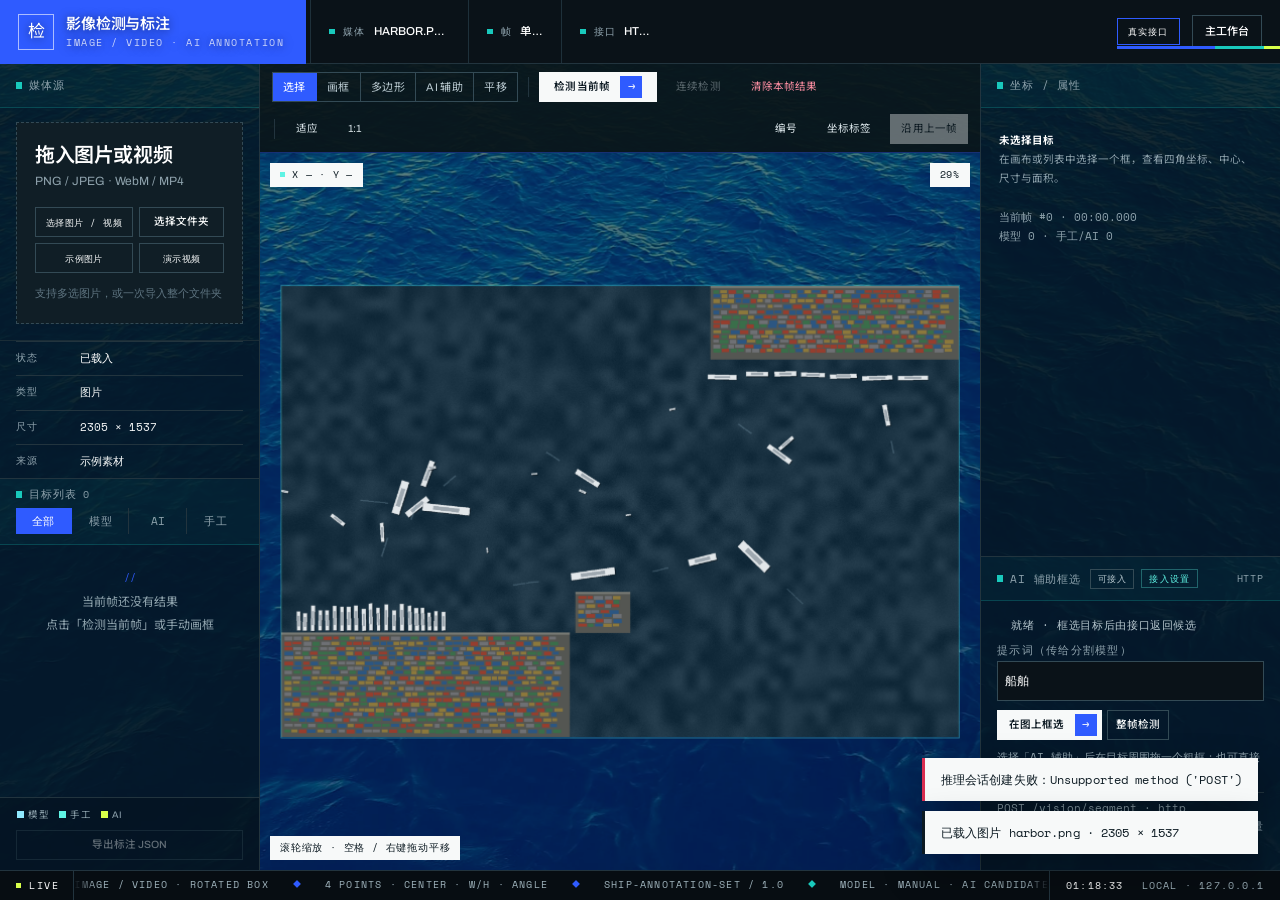
==== commit ca8a11d0: "feat(detect): add configurable AI assist endpoint" ====
--- a/frontend/detect.html
+++ b/frontend/detect.html
@@ -1,4 +1,4 @@
-<!DOCTYPE html>
+﻿<!DOCTYPE html>
 <html lang="zh-CN">
 <head>
 <meta charset="utf-8">
@@ -10,7 +10,7 @@
 <link rel="preconnect" href="https://fonts.gstatic.com" crossorigin>
 <link href="https://fonts.googleapis.com/css2?family=Archivo:wght@400;500;600;700&family=Noto+Sans+SC:wght@400;500;700&family=Space+Mono:wght@400;700&display=swap" rel="stylesheet">
 <link rel="stylesheet" href="styles.css?v=54">
-<link rel="stylesheet" href="detect.css?v=74">
+<link rel="stylesheet" href="detect.css?v=75">
 </head>
 <body>
 
@@ -215,7 +215,8 @@
       <section class="dt-sec dt-ai-sec sec-ai">
         <div class="dt-sec-h">
           <span>AI 辅助框选</span>
-          <span class="tag ai">可接入</span>
+          <span class="tag ai" id="dt-ai-tag">可接入</span>
+          <button class="dt-ai-set" id="dt-ai-config" type="button">接入设置</button>
           <div class="spacer"></div>
           <span class="mono dim" id="dt-ai-mode">mock</span>
         </div>
@@ -242,13 +243,87 @@
   </footer>
 </div>
 
+<dialog class="ai-config" id="dt-ai-config-dialog" aria-labelledby="ai-config-title">
+  <form id="dt-ai-config-form">
+    <header class="ai-config-h">
+      <div>
+        <p class="mono ai-config-kicker">// AI ASSIST</p>
+        <h2 id="ai-config-title">接入 AI 辅助</h2>
+      </div>
+      <button class="ai-config-x" id="ai-config-close" type="button" aria-label="关闭">×</button>
+    </header>
+    <p class="ai-config-lede">
+      填写一个实现 SegmentResponse 的 HTTP 接口；留空则回退到内置 mock / 后端。
+      保存后，本页「AI 辅助」的框选 / 点选请求直接使用该接口；整帧检测仍走检测后端。
+    </p>
+
+    <label class="ai-field">
+      <span>接口地址</span>
+      <input id="ai-endpoint" type="url" placeholder="https://your-ai.example.com/vision/segment" autocomplete="off" spellcheck="false">
+    </label>
+    <div class="ai-config-row">
+      <label class="ai-field">
+        <span>API Key</span>
+        <input id="ai-key" type="password" placeholder="Bearer token（可选）" autocomplete="off">
+      </label>
+      <label class="ai-field">
+        <span>模型名</span>
+        <input id="ai-model" type="text" placeholder="sam2.1-hiera-large" autocomplete="off" spellcheck="false">
+      </label>
+    </div>
+    <label class="ai-field ai-field-short">
+      <span>超时 / ms</span>
+      <input id="ai-timeout" type="number" min="1000" step="1000" value="30000" inputmode="numeric">
+    </label>
+
+    <details class="ai-contract">
+      <summary>请求 / 响应契约</summary>
+      <pre>POST &lt;接口地址&gt;
+Authorization: Bearer &lt;API Key&gt;
+Content-Type: application/json
+
+{
+  "model": "sam2.1-hiera-large",
+  "prompt": "ship",
+  "mode": "roi" | "point",
+  "image": { "data_url": "data:image/jpeg;base64,...",
+             "width": 2305, "height": 1537 },
+  "roi": [x0, y0, x1, y1] | null,
+  "point": [x, y] | null
+}
+
+→ 200
+{
+  "request_id": "req_...",
+  "model": { "name": "sam2.1-hiera-large" },
+  "candidates": [
+    { "polygon": [[x,y], ...], "quality": 0.82, "label": "ship" }
+  ]
+}</pre>
+      <a href="api/AI_ASSIST_API.md" target="_blank" rel="noopener">完整接口说明 →</a>
+    </details>
+
+    <p class="ai-config-note">
+      Key 只保存在本机 localStorage；生产环境建议由服务端代理，避免在浏览器暴露密钥。
+      跨域接口需允许本站 Origin，并返回 <b>Content-Type: application/json</b>。
+    </p>
+
+    <footer class="ai-config-actions">
+      <button class="ai-btn danger" id="ai-config-clear" type="button">清除接入</button>
+      <div class="spacer"></div>
+      <button class="ai-btn" id="ai-config-cancel" type="button">取消</button>
+      <button class="ai-btn primary" id="ai-config-save" type="button">保存并使用</button>
+    </footer>
+  </form>
+</dialog>
+
 <div class="toast-host" id="dt-toasts"></div>
 
 <script src="detect-config.js?v=2"></script>
 <script src="api/geom.js"></script>
 <script src="api/detect-mock.js?v=1"></script>
 <script src="api/detect-api.js?v=1"></script>
-<script src="detect.js?v=24"></script>
+<script src="detect.js?v=27"></script>
 <script src="motion.js?v=4"></script>
 </body>
 </html>
--- a/frontend/styles.css
+++ b/frontend/styles.css
@@ -1751,3 +1751,36 @@
   animation: pulse 1.8s var(--ease) infinite;
 }
 .overlay-hint { border-left: 2px solid var(--signal); }
+
+/* ---------- 项目库列表（影像 / 任务）：服务端真实数据，点击进入 ---------- */
+.lib { display: flex; flex-direction: column; gap: 3px; }
+.lib-row {
+  display: flex; align-items: center; gap: 10px;
+  padding: 7px 9px; border-radius: 7px;
+  border: 1px solid transparent; cursor: pointer;
+  transition: background .15s ease, border-color .15s ease;
+}
+.lib-row:hover { background: rgba(74, 158, 255, .10); border-color: rgba(74, 158, 255, .35); }
+.lib-row:focus-visible { outline: 2px solid var(--accent-2); outline-offset: 1px; }
+.lib-name {
+  flex: 1; min-width: 0; overflow: hidden; text-overflow: ellipsis; white-space: nowrap;
+  color: var(--tx);
+}
+.lib-row .dim { font-size: 11.5px; white-space: nowrap; }
+/* Human annotation workflow */
+#rail [hidden], .wb [hidden] { display: none !important; }
+#annotation-content { max-width: 1440px; margin-inline: auto; }
+.annotation-row { display: flex; align-items: center; justify-content: space-between; flex-wrap: wrap; gap: 12px; border-top: 1px solid var(--line, #344752); padding: 14px 0; }
+.annotation-row p { margin: 5px 0 0; color: var(--tx-2); }
+.annotation-actions, .annotation-toolbar { display: flex; align-items: center; gap: 8px; flex-wrap: wrap; }
+.annotation-toolbar:not(:empty) { padding: 10px 12px; border-bottom: 1px solid var(--line, #344752); }
+.annotation-toolbar > strong { margin-right: auto; overflow-wrap: anywhere; }
+.annotation-dialog { max-width: min(92vw, 510px); width: 100%; padding: 20px; color: #0c1a22; background: var(--paper); border: 1px solid #c9d4d9; border-top: 3px solid var(--accent); border-radius: 0; }
+.annotation-dialog::backdrop { background: #0009; }
+.annotation-dialog textarea, .annotation-dialog select { display: block; width: 100%; margin: 8px 0; }
+.annotation-dialog textarea, .annotation-dialog select { background-color: #fff; color: #0c1a22; border-color: #b3c2c9; }
+.annotation-error { color: #b01537; }
+.annotation-geometry { display: grid; grid-template-columns: repeat(2, minmax(0,1fr)); gap: 6px; margin: 12px 0; }
+.annotation-geometry input { width: 100%; min-width: 0; }
+.annotation-back { margin: 12px; }
+.annotation-back[hidden] { display: none; }
--- a/frontend/detect.css
+++ b/frontend/detect.css
@@ -1756,3 +1756,185 @@
   box-shadow: inset 3px 0 0 var(--teal-bright);
 }
 .dt-batch-item.on { background: #123a4c; border-color: var(--teal); box-shadow: inset 3px 0 0 var(--teal-bright); }
+
+/* ============================================================================
+   AI ASSIST CONFIG — 使用者填写的自定义 AI 接口
+   ========================================================================== */
+
+.dt-ai-set {
+  border: 1px solid rgba(95, 243, 228, .32);
+  background: transparent;
+  color: var(--teal-bright);
+  font: 400 9px/1 var(--mono);
+  letter-spacing: .12em;
+  text-transform: uppercase;
+  padding: 4px 7px;
+  cursor: pointer;
+  transition: background var(--t), color var(--t), border-color var(--t);
+}
+.dt-ai-set:hover {
+  background: var(--signal);
+  border-color: var(--signal);
+  color: #fff;
+}
+
+.ai-config {
+  width: min(620px, calc(100vw - 32px));
+  max-height: calc(100vh - 40px);
+  margin: auto;
+  padding: 0;
+  border: 0;
+  background: transparent;
+  color: var(--tx);
+}
+.ai-config::backdrop {
+  background: rgba(2, 10, 15, .78);
+}
+.ai-config form {
+  max-height: calc(100vh - 40px);
+  overflow: auto;
+  padding: clamp(20px, 3vw, 30px);
+  background: #0b1d27;
+  border: 1px solid var(--line-2);
+  border-top: 3px solid var(--signal);
+}
+.ai-config-h {
+  display: flex;
+  align-items: flex-start;
+  justify-content: space-between;
+  gap: 20px;
+  margin-bottom: 12px;
+}
+.ai-config-kicker {
+  margin: 0 0 8px;
+  color: var(--teal-bright);
+  font: 400 10px/1 var(--mono);
+  letter-spacing: .14em;
+}
+.ai-config h2 {
+  margin: 0;
+  color: #fff;
+  font: 600 clamp(24px, 3vw, 32px)/1.1 var(--sans);
+  letter-spacing: -.03em;
+}
+.ai-config-x {
+  width: 30px;
+  height: 30px;
+  flex: 0 0 30px;
+  border: 1px solid var(--line-2);
+  background: transparent;
+  color: var(--tx-2);
+  font: 300 22px/1 var(--sans);
+  cursor: pointer;
+}
+.ai-config-x:hover { border-color: var(--signal); color: #fff; }
+.ai-config-lede {
+  margin: 0 0 20px;
+  color: var(--tx-2);
+  font-size: 12.5px;
+  line-height: 1.7;
+}
+.ai-field {
+  display: flex;
+  flex-direction: column;
+  gap: 7px;
+  margin-bottom: 14px;
+}
+.ai-field span {
+  color: var(--teal-bright);
+  font: 400 10px/1 var(--mono);
+  letter-spacing: .12em;
+  text-transform: uppercase;
+}
+.ai-field input {
+  width: 100%;
+  padding: 10px 11px;
+  border: 1px solid var(--line-2);
+  background: #061119;
+  color: #fff;
+  font: 400 12px/1.35 var(--mono);
+  outline: none;
+}
+.ai-field input::placeholder { color: #5e7480; }
+.ai-field input:focus {
+  border-color: var(--signal);
+  box-shadow: inset 0 0 0 1px var(--signal);
+}
+.ai-field-short { max-width: 180px; }
+.ai-config-row {
+  display: grid;
+  grid-template-columns: 1.35fr 1fr;
+  gap: 14px;
+}
+.ai-contract {
+  margin: 4px 0 16px;
+  border: 1px solid var(--line);
+  background: rgba(4, 16, 23, .55);
+}
+.ai-contract summary {
+  padding: 9px 11px;
+  color: var(--tx-2);
+  font: 400 10px/1 var(--mono);
+  letter-spacing: .1em;
+  text-transform: uppercase;
+  cursor: pointer;
+}
+.ai-contract pre {
+  max-height: 220px;
+  overflow: auto;
+  margin: 0;
+  padding: 0 12px 10px;
+  color: #b7c7ce;
+  font: 400 10.5px/1.65 var(--mono);
+  white-space: pre-wrap;
+}
+.ai-contract a {
+  display: inline-block;
+  margin: 0 12px 12px;
+  color: var(--teal-bright);
+  font: 400 10px/1.4 var(--mono);
+  text-decoration: none;
+  border-bottom: 1px solid rgba(95, 243, 228, .4);
+}
+.ai-contract a:hover { color: #fff; border-color: #fff; }
+.ai-config-note {
+  margin: 0 0 18px;
+  color: var(--tx-3);
+  font: 400 10.5px/1.65 var(--mono);
+}
+.ai-config-note b { color: var(--tx-2); font-weight: 400; }
+.ai-config-actions {
+  display: flex;
+  align-items: center;
+  gap: 8px;
+  padding-top: 14px;
+  border-top: 1px solid var(--line);
+}
+.ai-btn {
+  padding: 9px 14px;
+  border: 1px solid var(--line-2);
+  background: transparent;
+  color: var(--tx);
+  font: 500 12px/1 var(--sans);
+  cursor: pointer;
+}
+.ai-btn:hover { border-color: var(--teal); color: #fff; }
+.ai-btn.primary {
+  border-color: var(--signal);
+  background: var(--signal);
+  color: #fff;
+}
+.ai-btn.primary:hover { background: var(--signal-deep); }
+.ai-btn.danger {
+  border-color: rgba(217, 45, 80, .5);
+  color: var(--danger-text);
+}
+.ai-btn.danger:hover { background: var(--danger); border-color: var(--danger); color: #fff; }
+
+@media (max-width: 560px) {
+  .ai-config-row { grid-template-columns: 1fr; gap: 0; }
+  .ai-field-short { max-width: none; }
+  .ai-config form { padding: 18px; }
+  .ai-config-actions { flex-wrap: wrap; }
+  .ai-config-actions .spacer { display: none; }
+}
